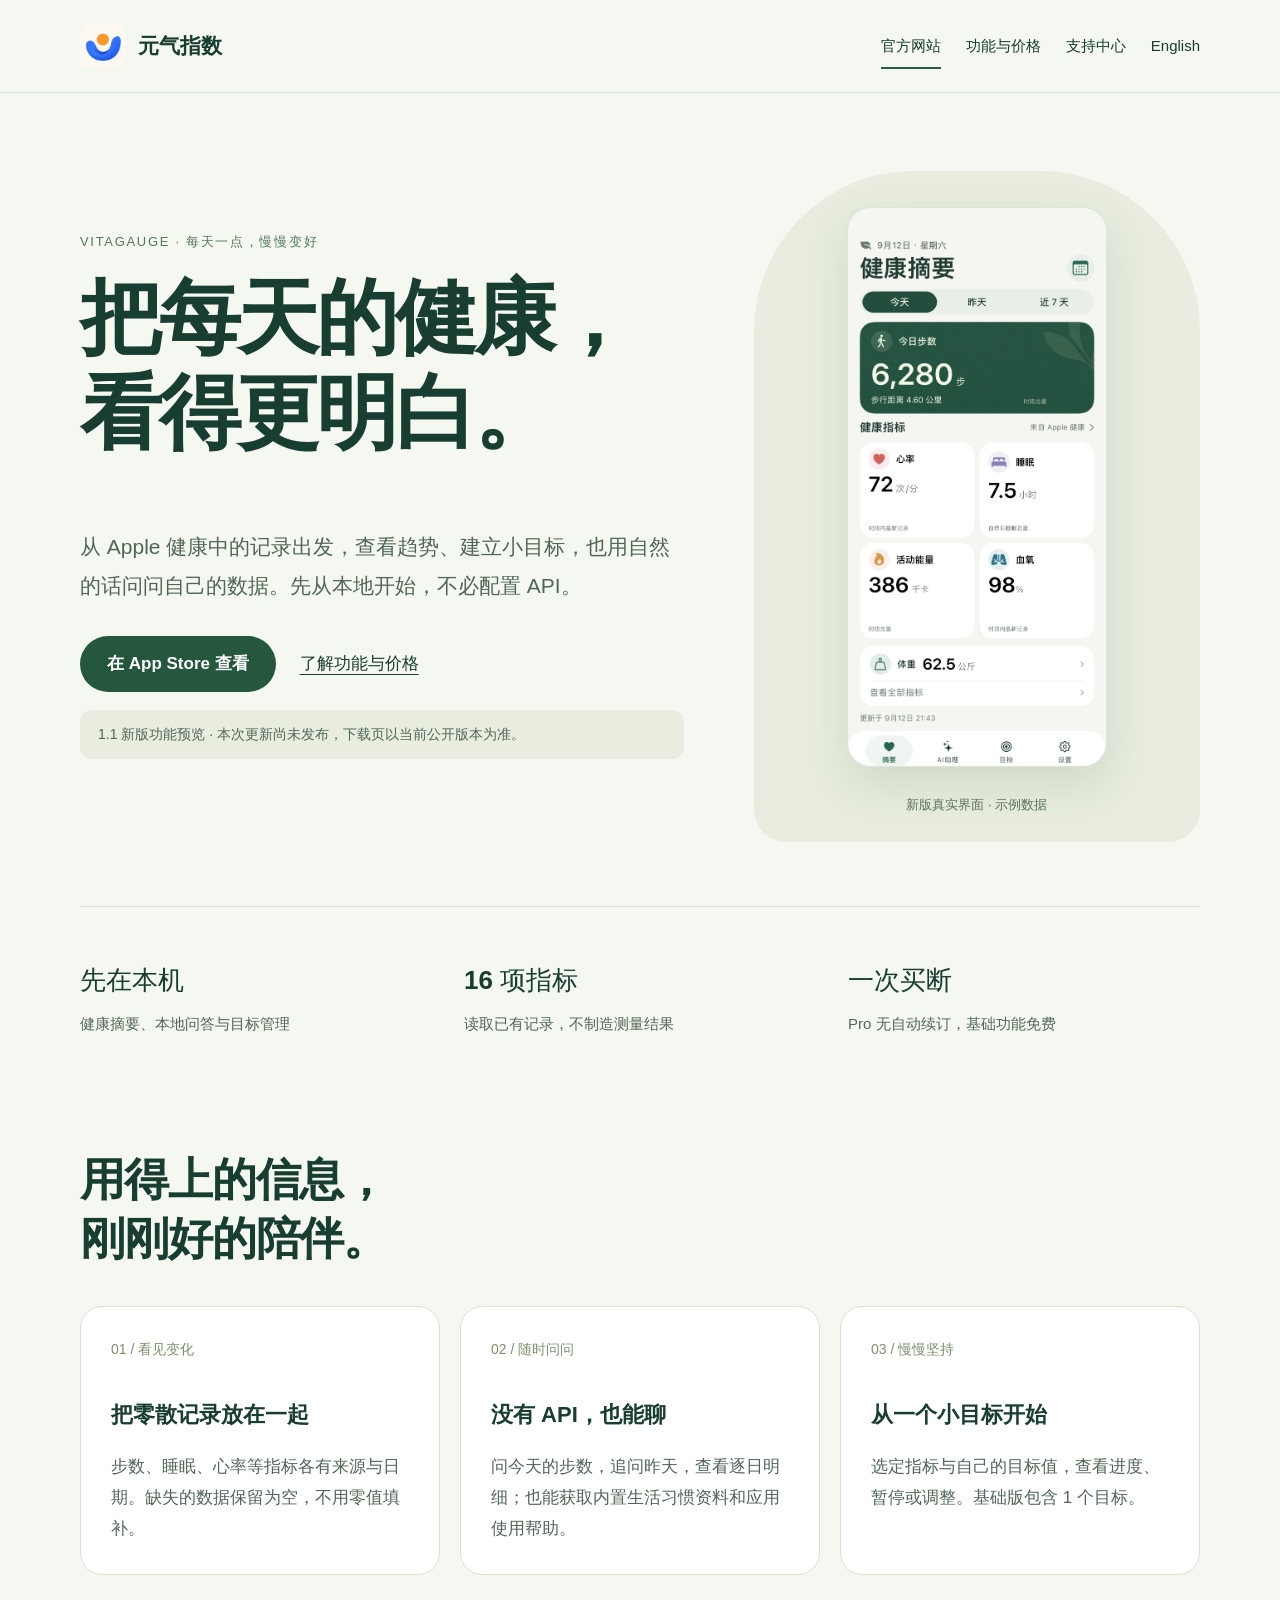
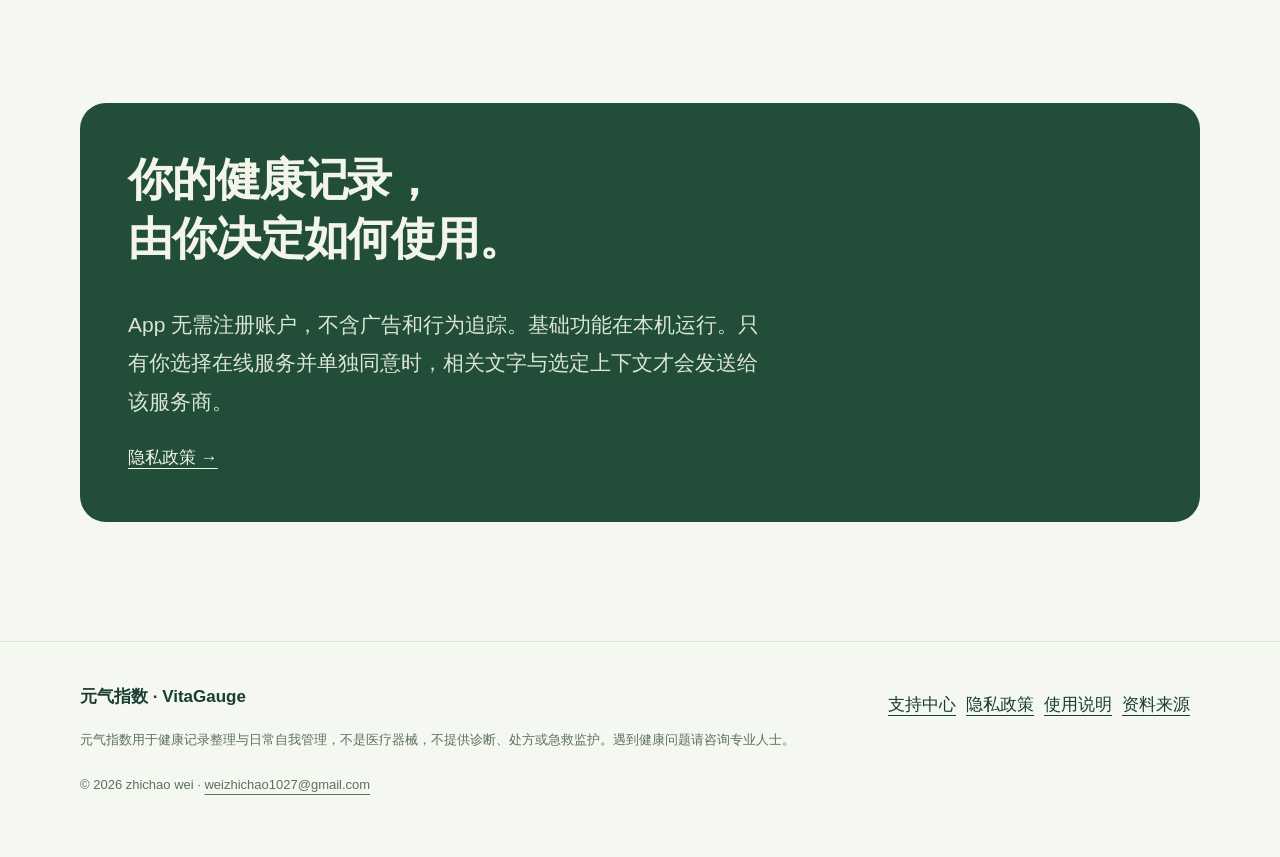
==== app/index.html @ 6ce5692a "Add VitaGauge official, feature and support sites for 1.1 preview" ====
<!doctype html><html lang="zh-Hans"><head><meta charset="utf-8"><meta name="viewport" content="width=device-width,initial-scale=1"><meta name="referrer" content="no-referrer"><meta name="description" content="从 Apple 健康中的记录出发，查看趋势、建立小目标，也用自然的话问问自己的数据。先从本地开始，不必配置 API。"><title>官方网站 · 元气指数</title><link rel="canonical" href="https://weizhichao1027-collab.github.io/vitagauge-privacy/app/"><link rel="alternate" hreflang="zh-Hans" href="https://weizhichao1027-collab.github.io/vitagauge-privacy/app/"><link rel="alternate" hreflang="en" href="https://weizhichao1027-collab.github.io/vitagauge-privacy/en/app/"><meta property="og:title" content="官方网站 · 元气指数"><meta property="og:description" content="从 Apple 健康中的记录出发，查看趋势、建立小目标，也用自然的话问问自己的数据。先从本地开始，不必配置 API。"><meta property="og:image" content="https://weizhichao1027-collab.github.io/vitagauge-privacy/assets/icon.png"><meta property="og:url" content="https://weizhichao1027-collab.github.io/vitagauge-privacy/app/"><meta property="og:type" content="website"><link rel="icon" href="../assets/icon.png"><link rel="stylesheet" href="../site.css"></head><body><a class="skip" href="#main">跳至正文</a><header class="site-header"><div class="wrap nav"><a class="brand" href="../app/"><img src="../assets/icon.png" width="46" height="46" alt="">元气指数</a><nav aria-label="主导航"><a href="../app/" aria-current="page">官方网站</a><a href="../features/">功能与价格</a><a href="../support/">支持中心</a><a href="../en/app/" lang="en">English</a></nav></div></header><main id="main"><section class="hero"><div><p class="eyebrow">VITAGAUGE · 每天一点，慢慢变好</p><h1>把每天的健康，<br>看得更明白。</h1><p class="lead">从 Apple 健康中的记录出发，查看趋势、建立小目标，也用自然的话问问自己的数据。先从本地开始，不必配置 API。</p><div class="actions"><a class="button" href="https://apps.apple.com/app/id6762522305">在 App Store 查看</a><a href="../features/">了解功能与价格</a></div><p class="release-note">1.1 新版功能预览 · 本次更新尚未发布，下载页以当前公开版本为准。</p></div><div class="hero-art"><figure><img class="screen" src="../assets/zh-Hans-summary.png" width="1242" height="2688" alt="显示示例记录的健康摘要界面"><figcaption>新版真实界面 · 示例数据</figcaption></figure></div></section><div class="divider proof"><div><strong>先在本机</strong><p>健康摘要、本地问答与目标管理</p></div><div><strong>16 项指标</strong><p>读取已有记录，不制造测量结果</p></div><div><strong>一次买断</strong><p>Pro 无自动续订，基础功能免费</p></div></div><section class="section"><div class="section-heading"><h2>用得上的信息，<br>刚刚好的陪伴。</h2></div><div class="grid"><div class="card"><div class="num">01 / 看见变化</div><h3>把零散记录放在一起</h3><p>步数、睡眠、心率等指标各有来源与日期。缺失的数据保留为空，不用零值填补。</p></div><div class="card"><div class="num">02 / 随时问问</div><h3>没有 API，也能聊</h3><p>问今天的步数，追问昨天，查看逐日明细；也能获取内置生活习惯资料和应用使用帮助。</p></div><div class="card"><div class="num">03 / 慢慢坚持</div><h3>从一个小目标开始</h3><p>选定指标与自己的目标值，查看进度、暂停或调整。基础版包含 1 个目标。</p></div></div></section><section class="section"><div class="banner"><h2>你的健康记录，<br>由你决定如何使用。</h2><p class="lead">App 无需注册账户，不含广告和行为追踪。基础功能在本机运行。只有你选择在线服务并单独同意时，相关文字与选定上下文才会发送给该服务商。</p><a href="../">隐私政策 →</a></div></section></main><footer class="footer"><div class="wrap"><div class="footer-row"><strong>元气指数 · VitaGauge</strong><div><a href="../support/">支持中心</a><a href="../">隐私政策</a><a href="../terms/">使用说明</a><a href="../sources/">资料来源</a></div></div><p class="note">元气指数用于健康记录整理与日常自我管理，不是医疗器械，不提供诊断、处方或急救监护。遇到健康问题请咨询专业人士。</p><p class="note">© 2026 zhichao wei · <a href="mailto:weizhichao1027@gmail.com">weizhichao1027@gmail.com</a></p></div></footer></body></html>
---- site.css ----
*{box-sizing:border-box}html{scroll-behavior:smooth;scroll-padding-top:100px}body{margin:0;background:#f5f7f1;color:#183d31;font:17px/1.8 -apple-system,BlinkMacSystemFont,"Segoe UI",sans-serif}a{color:inherit;text-underline-offset:5px;overflow-wrap:anywhere}a:hover{color:#417757}a:focus-visible,summary:focus-visible{outline:3px solid #a86d25;outline-offset:5px}img{max-width:100%;height:auto}h1,h2,h3,p{margin-top:0}h1{font-size:clamp(42px,6.5vw,82px);line-height:1.15;letter-spacing:-.04em;font-weight:650}h2{font-size:clamp(28px,4vw,45px);line-height:1.3;letter-spacing:-.025em}h3{font-size:22px;line-height:1.4}p{color:#506757}main,.wrap{width:min(1120px,calc(100% - 48px));margin:auto}.site-header{border-bottom:1px solid #dce4d7;background:#f5f7f1}.nav{display:flex;align-items:center;justify-content:space-between;gap:24px;min-height:92px;flex-wrap:wrap;padding:15px 0}.brand{display:flex;align-items:center;gap:12px;text-decoration:none;font-size:21px;font-weight:650}.brand img{width:46px;height:46px;border-radius:12px}nav{display:flex;align-items:center;gap:25px;flex-wrap:wrap;font-size:15px}nav a{text-decoration:none;padding:8px 0;min-height:44px}nav [aria-current=page]{border-bottom:2px solid #295e45}.eyebrow{font-size:13px;letter-spacing:.13em;text-transform:uppercase;color:#557860;margin-bottom:18px}.hero{display:grid;grid-template-columns:1.15fr .85fr;gap:70px;align-items:center;padding:78px 0 64px}.lead{font-size:21px;max-width:650px;line-height:1.85}.actions{display:flex;align-items:center;gap:24px;flex-wrap:wrap;margin:30px 0 18px}.button{background:#24573e;color:#fff;border-radius:100px;padding:13px 27px;text-decoration:none;display:inline-flex;min-height:50px;font-weight:600}.button:hover{background:#173e2b;color:white}.button.secondary{background:transparent;color:#24573e;border:1px solid #9bab97}.note,figcaption{font-size:13px;color:#5b715e}.hero-art{background:#e8eddf;border-radius:160px 160px 32px 32px;padding:36px 50px 26px;position:relative;text-align:center}.hero-art .screen{width:260px;border-radius:24px;box-shadow:0 18px 45px #244b2e20;border:1px solid #dde4d8}.hero-art figure{margin:0}.hero-art figcaption{margin-top:15px}.divider{border-top:1px solid #d7e0d1;padding:50px 0}.proof{display:grid;grid-template-columns:repeat(3,1fr);gap:32px}.proof strong{font-size:26px;font-weight:550;display:block}.proof p{margin:6px 0 0;font-size:15px}.section{padding:64px 0}.section-heading{max-width:680px;margin-bottom:32px}.grid{display:grid;grid-template-columns:repeat(3,1fr);gap:20px}.card{padding:30px;border:1px solid #d9e3d3;background:#fff;border-radius:22px}.card .num{color:#7b926d;font-size:14px;margin-bottom:38px}.card p:last-child{margin-bottom:0}.banner{padding:48px;background:#214d39;color:#f2f5e8;border-radius:26px}.banner p{color:#dbe6d3}.banner h2{max-width:720px}.two{display:grid;grid-template-columns:1fr 1fr;gap:26px}.list{padding-left:22px;color:#506757}.list li{padding:6px 0}.page-head{padding:65px 0 30px;max-width:850px}.page-head h1{font-size:clamp(40px,6vw,68px)}.article{max-width:860px}.article section{padding:26px 0;border-top:1px solid #d9e3d3}.article h2{font-size:27px}.article h3{font-size:21px}.table-wrap{overflow-x:auto}table{border-collapse:collapse;width:100%;background:#fff;border-radius:12px;text-align:left}th,td{padding:18px;border-bottom:1px solid #d9e3d3;min-width:110px}th{font-size:15px}details{border-bottom:1px solid #d6e0d0;padding:20px 0}summary{cursor:pointer;font-weight:600;padding:5px 0;min-height:44px}details p{margin:16px 0 0}.contact{background:#e8eddf;border-radius:22px;padding:30px}.gallery{display:grid;grid-template-columns:repeat(3,1fr);gap:30px;text-align:center}.gallery figure{margin:0}.gallery img{max-height:560px;width:auto;border-radius:18px;border:1px solid #d9e3d3}.gallery figcaption{margin-top:14px}.footer{border-top:1px solid #d9e3d3;padding:40px 0;margin-top:55px}.footer-row{display:flex;justify-content:space-between;gap:30px;flex-wrap:wrap}.footer a{display:inline-block;padding:8px 10px 8px 0}.footer .note{max-width:720px}.skip{position:absolute;top:-100px;left:12px;padding:12px;background:#fff;z-index:4}.skip:focus{top:8px}.release-note{font-size:14px;padding:12px 18px;background:#e8eddf;border-radius:12px;margin-bottom:24px}.step{font-size:14px;color:#557860}.price{font-size:42px;color:#183d31;margin:10px 0}.price small{font-size:15px}@media(max-width:800px){.hero{grid-template-columns:1fr;gap:30px;padding:45px 0}.hero-art{max-width:430px;width:100%;margin:auto}.grid{grid-template-columns:1fr}.two{grid-template-columns:1fr}.section{padding:40px 0}.proof{gap:18px}.proof strong{font-size:21px}.banner{padding:28px}.nav{gap:10px}nav{gap:20px}.gallery{grid-template-columns:1fr}.gallery img{max-height:620px}.hero-art .screen{width:250px}}@media(max-width:480px){main,.wrap{width:calc(100% - 36px)}.proof{grid-template-columns:1fr}.hero-art{padding:28px 35px}.lead{font-size:18px}.nav nav{gap:16px;font-size:14px}.brand{font-size:19px}.actions{gap:14px}.card{padding:24px}.table-wrap{margin:0 -4px}.footer{margin-top:30px}}@media(prefers-reduced-motion:reduce){html{scroll-behavior:auto}}
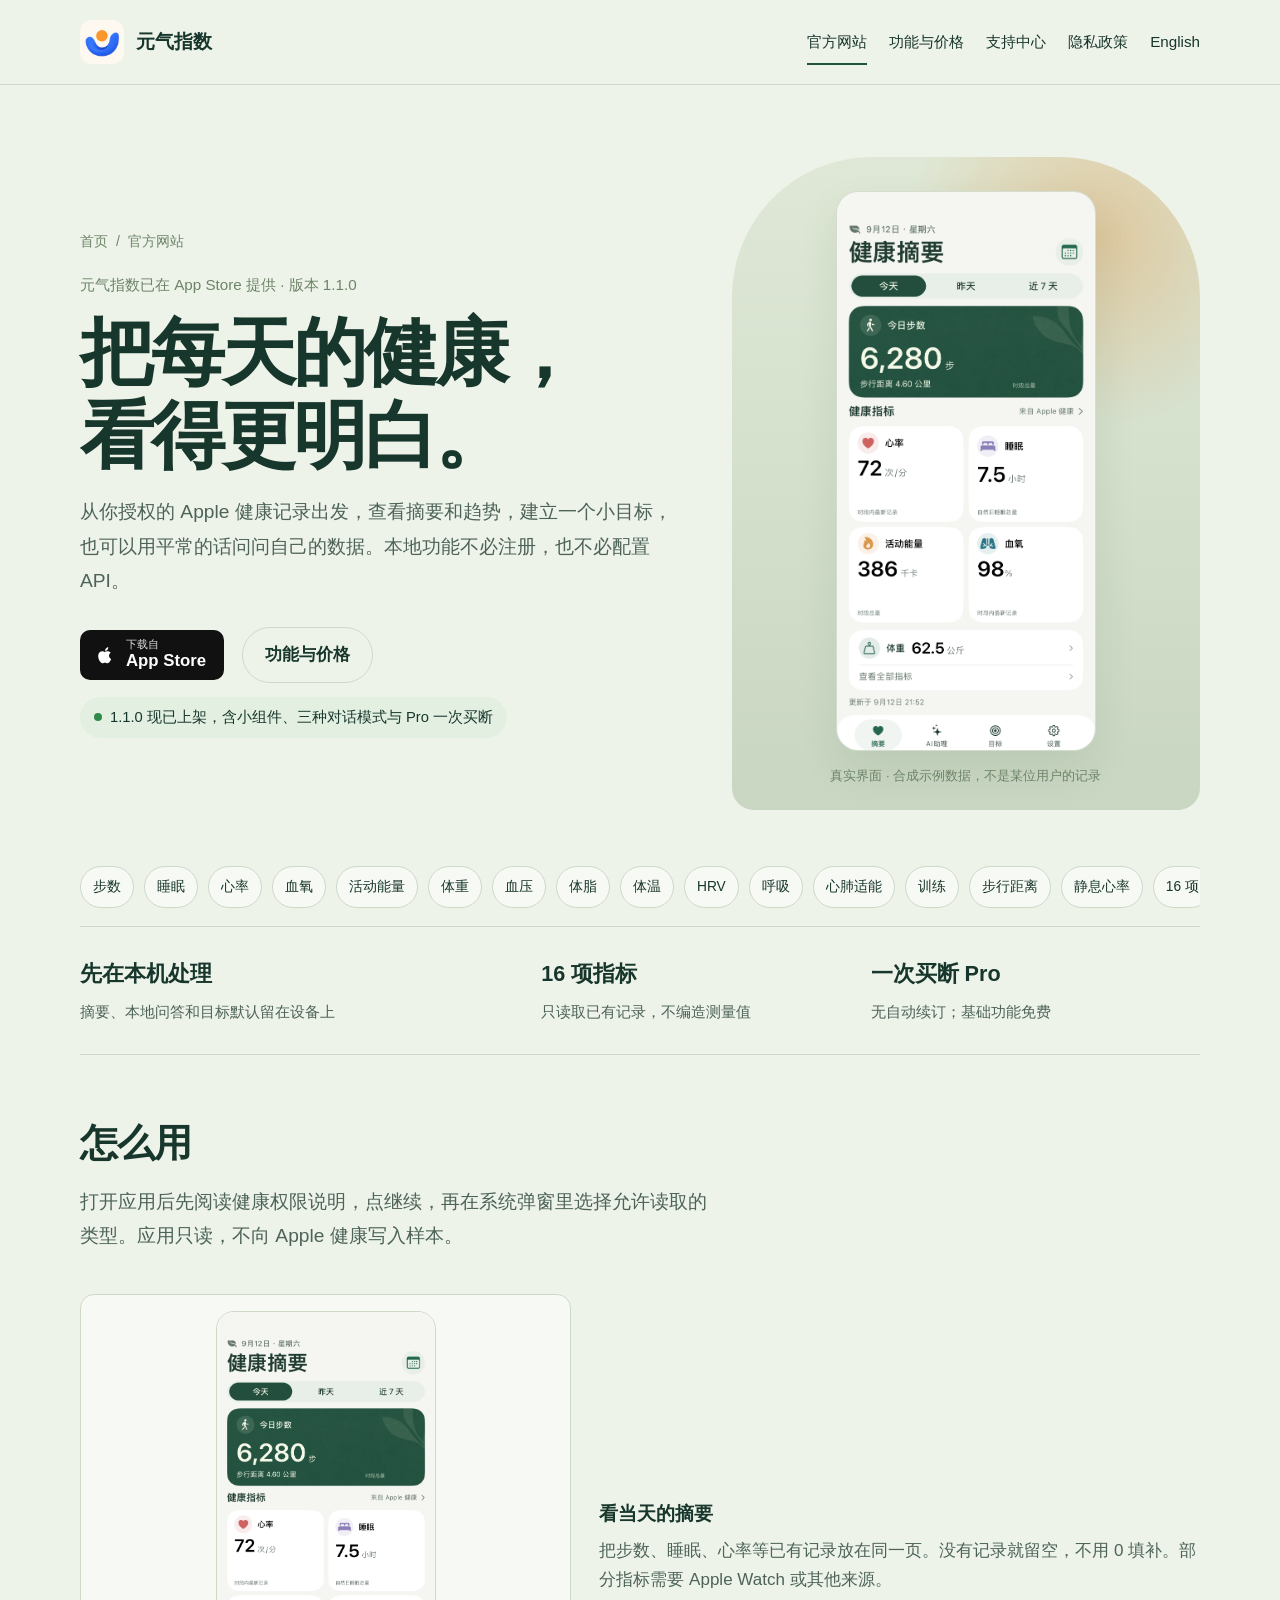
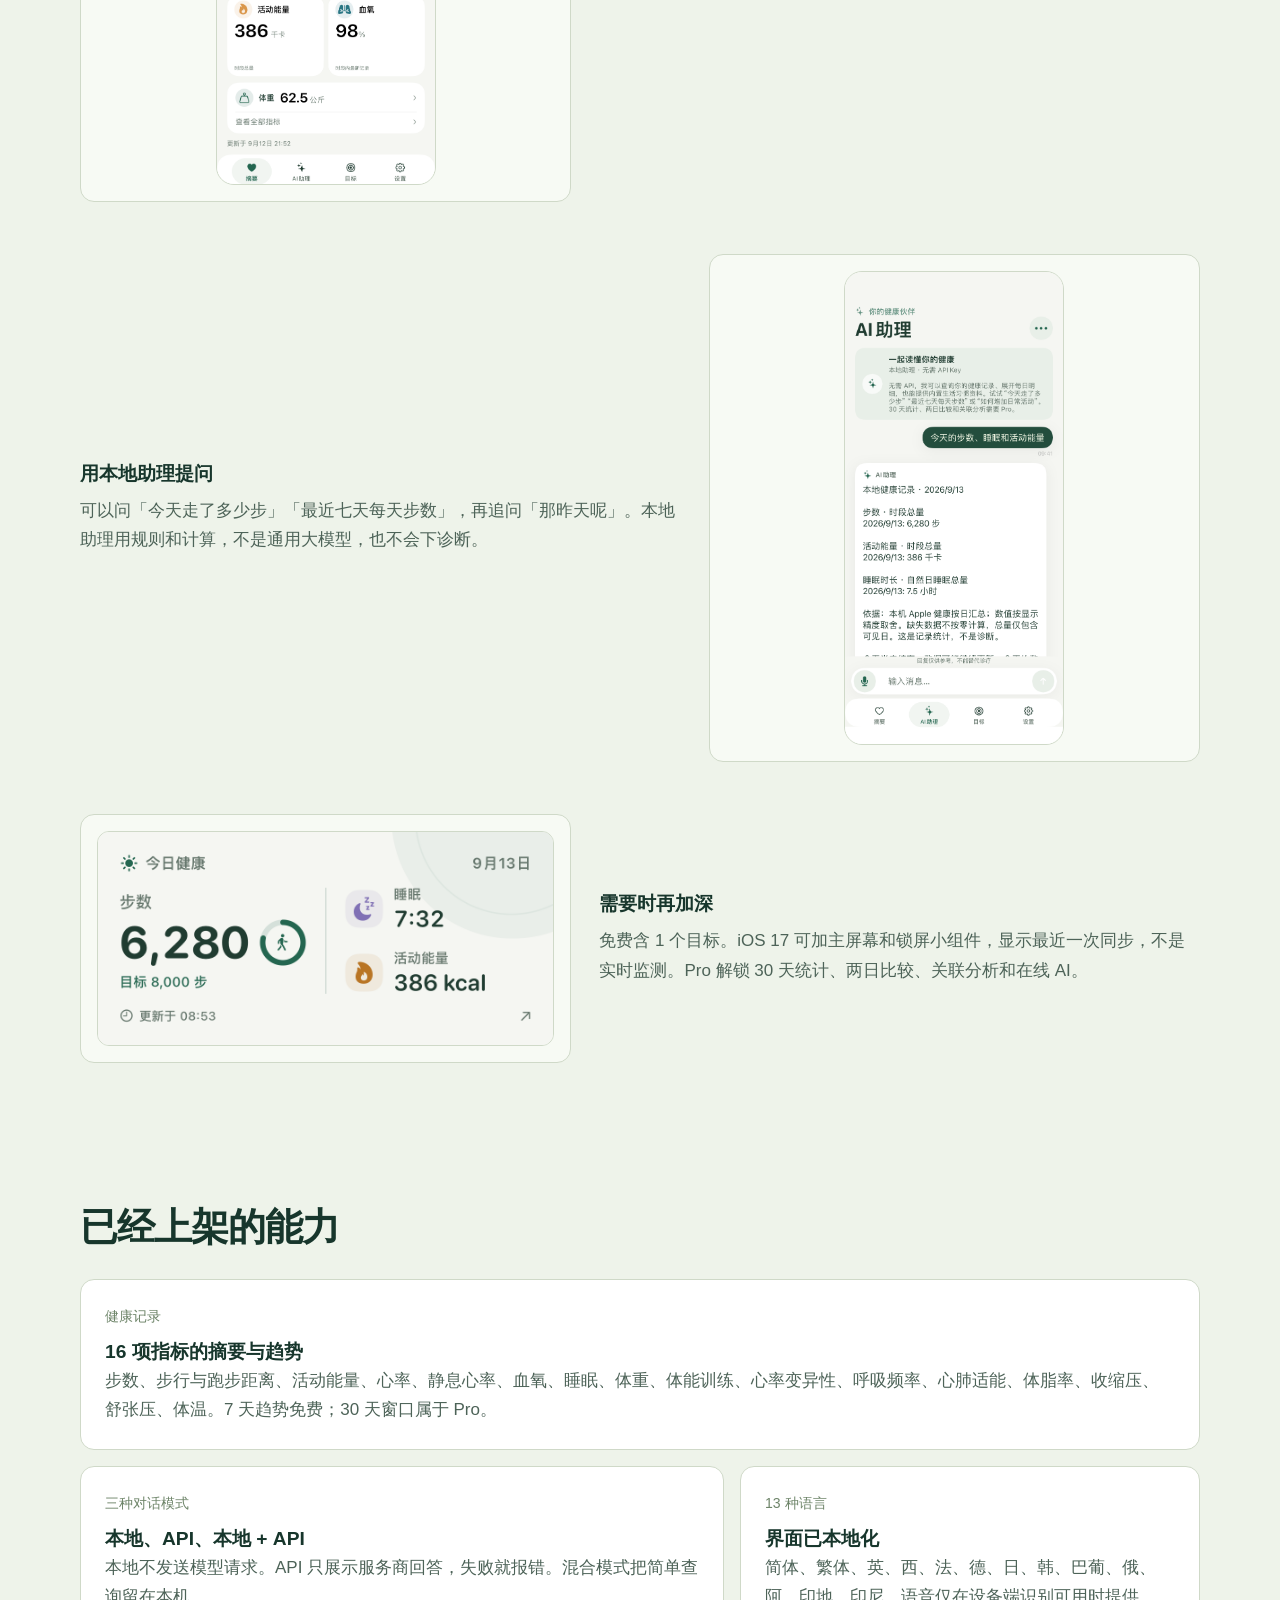
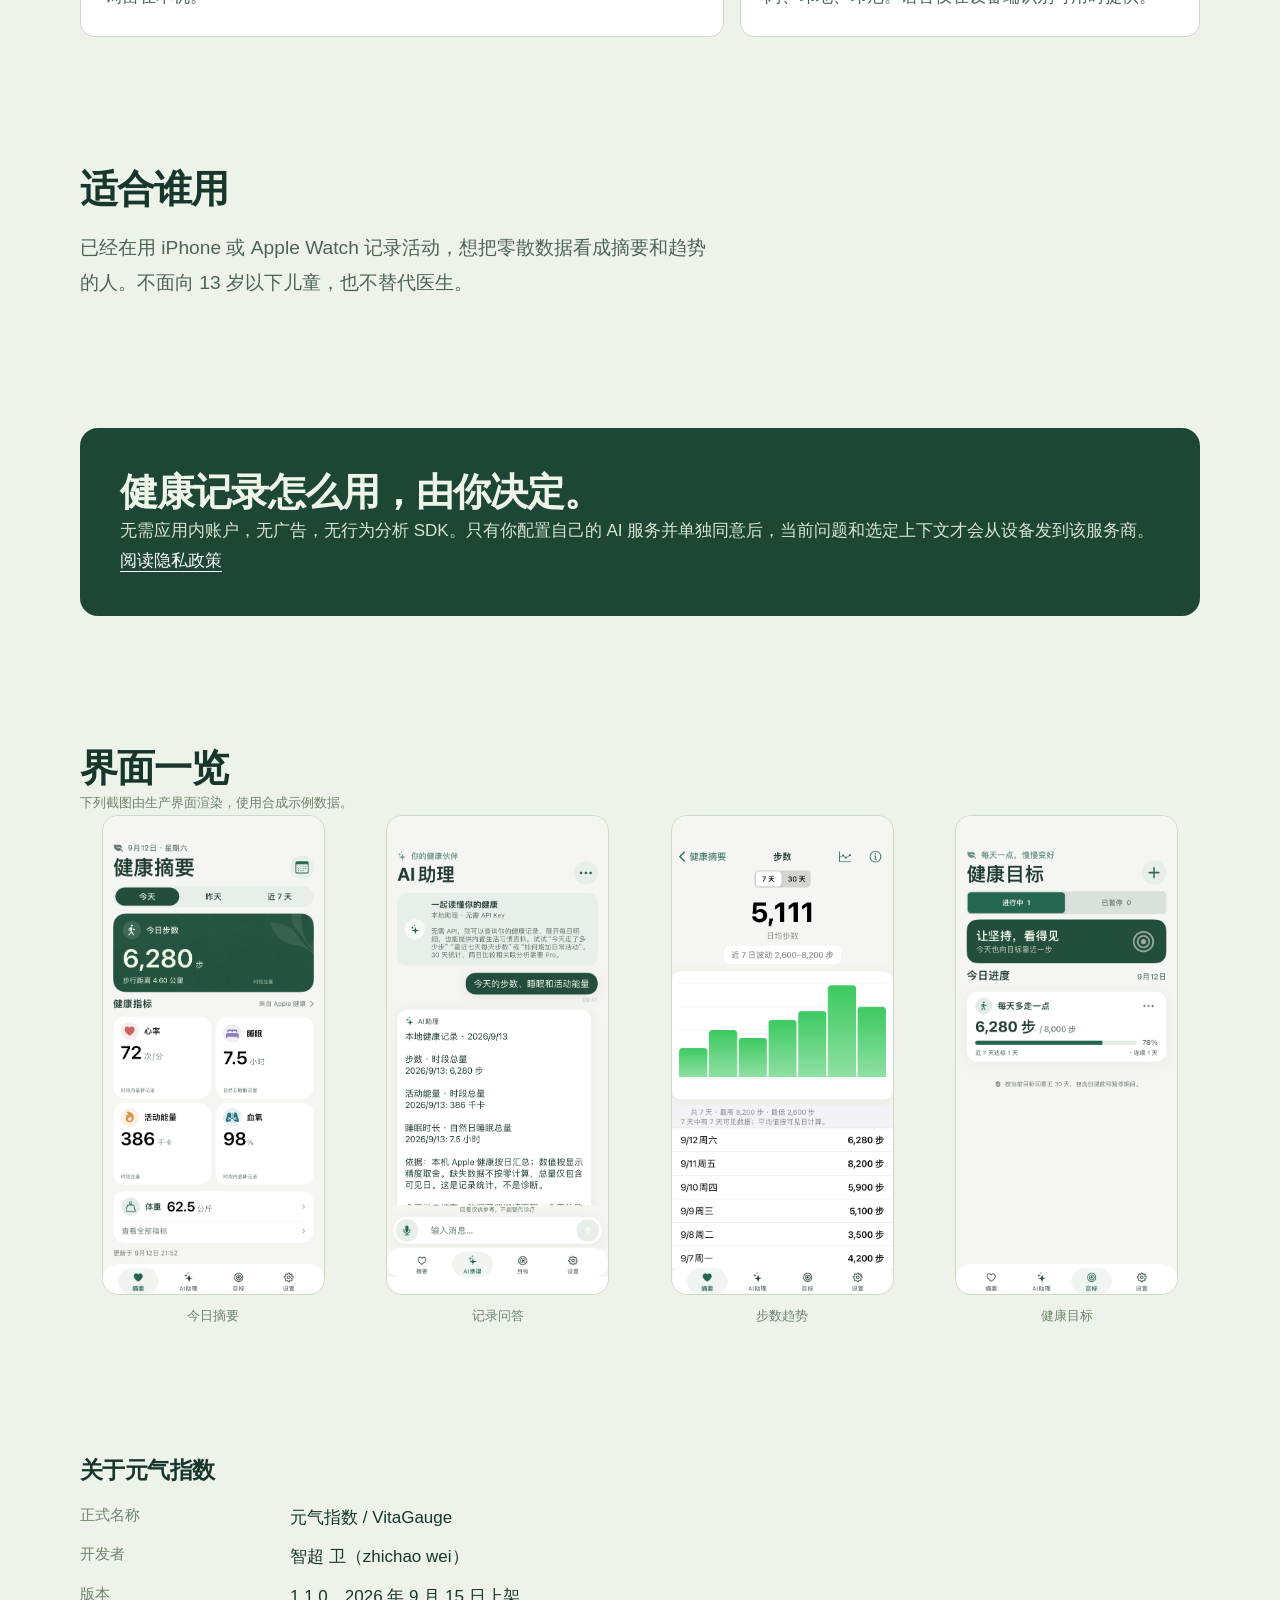
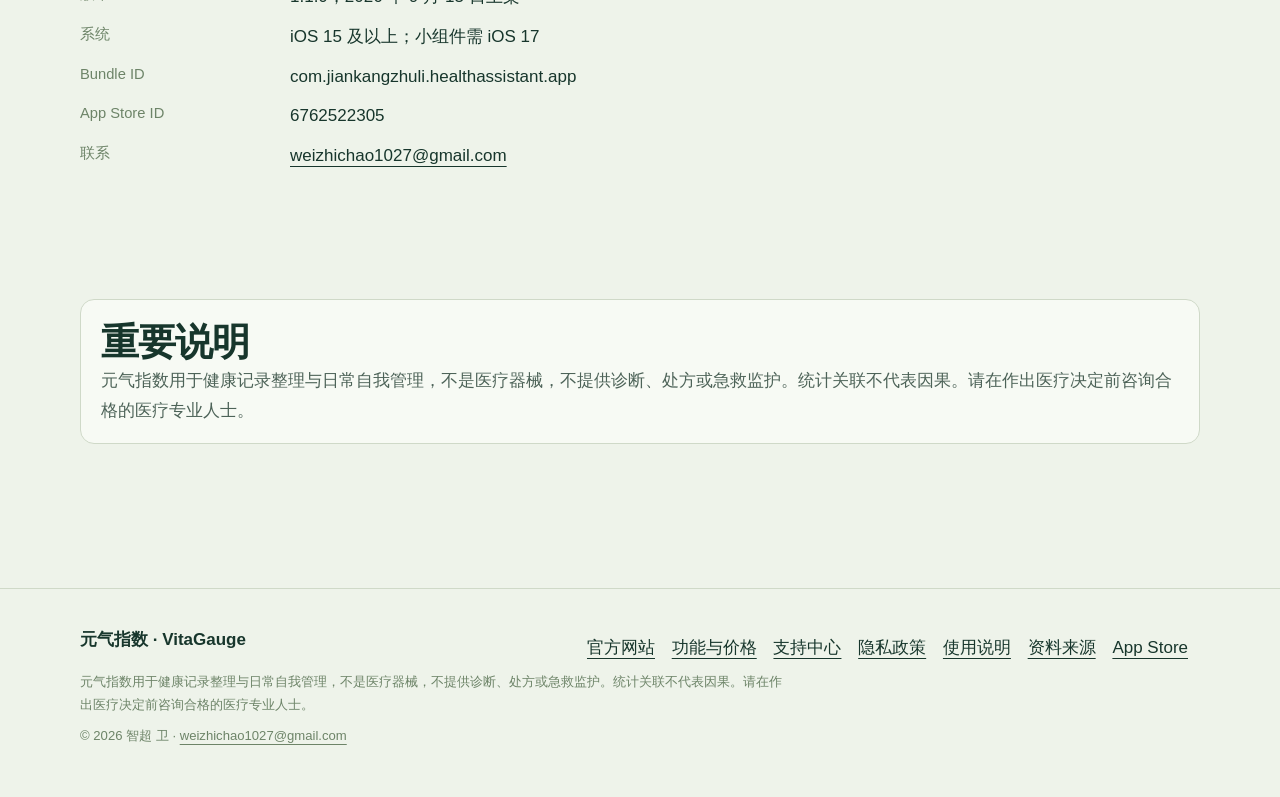
==== commit bc84e77b: "Publish live 1.1.0 App Store site copy and screenshots. Replace preview wording with current listing" ====
--- a/app/index.html
+++ b/app/index.html
@@ -1 +1,173 @@
-<!doctype html><html lang="zh-Hans"><head><meta charset="utf-8"><meta name="viewport" content="width=device-width,initial-scale=1"><meta name="referrer" content="no-referrer"><meta name="description" content="从 Apple 健康中的记录出发，查看趋势、建立小目标，也用自然的话问问自己的数据。先从本地开始，不必配置 API。"><title>官方网站 · 元气指数</title><link rel="canonical" href="https://weizhichao1027-collab.github.io/vitagauge-privacy/app/"><link rel="alternate" hreflang="zh-Hans" href="https://weizhichao1027-collab.github.io/vitagauge-privacy/app/"><link rel="alternate" hreflang="en" href="https://weizhichao1027-collab.github.io/vitagauge-privacy/en/app/"><meta property="og:title" content="官方网站 · 元气指数"><meta property="og:description" content="从 Apple 健康中的记录出发，查看趋势、建立小目标，也用自然的话问问自己的数据。先从本地开始，不必配置 API。"><meta property="og:image" content="https://weizhichao1027-collab.github.io/vitagauge-privacy/assets/icon.png"><meta property="og:url" content="https://weizhichao1027-collab.github.io/vitagauge-privacy/app/"><meta property="og:type" content="website"><link rel="icon" href="../assets/icon.png"><link rel="stylesheet" href="../site.css"></head><body><a class="skip" href="#main">跳至正文</a><header class="site-header"><div class="wrap nav"><a class="brand" href="../app/"><img src="../assets/icon.png" width="46" height="46" alt="">元气指数</a><nav aria-label="主导航"><a href="../app/" aria-current="page">官方网站</a><a href="../features/">功能与价格</a><a href="../support/">支持中心</a><a href="../en/app/" lang="en">English</a></nav></div></header><main id="main"><section class="hero"><div><p class="eyebrow">VITAGAUGE · 每天一点，慢慢变好</p><h1>把每天的健康，<br>看得更明白。</h1><p class="lead">从 Apple 健康中的记录出发，查看趋势、建立小目标，也用自然的话问问自己的数据。先从本地开始，不必配置 API。</p><div class="actions"><a class="button" href="https://apps.apple.com/app/id6762522305">在 App Store 查看</a><a href="../features/">了解功能与价格</a></div><p class="release-note">1.1 新版功能预览 · 本次更新尚未发布，下载页以当前公开版本为准。</p></div><div class="hero-art"><figure><img class="screen" src="../assets/zh-Hans-summary.png" width="1242" height="2688" alt="显示示例记录的健康摘要界面"><figcaption>新版真实界面 · 示例数据</figcaption></figure></div></section><div class="divider proof"><div><strong>先在本机</strong><p>健康摘要、本地问答与目标管理</p></div><div><strong>16 项指标</strong><p>读取已有记录，不制造测量结果</p></div><div><strong>一次买断</strong><p>Pro 无自动续订，基础功能免费</p></div></div><section class="section"><div class="section-heading"><h2>用得上的信息，<br>刚刚好的陪伴。</h2></div><div class="grid"><div class="card"><div class="num">01 / 看见变化</div><h3>把零散记录放在一起</h3><p>步数、睡眠、心率等指标各有来源与日期。缺失的数据保留为空，不用零值填补。</p></div><div class="card"><div class="num">02 / 随时问问</div><h3>没有 API，也能聊</h3><p>问今天的步数，追问昨天，查看逐日明细；也能获取内置生活习惯资料和应用使用帮助。</p></div><div class="card"><div class="num">03 / 慢慢坚持</div><h3>从一个小目标开始</h3><p>选定指标与自己的目标值，查看进度、暂停或调整。基础版包含 1 个目标。</p></div></div></section><section class="section"><div class="banner"><h2>你的健康记录，<br>由你决定如何使用。</h2><p class="lead">App 无需注册账户，不含广告和行为追踪。基础功能在本机运行。只有你选择在线服务并单独同意时，相关文字与选定上下文才会发送给该服务商。</p><a href="../">隐私政策 →</a></div></section></main><footer class="footer"><div class="wrap"><div class="footer-row"><strong>元气指数 · VitaGauge</strong><div><a href="../support/">支持中心</a><a href="../">隐私政策</a><a href="../terms/">使用说明</a><a href="../sources/">资料来源</a></div></div><p class="note">元气指数用于健康记录整理与日常自我管理，不是医疗器械，不提供诊断、处方或急救监护。遇到健康问题请咨询专业人士。</p><p class="note">© 2026 zhichao wei · <a href="mailto:weizhichao1027@gmail.com">weizhichao1027@gmail.com</a></p></div></footer></body></html>+<!doctype html>
+<html lang="zh-Hans">
+<head>
+<meta charset="utf-8">
+<meta name="viewport" content="width=device-width, initial-scale=1">
+<meta name="color-scheme" content="light dark">
+<meta name="theme-color" content="#eef3ea" media="(prefers-color-scheme: light)">
+<meta name="theme-color" content="#121c17" media="(prefers-color-scheme: dark)">
+<meta name="referrer" content="no-referrer">
+<meta name="description" content="元气指数已在 App Store 上架。查看授权后的 Apple 健康摘要与 16 项趋势，用本地助理查询记录，也可建立小目标。无需账户或 API 即可开始。不是医疗器械。">
+<title>元气指数 · VitaGauge：Apple 健康摘要、趋势与本地问答</title>
+<link rel="canonical" href="https://weizhichao1027-collab.github.io/vitagauge-privacy/app/">
+<link rel="alternate" hreflang="zh-Hans" href="https://weizhichao1027-collab.github.io/vitagauge-privacy/app/">
+<link rel="alternate" hreflang="en" href="https://weizhichao1027-collab.github.io/vitagauge-privacy/en/app/">
+<link rel="alternate" hreflang="x-default" href="https://weizhichao1027-collab.github.io/vitagauge-privacy/app/">
+<meta property="og:title" content="元气指数 · VitaGauge：Apple 健康摘要、趋势与本地问答">
+<meta property="og:description" content="元气指数已在 App Store 上架。查看授权后的 Apple 健康摘要与 16 项趋势，用本地助理查询记录，也可建立小目标。无需账户或 API 即可开始。不是医疗器械。">
+<meta property="og:image" content="https://weizhichao1027-collab.github.io/vitagauge-privacy/assets/icon.png">
+<meta property="og:url" content="https://weizhichao1027-collab.github.io/vitagauge-privacy/app/">
+<meta property="og:type" content="website">
+<meta property="og:locale" content="zh_CN">
+<meta property="og:locale:alternate" content="en_US">
+<meta property="og:site_name" content="元气指数 / VitaGauge">
+<meta name="twitter:card" content="summary_large_image">
+<meta name="twitter:title" content="元气指数 · VitaGauge：Apple 健康摘要、趋势与本地问答">
+<meta name="twitter:description" content="元气指数已在 App Store 上架。查看授权后的 Apple 健康摘要与 16 项趋势，用本地助理查询记录，也可建立小目标。无需账户或 API 即可开始。不是医疗器械。">
+<meta name="twitter:image" content="https://weizhichao1027-collab.github.io/vitagauge-privacy/assets/icon.png">
+<meta name="apple-itunes-app" content="app-id=6762522305">
+<link rel="icon" href="../assets/icon.png">
+<link rel="apple-touch-icon" href="../assets/apple-touch-icon.png">
+<link rel="stylesheet" href="../site.css">
+<link rel="alternate" type="text/plain" href="../llms.txt" title="LLM facts">
+<script type="application/ld+json">{"@context":"https://schema.org","@graph":[{"@type":"Organization","@id":"https://weizhichao1027-collab.github.io/vitagauge-privacy/#org","name":"智超 卫","alternateName":["zhichao wei","元气指数","VitaGauge"],"email":"weizhichao1027@gmail.com","url":"https://weizhichao1027-collab.github.io/vitagauge-privacy/app/","logo":"https://weizhichao1027-collab.github.io/vitagauge-privacy/assets/icon.png","sameAs":["https://apps.apple.com/cn/developer/id1891134548","https://apps.apple.com/us/developer/id1891134548","https://apps.apple.com/app/id6762522305"]},{"@type":"SoftwareApplication","@id":"https://weizhichao1027-collab.github.io/vitagauge-privacy/#app","name":"元气指数","alternateName":["VitaGauge","VitaGauge: Health Tracker","元气指数"],"applicationCategory":"HealthApplication","applicationSubCategory":"LifestyleApplication","operatingSystem":"iOS 15.0 or later","softwareVersion":"1.1.0","inLanguage":["zh-Hans","en"],"isAccessibleForFree":true,"offers":{"@type":"Offer","price":"0","priceCurrency":"CNY"},"downloadUrl":"https://apps.apple.com/cn/app/id6762522305","installUrl":"https://apps.apple.com/app/id6762522305","identifier":"6762522305","url":"https://weizhichao1027-collab.github.io/vitagauge-privacy/app/","image":"https://weizhichao1027-collab.github.io/vitagauge-privacy/assets/icon.png","screenshot":["https://weizhichao1027-collab.github.io/vitagauge-privacy/assets/zh-Hans-summary.png","https://weizhichao1027-collab.github.io/vitagauge-privacy/assets/zh-Hans-assistant.png"],"author":{"@id":"https://weizhichao1027-collab.github.io/vitagauge-privacy/#org"},"publisher":{"@id":"https://weizhichao1027-collab.github.io/vitagauge-privacy/#org"},"additionalProperty":[{"@type":"PropertyValue","name":"bundleId","value":"com.jiankangzhuli.healthassistant.app"},{"@type":"PropertyValue","name":"itunesAppId","value":"6762522305"},{"@type":"PropertyValue","name":"proProductId","value":"com.vitagauge.pro.lifetime"}],"description":"把 Apple 健康中的日常记录，变成更容易理解的摘要和趋势。无需注册账户，也无需配置 API，就能开始使用本地功能。"},{"@type":"WebSite","@id":"https://weizhichao1027-collab.github.io/vitagauge-privacy/#website","name":"元气指数 / VitaGauge","url":"https://weizhichao1027-collab.github.io/vitagauge-privacy/","inLanguage":["zh-Hans","en"],"publisher":{"@id":"https://weizhichao1027-collab.github.io/vitagauge-privacy/#org"}},{"@type":"BreadcrumbList","itemListElement":[{"@type":"ListItem","position":1,"name":"元气指数","item":"https://weizhichao1027-collab.github.io/vitagauge-privacy/app/"}]}]}</script>
+</head>
+<body>
+<a class="skip" href="#main">跳至正文</a>
+<header class="site-header">
+  <div class="wrap nav">
+    <a class="brand" href="../app/"><img src="../assets/icon.png" width="44" height="44" alt="元气指数 图标"> 元气指数</a>
+    <nav class="site-nav" aria-label="主导航"><a href="../app/" aria-current="page">官方网站</a><a href="../features/">功能与价格</a><a href="../support/">支持中心</a><a href="../">隐私政策</a><a href="../en/app/" lang="en">English</a></nav>
+  </div>
+</header>
+<main id="main">
+
+<section class="hero">
+  <div>
+    <nav class="crumbs" aria-label="breadcrumb"><a href="../app/">首页</a><span aria-hidden="true"> / </span><span aria-current="page">官方网站</span></nav>
+    <p class="kicker">元气指数已在 App Store 提供 · 版本 1.1.0</p>
+    <h1>把每天的健康，看得更明白。</h1>
+    <p class="lead">从你授权的 Apple 健康记录出发，查看摘要和趋势，建立一个小目标，也可以用平常的话问问自己的数据。本地功能不必注册，也不必配置 API。</p>
+    <div class="actions"><a class="store-badge" href="https://apps.apple.com/cn/app/id6762522305" rel="noopener" aria-label="在 App Store 下载元气指数"><svg viewBox="0 0 24 24" aria-hidden="true"><path fill="currentColor" d="M16.36 12.86c0-2.16 1.77-3.2 1.85-3.25-1.02-1.49-2.6-1.69-3.16-1.71-1.33-.14-2.62.79-3.3.79-.69 0-1.73-.77-2.86-.75-1.46.02-2.82.86-3.57 2.17-1.54 2.66-.39 6.59 1.09 8.75.73 1.06 1.59 2.24 2.72 2.2 1.1-.04 1.51-.7 2.84-.7 1.32 0 1.69.7 2.86.67 1.19-.02 1.93-1.07 2.65-2.14.84-1.22 1.18-2.41 1.2-2.47-.03-.01-2.29-.88-2.32-3.56zM14.7 6.37c.6-.73 1.01-1.75.9-2.77-.87.04-1.93.58-2.55 1.31-.56.64-1.05 1.68-.92 2.67.98.08 1.98-.5 2.57-1.21z"/></svg><span><small>下载自</small><strong>App Store</strong></span></a><a class="button secondary" href="../features/">功能与价格</a></div>
+    <p class="live"><i aria-hidden="true"></i>1.1.0 现已上架，含小组件、三种对话模式与 Pro 一次买断</p>
+  </div>
+  <div class="hero-art">
+    <figure>
+      <img class="screen" src="../assets/zh-Hans-summary.png" width="1242" height="2688" alt="元气指数健康摘要，示例为 6280 步、睡眠 7.5 小时" fetchpriority="high">
+      <figcaption>真实界面 · 合成示例数据，不是某位用户的记录</figcaption>
+    </figure>
+  </div>
+</section>
+<div class="rail" tabindex="0"><span>步数</span><span>睡眠</span><span>心率</span><span>血氧</span><span>活动能量</span><span>体重</span><span>血压</span><span>体脂</span><span>体温</span><span>HRV</span><span>呼吸</span><span>心肺适能</span><span>训练</span><span>步行距离</span><span>静息心率</span><span>16 项</span></div>
+<div class="proof">
+  <div><strong>先在本机处理</strong><p>摘要、本地问答和目标默认留在设备上</p></div>
+  <div><strong>16 项指标</strong><p>只读取已有记录，不编造测量值</p></div>
+  <div><strong>一次买断 Pro</strong><p>无自动续订；基础功能免费</p></div>
+</div>
+<section class="section">
+  <div class="section-heading">
+    <h2>怎么用</h2>
+    <p class="lead">打开应用后先阅读健康权限说明，点继续，再在系统弹窗里选择允许读取的类型。应用只读，不向 Apple 健康写入样本。</p>
+  </div>
+  <div class="steps">
+    <article class="step">
+      <figure><img class="screen" src="../assets/zh-Hans-summary.png" width="1242" height="2688" alt="健康摘要示例" loading="lazy"></figure>
+      <div>
+        <h3>看当天的摘要</h3>
+        <p>把步数、睡眠、心率等已有记录放在同一页。没有记录就留空，不用 0 填补。部分指标需要 Apple Watch 或其他来源。</p>
+      </div>
+    </article>
+    <article class="step">
+      <figure><img class="screen" src="../assets/zh-Hans-assistant.png" width="1290" height="2796" alt="本地助理按日期汇总步数、睡眠和活动能量" loading="lazy"></figure>
+      <div>
+        <h3>用本地助理提问</h3>
+        <p>可以问「今天走了多少步」「最近七天每天步数」，再追问「那昨天呢」。本地助理用规则和计算，不是通用大模型，也不会下诊断。</p>
+      </div>
+    </article>
+    <article class="step">
+      <figure><img class="widget" src="../assets/zh-Hans-widget.png" width="338" height="158" alt="主屏幕中号小组件显示步数、睡眠和活动能量" loading="lazy"></figure>
+      <div>
+        <h3>需要时再加深</h3>
+        <p>免费含 1 个目标。iOS 17 可加主屏幕和锁屏小组件，显示最近一次同步，不是实时监测。Pro 解锁 30 天统计、两日比较、关联分析和在线 AI。</p>
+      </div>
+    </article>
+  </div>
+</section>
+<section class="section">
+  <div class="section-heading"><h2>已经上架的能力</h2></div>
+  <div class="bento">
+    <article class="card wide">
+      <p class="meta">健康记录</p>
+      <h3>16 项指标的摘要与趋势</h3>
+      <p>步数、步行与跑步距离、活动能量、心率、静息心率、血氧、睡眠、体重、体能训练、心率变异性、呼吸频率、心肺适能、体脂率、收缩压、舒张压、体温。7 天趋势免费；30 天窗口属于 Pro。</p>
+    </article>
+    <article class="card">
+      <p class="meta">三种对话模式</p>
+      <h3>本地、API、本地 + API</h3>
+      <p>本地不发送模型请求。API 只展示服务商回答，失败就报错。混合模式把简单查询留在本机。</p>
+    </article>
+    <article class="card">
+      <p class="meta">13 种语言</p>
+      <h3>界面已本地化</h3>
+      <p>简体、繁体、英、西、法、德、日、韩、巴葡、俄、阿、印地、印尼。语音仅在设备端识别可用时提供。</p>
+    </article>
+  </div>
+</section>
+<section class="section">
+  <h2>适合谁用</h2>
+  <p class="lead">已经在用 iPhone 或 Apple Watch 记录活动，想把零散数据看成摘要和趋势的人。不面向 13 岁以下儿童，也不替代医生。</p>
+</section>
+<section class="section">
+  <div class="banner">
+    <h2>健康记录怎么用，由你决定。</h2>
+    <p>无需应用内账户，无广告，无行为分析 SDK。只有你配置自己的 AI 服务并单独同意后，当前问题和选定上下文才会从设备发到该服务商。</p>
+    <p><a href="../">阅读隐私政策</a></p>
+  </div>
+</section>
+<section class="section">
+  <h2>界面一览</h2>
+  <p class="note">下列截图由生产界面渲染，使用合成示例数据。</p>
+  <div class="gallery">
+    <figure><img src="../assets/zh-Hans-summary.png" width="1242" height="2688" alt="健康摘要示例" loading="lazy"><figcaption>今日摘要</figcaption></figure>
+    <figure><img src="../assets/zh-Hans-assistant.png" width="1290" height="2796" alt="本地记录问答示例" loading="lazy"><figcaption>记录问答</figcaption></figure>
+    <figure><img src="../assets/zh-Hans-trend.png" width="1242" height="2688" alt="步数趋势示例" loading="lazy"><figcaption>步数趋势</figcaption></figure>
+    <figure><img src="../assets/zh-Hans-goal.png" width="1242" height="2688" alt="健康目标示例" loading="lazy"><figcaption>健康目标</figcaption></figure>
+  </div>
+</section>
+<section class="section article">
+  <h2>关于元气指数</h2>
+  <dl class="facts">
+    <dt>正式名称</dt><dd translate="no">元气指数 / VitaGauge</dd>
+    <dt>开发者</dt><dd>智超 卫（zhichao wei）</dd>
+    <dt>版本</dt><dd>1.1.0，2026 年 9 月 15 日上架</dd>
+    <dt>系统</dt><dd>iOS 15 及以上；小组件需 iOS 17</dd>
+    <dt>Bundle ID</dt><dd translate="no">com.jiankangzhuli.healthassistant.app</dd>
+    <dt>App Store ID</dt><dd translate="no">6762522305</dd>
+    <dt>联系</dt><dd><a href="mailto:weizhichao1027@gmail.com">weizhichao1027@gmail.com</a></dd>
+  </dl>
+</section>
+<section class="section">
+  <div class="notice">
+    <h2>重要说明</h2>
+    <p>元气指数用于健康记录整理与日常自我管理，不是医疗器械，不提供诊断、处方或急救监护。统计关联不代表因果。请在作出医疗决定前咨询合格的医疗专业人士。</p>
+  </div>
+</section>
+</main>
+<footer class="footer">
+  <div class="wrap">
+    <div class="footer-row">
+      <strong translate="no">元气指数 · VitaGauge</strong>
+      <div><a href="../app/">官方网站</a>
+        <a href="../features/">功能与价格</a>
+        <a href="../support/">支持中心</a>
+        <a href="../">隐私政策</a>
+        <a href="../terms/">使用说明</a>
+        <a href="../sources/">资料来源</a>
+        <a href="https://apps.apple.com/cn/app/id6762522305" rel="noopener">App Store</a></div>
+    </div>
+    <p class="note">元气指数用于健康记录整理与日常自我管理，不是医疗器械，不提供诊断、处方或急救监护。统计关联不代表因果。请在作出医疗决定前咨询合格的医疗专业人士。</p>
+    <p class="note">© 2026 智超 卫 · <a href="mailto:weizhichao1027@gmail.com">weizhichao1027@gmail.com</a></p>
+  </div>
+</footer>
+</body>
+</html>
--- a/site.css
+++ b/site.css
@@ -1 +1,524 @@
-*{box-sizing:border-box}html{scroll-behavior:smooth;scroll-padding-top:100px}body{margin:0;background:#f5f7f1;color:#183d31;font:17px/1.8 -apple-system,BlinkMacSystemFont,"Segoe UI",sans-serif}a{color:inherit;text-underline-offset:5px;overflow-wrap:anywhere}a:hover{color:#417757}a:focus-visible,summary:focus-visible{outline:3px solid #a86d25;outline-offset:5px}img{max-width:100%;height:auto}h1,h2,h3,p{margin-top:0}h1{font-size:clamp(42px,6.5vw,82px);line-height:1.15;letter-spacing:-.04em;font-weight:650}h2{font-size:clamp(28px,4vw,45px);line-height:1.3;letter-spacing:-.025em}h3{font-size:22px;line-height:1.4}p{color:#506757}main,.wrap{width:min(1120px,calc(100% - 48px));margin:auto}.site-header{border-bottom:1px solid #dce4d7;background:#f5f7f1}.nav{display:flex;align-items:center;justify-content:space-between;gap:24px;min-height:92px;flex-wrap:wrap;padding:15px 0}.brand{display:flex;align-items:center;gap:12px;text-decoration:none;font-size:21px;font-weight:650}.brand img{width:46px;height:46px;border-radius:12px}nav{display:flex;align-items:center;gap:25px;flex-wrap:wrap;font-size:15px}nav a{text-decoration:none;padding:8px 0;min-height:44px}nav [aria-current=page]{border-bottom:2px solid #295e45}.eyebrow{font-size:13px;letter-spacing:.13em;text-transform:uppercase;color:#557860;margin-bottom:18px}.hero{display:grid;grid-template-columns:1.15fr .85fr;gap:70px;align-items:center;padding:78px 0 64px}.lead{font-size:21px;max-width:650px;line-height:1.85}.actions{display:flex;align-items:center;gap:24px;flex-wrap:wrap;margin:30px 0 18px}.button{background:#24573e;color:#fff;border-radius:100px;padding:13px 27px;text-decoration:none;display:inline-flex;min-height:50px;font-weight:600}.button:hover{background:#173e2b;color:white}.button.secondary{background:transparent;color:#24573e;border:1px solid #9bab97}.note,figcaption{font-size:13px;color:#5b715e}.hero-art{background:#e8eddf;border-radius:160px 160px 32px 32px;padding:36px 50px 26px;position:relative;text-align:center}.hero-art .screen{width:260px;border-radius:24px;box-shadow:0 18px 45px #244b2e20;border:1px solid #dde4d8}.hero-art figure{margin:0}.hero-art figcaption{margin-top:15px}.divider{border-top:1px solid #d7e0d1;padding:50px 0}.proof{display:grid;grid-template-columns:repeat(3,1fr);gap:32px}.proof strong{font-size:26px;font-weight:550;display:block}.proof p{margin:6px 0 0;font-size:15px}.section{padding:64px 0}.section-heading{max-width:680px;margin-bottom:32px}.grid{display:grid;grid-template-columns:repeat(3,1fr);gap:20px}.card{padding:30px;border:1px solid #d9e3d3;background:#fff;border-radius:22px}.card .num{color:#7b926d;font-size:14px;margin-bottom:38px}.card p:last-child{margin-bottom:0}.banner{padding:48px;background:#214d39;color:#f2f5e8;border-radius:26px}.banner p{color:#dbe6d3}.banner h2{max-width:720px}.two{display:grid;grid-template-columns:1fr 1fr;gap:26px}.list{padding-left:22px;color:#506757}.list li{padding:6px 0}.page-head{padding:65px 0 30px;max-width:850px}.page-head h1{font-size:clamp(40px,6vw,68px)}.article{max-width:860px}.article section{padding:26px 0;border-top:1px solid #d9e3d3}.article h2{font-size:27px}.article h3{font-size:21px}.table-wrap{overflow-x:auto}table{border-collapse:collapse;width:100%;background:#fff;border-radius:12px;text-align:left}th,td{padding:18px;border-bottom:1px solid #d9e3d3;min-width:110px}th{font-size:15px}details{border-bottom:1px solid #d6e0d0;padding:20px 0}summary{cursor:pointer;font-weight:600;padding:5px 0;min-height:44px}details p{margin:16px 0 0}.contact{background:#e8eddf;border-radius:22px;padding:30px}.gallery{display:grid;grid-template-columns:repeat(3,1fr);gap:30px;text-align:center}.gallery figure{margin:0}.gallery img{max-height:560px;width:auto;border-radius:18px;border:1px solid #d9e3d3}.gallery figcaption{margin-top:14px}.footer{border-top:1px solid #d9e3d3;padding:40px 0;margin-top:55px}.footer-row{display:flex;justify-content:space-between;gap:30px;flex-wrap:wrap}.footer a{display:inline-block;padding:8px 10px 8px 0}.footer .note{max-width:720px}.skip{position:absolute;top:-100px;left:12px;padding:12px;background:#fff;z-index:4}.skip:focus{top:8px}.release-note{font-size:14px;padding:12px 18px;background:#e8eddf;border-radius:12px;margin-bottom:24px}.step{font-size:14px;color:#557860}.price{font-size:42px;color:#183d31;margin:10px 0}.price small{font-size:15px}@media(max-width:800px){.hero{grid-template-columns:1fr;gap:30px;padding:45px 0}.hero-art{max-width:430px;width:100%;margin:auto}.grid{grid-template-columns:1fr}.two{grid-template-columns:1fr}.section{padding:40px 0}.proof{gap:18px}.proof strong{font-size:21px}.banner{padding:28px}.nav{gap:10px}nav{gap:20px}.gallery{grid-template-columns:1fr}.gallery img{max-height:620px}.hero-art .screen{width:250px}}@media(max-width:480px){main,.wrap{width:calc(100% - 36px)}.proof{grid-template-columns:1fr}.hero-art{padding:28px 35px}.lead{font-size:18px}.nav nav{gap:16px;font-size:14px}.brand{font-size:19px}.actions{gap:14px}.card{padding:24px}.table-wrap{margin:0 -4px}.footer{margin-top:30px}}@media(prefers-reduced-motion:reduce){html{scroll-behavior:auto}}+html { box-sizing: border-box; }
+*, *::before, *::after { box-sizing: inherit; }
+
+:root {
+  --bg: #eef3ea;
+  --bg-2: #f7faf4;
+  --ink: #17362c;
+  --muted: #4d6358;
+  --line: #cfd9c8;
+  --card: #ffffff;
+  --forest: #21543c;
+  --forest-deep: #16392a;
+  --moss: #6d8468;
+  --sun: #e07a14;
+  --sun-ink: #8a4300;
+  --banner: #1d4634;
+  --banner-text: #eef5e8;
+  --focus: #c56a12;
+  --shadow: #244b2e18;
+  --radius: 14px;
+  --wrap: min(1120px, calc(100% - 48px));
+  --space: clamp(1.15rem, 2.4vw, 1.7rem);
+  color-scheme: light dark;
+}
+
+@media (prefers-color-scheme: dark) {
+  :root {
+    --bg: #121c17;
+    --bg-2: #18241e;
+    --ink: #e6efe4;
+    --muted: #adc0b3;
+    --line: #33463c;
+    --card: #1b2922;
+    --forest: #8fbf9f;
+    --forest-deep: #b7d8c2;
+    --moss: #9ab39f;
+    --sun: #f0a04a;
+    --sun-ink: #ffd19a;
+    --banner: #244d38;
+    --banner-text: #eef5e8;
+    --focus: #f0a04a;
+    --shadow: #00000055;
+  }
+}
+
+html {
+  scroll-behavior: smooth;
+  scroll-padding-top: 96px;
+  -webkit-text-size-adjust: 100%;
+}
+
+body {
+  margin: 0;
+  background: var(--bg);
+  color: var(--ink);
+  font: 17px/1.75 -apple-system, BlinkMacSystemFont, "Segoe UI", "PingFang SC", "Hiragino Sans GB", sans-serif;
+  text-rendering: optimizeLegibility;
+}
+
+img { max-width: 100%; height: auto; display: block; }
+h1, h2, h3, p, figure { margin: 0; }
+h1, h2 { text-wrap: balance; }
+h1 {
+  font-size: clamp(2.2rem, 6vw, 4.6rem);
+  line-height: 1.12;
+  letter-spacing: -0.04em;
+  font-weight: 650;
+}
+h2 {
+  font-size: clamp(1.55rem, 3.4vw, 2.4rem);
+  line-height: 1.25;
+  letter-spacing: -0.025em;
+}
+h3 { font-size: 1.2rem; line-height: 1.4; }
+p { color: var(--muted); }
+a {
+  color: inherit;
+  text-underline-offset: 0.28em;
+  overflow-wrap: anywhere;
+}
+a:hover { color: var(--forest); }
+a:focus-visible,
+summary:focus-visible,
+button:focus-visible {
+  outline: 3px solid var(--focus);
+  outline-offset: 4px;
+}
+
+.skip {
+  position: absolute;
+  top: -120px;
+  left: 12px;
+  padding: 12px 16px;
+  background: var(--card);
+  z-index: 8;
+}
+.skip:focus { top: 10px; }
+
+.wrap,
+main { width: var(--wrap); margin-inline: auto; }
+main { display: block; padding-block: 0 2rem; }
+
+.site-header {
+  position: sticky;
+  top: 0;
+  z-index: 6;
+  background: color-mix(in srgb, var(--bg) 88%, transparent);
+  backdrop-filter: blur(14px);
+  border-bottom: 1px solid var(--line);
+  padding-top: env(safe-area-inset-top);
+}
+.nav {
+  display: flex;
+  align-items: center;
+  justify-content: space-between;
+  gap: 20px;
+  min-height: 84px;
+  flex-wrap: wrap;
+  padding-block: 10px;
+}
+.brand {
+  display: flex;
+  align-items: center;
+  gap: 12px;
+  text-decoration: none;
+  font-size: 1.2rem;
+  font-weight: 650;
+}
+.brand img {
+  width: 44px;
+  height: 44px;
+  border-radius: 12px;
+  background: #fff8ef;
+}
+.site-nav {
+  display: flex;
+  align-items: center;
+  gap: 22px;
+  flex-wrap: wrap;
+  font-size: 0.95rem;
+}
+.site-nav a {
+  text-decoration: none;
+  padding: 10px 0;
+  min-height: 44px;
+  display: inline-flex;
+  align-items: center;
+}
+.site-nav [aria-current="page"] {
+  box-shadow: inset 0 -2px 0 var(--forest);
+}
+
+.hero {
+  display: grid;
+  grid-template-columns: 1.12fr 0.88fr;
+  gap: 56px;
+  align-items: center;
+  padding: 72px 0 48px;
+}
+.kicker {
+  font-size: 0.95rem;
+  color: var(--moss);
+  margin-bottom: 14px;
+}
+.lead {
+  font-size: 1.2rem;
+  max-width: 40rem;
+  line-height: 1.8;
+  margin-top: 18px;
+}
+.actions {
+  display: flex;
+  align-items: center;
+  gap: 18px;
+  flex-wrap: wrap;
+  margin: 28px 0 14px;
+}
+.button,
+.store-badge {
+  display: inline-flex;
+  align-items: center;
+  justify-content: center;
+  gap: 10px;
+  min-height: 50px;
+  min-width: 44px;
+  padding: 12px 22px;
+  border-radius: 999px;
+  text-decoration: none;
+  font-weight: 600;
+  touch-action: manipulation;
+}
+.button {
+  background: var(--forest);
+  color: #fff;
+}
+.button:hover { background: var(--forest-deep); color: #fff; }
+.button.secondary {
+  background: transparent;
+  color: var(--ink);
+  border: 1px solid var(--line);
+}
+.store-badge {
+  background: #111;
+  color: #fff;
+  padding: 8px 18px 8px 14px;
+  border-radius: 10px;
+  text-align: left;
+  line-height: 1.15;
+}
+.store-badge:hover { color: #fff; background: #000; }
+.store-badge small {
+  display: block;
+  font-size: 0.7rem;
+  font-weight: 500;
+  letter-spacing: 0.02em;
+  opacity: 0.86;
+}
+.store-badge strong { font-size: 1.05rem; }
+.store-badge svg { width: 22px; height: 22px; flex: 0 0 auto; }
+.note, figcaption { font-size: 0.82rem; color: var(--moss); }
+.live {
+  display: inline-flex;
+  align-items: center;
+  gap: 8px;
+  font-size: 0.92rem;
+  color: var(--ink);
+  background: color-mix(in srgb, #d7ead4 70%, var(--card));
+  border-radius: 999px;
+  padding: 8px 14px;
+}
+.live i {
+  width: 8px;
+  height: 8px;
+  border-radius: 50%;
+  background: #2f8a4a;
+}
+
+.hero-art {
+  background:
+    radial-gradient(circle at 78% 12%, color-mix(in srgb, var(--sun) 28%, transparent), transparent 28%),
+    linear-gradient(180deg, #dfe8d6, #c9d6c2);
+  border-radius: 140px 140px 22px 22px;
+  padding: 34px 42px 22px;
+  text-align: center;
+}
+.hero-art .screen {
+  width: min(260px, 100%);
+  margin-inline: auto;
+  border-radius: 22px;
+  box-shadow: 0 18px 40px var(--shadow);
+  border: 1px solid #d5dece;
+  background: #fff;
+}
+.hero-art figure { margin: 0; }
+.hero-art figcaption { margin-top: 14px; }
+
+.rail {
+  display: flex;
+  gap: 10px;
+  overflow-x: auto;
+  padding: 8px 0 18px;
+  -webkit-overflow-scrolling: touch;
+}
+.rail span {
+  flex: 0 0 auto;
+  padding: 8px 12px;
+  border: 1px solid var(--line);
+  border-radius: 999px;
+  background: var(--bg-2);
+  font-size: 0.86rem;
+  color: var(--ink);
+  font-variant-numeric: tabular-nums;
+}
+
+.proof {
+  display: grid;
+  grid-template-columns: 1.4fr 1fr 1fr;
+  gap: 0;
+  border-top: 1px solid var(--line);
+  border-bottom: 1px solid var(--line);
+}
+.proof > div { padding: 28px 22px 28px 0; }
+.proof strong {
+  display: block;
+  font-size: 1.35rem;
+  font-weight: 600;
+}
+.proof p { margin-top: 6px; font-size: 0.95rem; }
+
+.section { padding: 64px 0; }
+.section-heading { max-width: 40rem; margin-bottom: 28px; }
+
+.steps {
+  display: grid;
+  gap: 28px;
+}
+.step {
+  display: grid;
+  grid-template-columns: minmax(220px, 0.9fr) 1.1fr;
+  gap: 28px;
+  align-items: center;
+  padding-block: 12px;
+}
+.step:nth-child(even) { direction: rtl; }
+.step:nth-child(even) > * { direction: ltr; }
+.step figure {
+  background: var(--bg-2);
+  border: 1px solid var(--line);
+  border-radius: var(--radius);
+  padding: 16px;
+}
+.step img.screen {
+  width: min(220px, 100%);
+  margin-inline: auto;
+  border-radius: 18px;
+  border: 1px solid var(--line);
+}
+.step img.widget {
+  width: 100%;
+  border-radius: 12px;
+  border: 1px solid var(--line);
+}
+.step h3 { margin-bottom: 8px; }
+
+.bento {
+  display: grid;
+  grid-template-columns: 1.4fr 1fr;
+  gap: 16px;
+}
+.bento .wide { grid-column: 1 / -1; }
+.card {
+  padding: 24px;
+  background: var(--card);
+  border: 1px solid var(--line);
+  border-radius: var(--radius);
+}
+.card p:last-child { margin-bottom: 0; }
+.card .meta {
+  color: var(--moss);
+  font-size: 0.88rem;
+  margin-bottom: 10px;
+}
+
+.banner {
+  padding: 40px;
+  background: var(--banner);
+  color: var(--banner-text);
+  border-radius: 18px;
+}
+.banner p { color: #d7e4d2; }
+.banner a { color: #fff; }
+
+.two, .topics {
+  display: grid;
+  grid-template-columns: 1fr 1fr;
+  gap: 16px;
+}
+.topics a.card {
+  text-decoration: none;
+  color: inherit;
+  min-height: 44px;
+}
+.topics a.card:hover { border-color: var(--forest); }
+.page-head { padding: 56px 0 24px; max-width: 46rem; }
+.page-head h1 { font-size: clamp(2rem, 5.4vw, 3.6rem); }
+
+.crumbs {
+  display: flex;
+  flex-wrap: wrap;
+  gap: 8px;
+  font-size: 0.88rem;
+  color: var(--moss);
+  margin-bottom: 18px;
+}
+.crumbs a { color: var(--moss); text-decoration: none; }
+.crumbs a:hover { color: var(--ink); }
+
+.article { max-width: 50rem; }
+.article section {
+  padding: 26px 0;
+  border-top: 1px solid var(--line);
+}
+.article h2 {
+  font-size: 1.45rem;
+  scroll-margin-top: 108px;
+}
+.article h3 { font-size: 1.1rem; margin: 16px 0 8px; }
+
+.table-wrap { overflow-x: auto; }
+table {
+  border-collapse: collapse;
+  width: 100%;
+  background: var(--card);
+  border-radius: 12px;
+  text-align: start;
+}
+th, td {
+  padding: 16px;
+  border-bottom: 1px solid var(--line);
+  min-width: 104px;
+}
+th { font-size: 0.95rem; }
+td, tbody th { font-variant-numeric: tabular-nums; }
+
+details { border-bottom: 1px solid var(--line); padding: 16px 0; }
+summary {
+  cursor: pointer;
+  font-weight: 600;
+  padding: 8px 0;
+  min-height: 44px;
+}
+details p { margin-top: 12px; }
+
+.contact {
+  background: var(--bg-2);
+  border: 1px solid var(--line);
+  border-radius: var(--radius);
+  padding: 24px;
+}
+.gallery {
+  display: grid;
+  grid-template-columns: repeat(4, 1fr);
+  gap: 18px;
+  text-align: center;
+}
+.gallery figure { margin: 0; }
+.gallery img {
+  max-height: 480px;
+  width: auto;
+  margin-inline: auto;
+  border-radius: 16px;
+  border: 1px solid var(--line);
+  background: var(--card);
+}
+.gallery figcaption { margin-top: 10px; }
+
+.facts {
+  display: grid;
+  grid-template-columns: 12rem 1fr;
+  gap: 10px 18px;
+  margin: 18px 0 0;
+}
+.facts dt { color: var(--moss); font-size: 0.92rem; }
+.facts dd { margin: 0; }
+
+.contents {
+  background: var(--bg-2);
+  border-radius: 14px;
+  padding: 20px 24px;
+  margin: 16px 0 28px;
+}
+.contents h2 { font-size: 1.1rem; margin-bottom: 8px; }
+.contents ol {
+  columns: 2;
+  padding-left: 1.2rem;
+  margin: 0;
+  column-gap: 32px;
+}
+.contents li { break-inside: avoid; }
+
+.policy-card {
+  background: var(--card);
+  border: 1px solid var(--line);
+  border-radius: 16px;
+  padding: 8px 28px;
+}
+
+.footer {
+  border-top: 1px solid var(--line);
+  padding: 36px 0 calc(36px + env(safe-area-inset-bottom));
+  margin-top: 48px;
+}
+.footer-row {
+  display: flex;
+  justify-content: space-between;
+  gap: 24px;
+  flex-wrap: wrap;
+}
+.footer a {
+  display: inline-block;
+  padding: 8px 12px 8px 0;
+  min-height: 44px;
+}
+.footer .note { max-width: 44rem; }
+.price {
+  font-size: 2.4rem;
+  color: var(--ink);
+  margin: 8px 0;
+  font-variant-numeric: tabular-nums;
+}
+.price small { font-size: 0.95rem; color: var(--muted); }
+
+.notice {
+  border: 1px solid var(--line);
+  background: var(--bg-2);
+  border-radius: var(--radius);
+  padding: 18px 20px;
+}
+
+@media (max-width: 860px) {
+  .hero, .step, .step:nth-child(even), .bento, .two, .topics, .proof, .facts {
+    grid-template-columns: 1fr;
+    direction: ltr;
+  }
+  .hero { gap: 28px; padding: 40px 0; }
+  .hero-art { max-width: 420px; margin-inline: auto; }
+  .gallery { grid-template-columns: repeat(2, 1fr); }
+  .section { padding: 40px 0; }
+  .contents ol { columns: 1; }
+  .banner { padding: 24px; }
+}
+
+@media (max-width: 520px) {
+  :root { --wrap: calc(100% - 32px); }
+  .gallery { grid-template-columns: 1fr; }
+  .gallery img { max-height: 560px; }
+  .lead { font-size: 1.05rem; }
+  .nav { gap: 8px; }
+  .site-nav { gap: 14px; font-size: 0.9rem; }
+}
+
+@media (prefers-reduced-motion: reduce) {
+  html { scroll-behavior: auto; }
+}
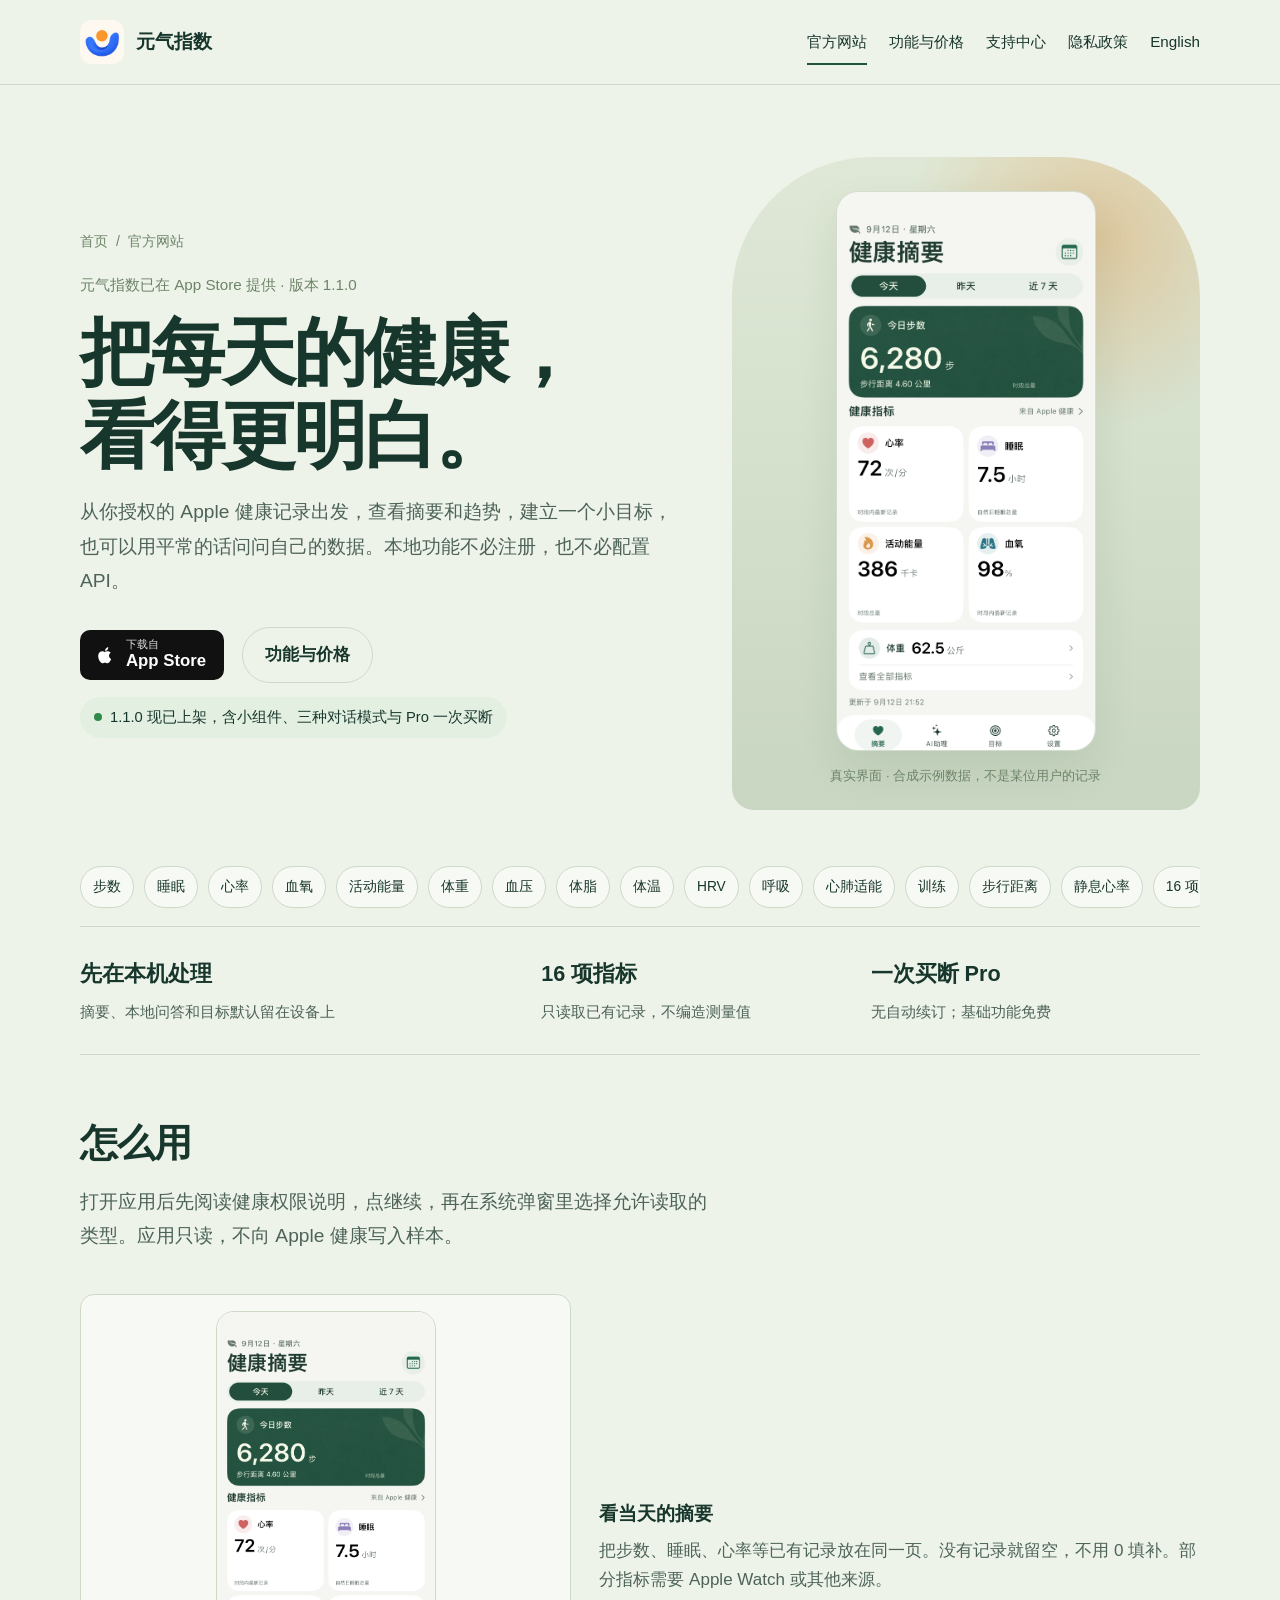
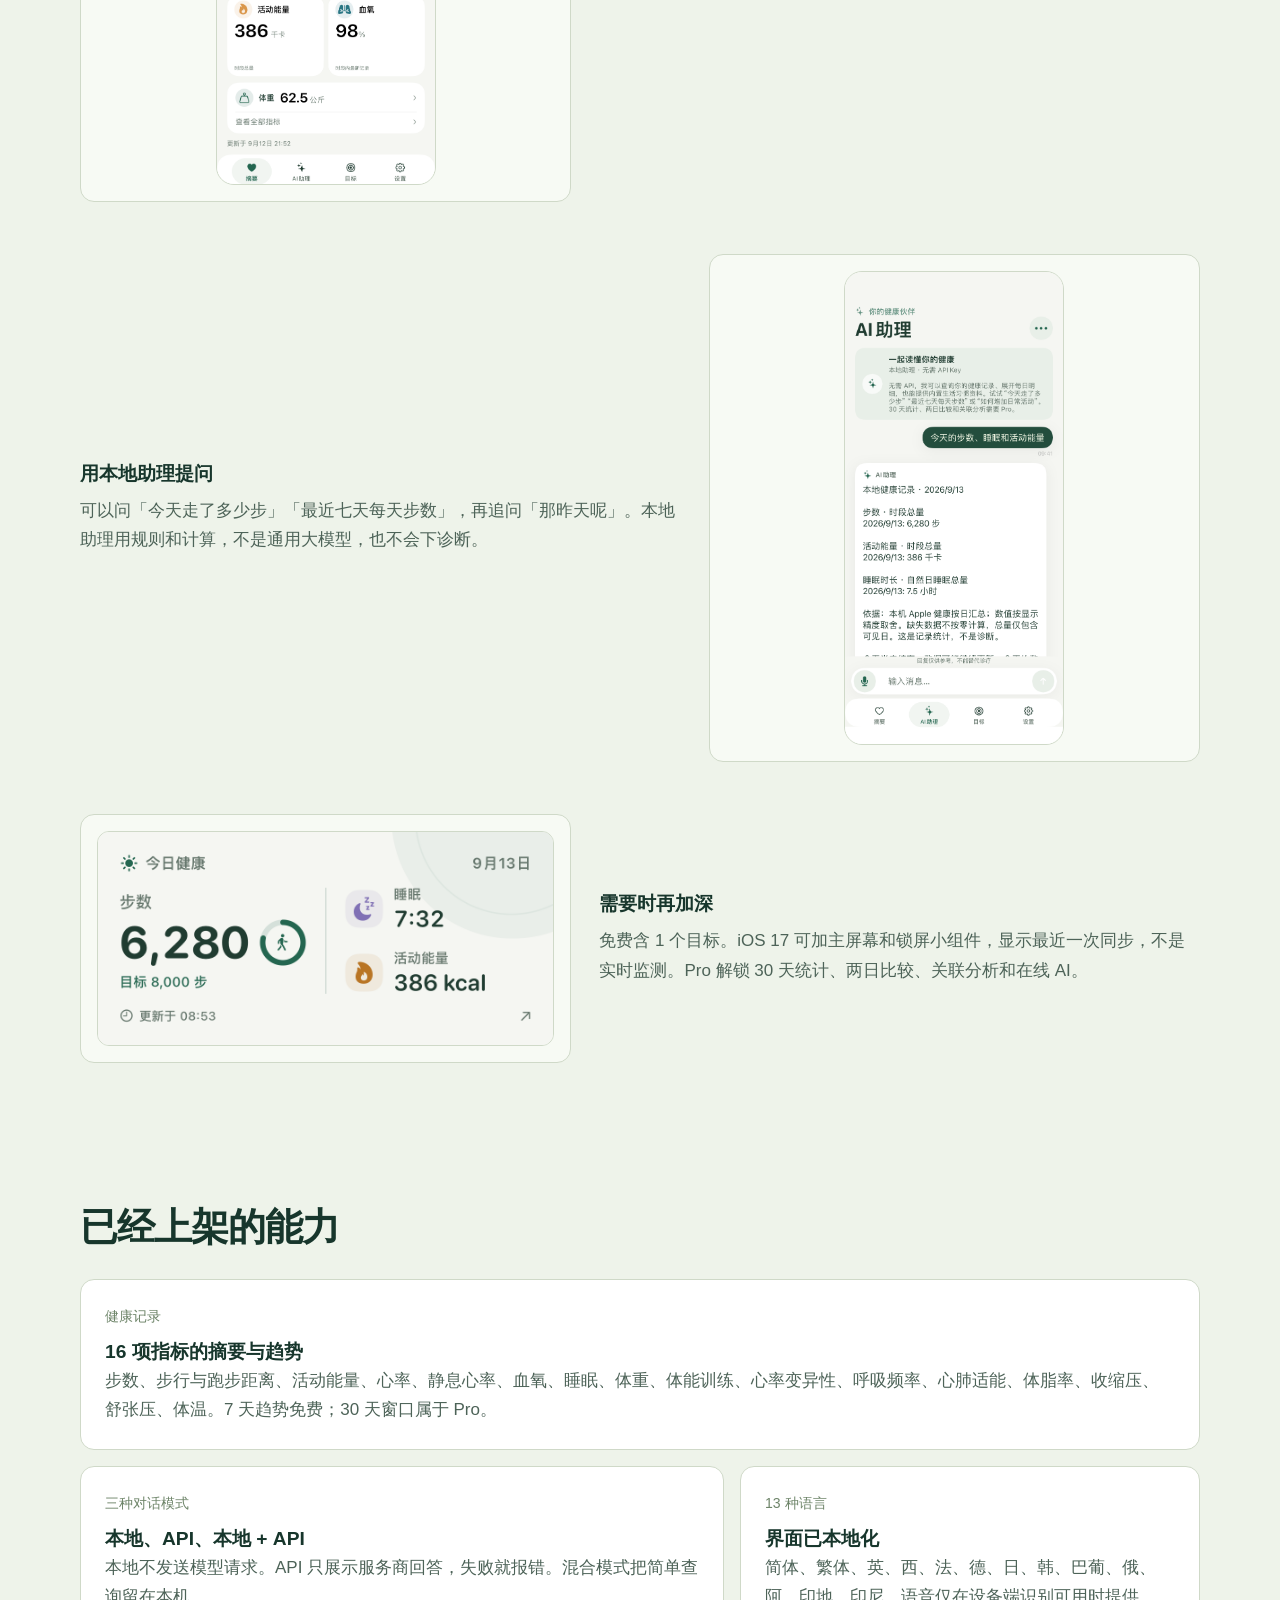
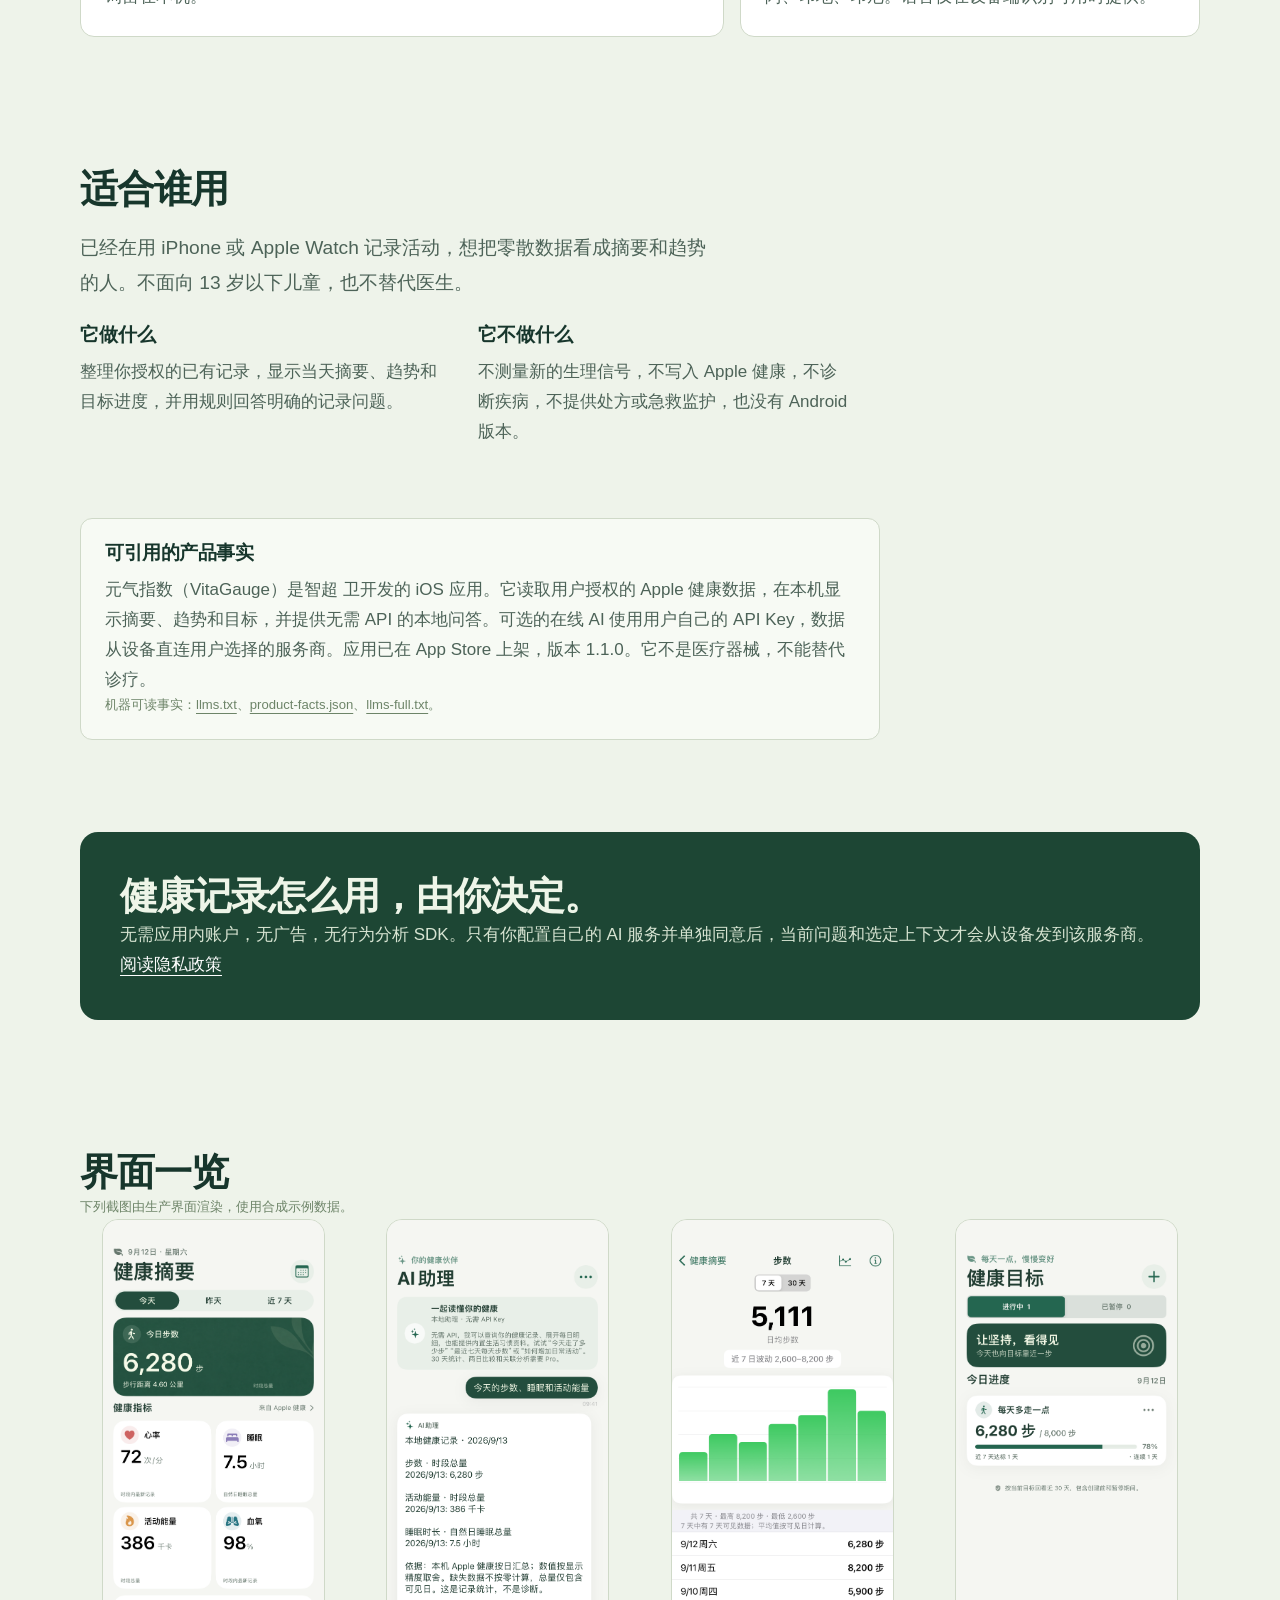
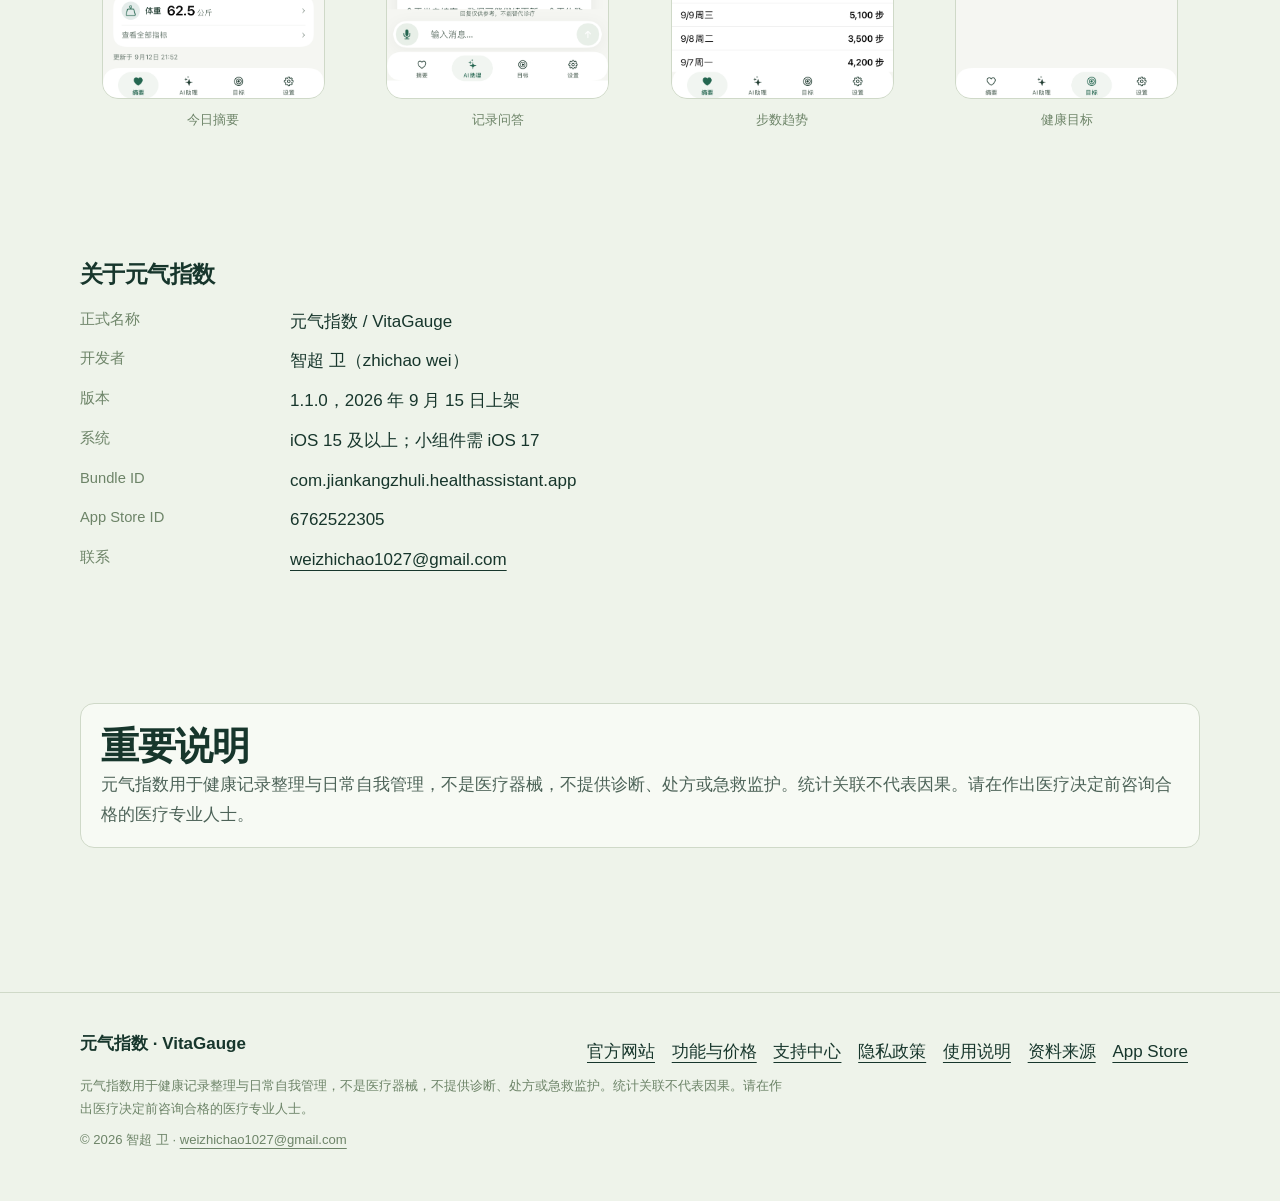
==== commit f525283d: "Refresh live 1.1.0 marketing, support and privacy sites. Add extractable facts, 1200x630 share image" ====
--- a/app/index.html
+++ b/app/index.html
@@ -6,31 +6,43 @@
 <meta name="color-scheme" content="light dark">
 <meta name="theme-color" content="#eef3ea" media="(prefers-color-scheme: light)">
 <meta name="theme-color" content="#121c17" media="(prefers-color-scheme: dark)">
-<meta name="referrer" content="no-referrer">
-<meta name="description" content="元气指数已在 App Store 上架。查看授权后的 Apple 健康摘要与 16 项趋势，用本地助理查询记录，也可建立小目标。无需账户或 API 即可开始。不是医疗器械。">
-<title>元气指数 · VitaGauge：Apple 健康摘要、趋势与本地问答</title>
+<meta name="referrer" content="strict-origin-when-cross-origin">
+<meta name="robots" content="index,follow,max-image-preview:large,max-snippet:-1">
+<meta name="googlebot" content="index,follow,max-image-preview:large,max-snippet:-1">
+<meta name="author" content="智超 卫">
+<meta name="description" content="元气指数已在 App Store 上架。查看授权后的 Apple 健康摘要与 16 项趋势，用本地助理查询步数和睡眠，也可建立健康目标。无需账户或 API 即可开始。不是医疗器械。">
+<meta name="keywords" content="元气指数,VitaGauge,Apple 健康,步数,睡眠,健康摘要,健康目标,本地问答,HealthKit,小组件">
+<title>元气指数 VitaGauge：Apple 健康摘要、16 项趋势与本地问答</title>
 <link rel="canonical" href="https://weizhichao1027-collab.github.io/vitagauge-privacy/app/">
 <link rel="alternate" hreflang="zh-Hans" href="https://weizhichao1027-collab.github.io/vitagauge-privacy/app/">
 <link rel="alternate" hreflang="en" href="https://weizhichao1027-collab.github.io/vitagauge-privacy/en/app/">
 <link rel="alternate" hreflang="x-default" href="https://weizhichao1027-collab.github.io/vitagauge-privacy/app/">
-<meta property="og:title" content="元气指数 · VitaGauge：Apple 健康摘要、趋势与本地问答">
-<meta property="og:description" content="元气指数已在 App Store 上架。查看授权后的 Apple 健康摘要与 16 项趋势，用本地助理查询记录，也可建立小目标。无需账户或 API 即可开始。不是医疗器械。">
-<meta property="og:image" content="https://weizhichao1027-collab.github.io/vitagauge-privacy/assets/icon.png">
+<link rel="alternate" type="application/json" href="../product-facts.json" title="product facts">
+<link rel="alternate" type="text/plain" href="../llms.txt" title="LLM facts">
+<link rel="manifest" href="../site.webmanifest">
+<meta property="og:title" content="元气指数 VitaGauge：Apple 健康摘要、16 项趋势与本地问答">
+<meta property="og:description" content="元气指数已在 App Store 上架。查看授权后的 Apple 健康摘要与 16 项趋势，用本地助理查询步数和睡眠，也可建立健康目标。无需账户或 API 即可开始。不是医疗器械。">
+<meta property="og:image" content="https://weizhichao1027-collab.github.io/vitagauge-privacy/assets/og-default.png">
+<meta property="og:image:width" content="1200">
+<meta property="og:image:height" content="630">
+<meta property="og:image:alt" content="元气指数 VitaGauge：Apple 健康摘要、16 项趋势与本地问答">
 <meta property="og:url" content="https://weizhichao1027-collab.github.io/vitagauge-privacy/app/">
 <meta property="og:type" content="website">
 <meta property="og:locale" content="zh_CN">
 <meta property="og:locale:alternate" content="en_US">
 <meta property="og:site_name" content="元气指数 / VitaGauge">
+<meta property="article:modified_time" content="2026-09-18">
 <meta name="twitter:card" content="summary_large_image">
-<meta name="twitter:title" content="元气指数 · VitaGauge：Apple 健康摘要、趋势与本地问答">
-<meta name="twitter:description" content="元气指数已在 App Store 上架。查看授权后的 Apple 健康摘要与 16 项趋势，用本地助理查询记录，也可建立小目标。无需账户或 API 即可开始。不是医疗器械。">
-<meta name="twitter:image" content="https://weizhichao1027-collab.github.io/vitagauge-privacy/assets/icon.png">
+<meta name="twitter:title" content="元气指数 VitaGauge：Apple 健康摘要、16 项趋势与本地问答">
+<meta name="twitter:description" content="元气指数已在 App Store 上架。查看授权后的 Apple 健康摘要与 16 项趋势，用本地助理查询步数和睡眠，也可建立健康目标。无需账户或 API 即可开始。不是医疗器械。">
+<meta name="twitter:image" content="https://weizhichao1027-collab.github.io/vitagauge-privacy/assets/og-default.png">
+<meta name="twitter:image:alt" content="元气指数 VitaGauge：Apple 健康摘要、16 项趋势与本地问答">
 <meta name="apple-itunes-app" content="app-id=6762522305">
 <link rel="icon" href="../assets/icon.png">
+<link rel="icon" type="image/png" sizes="32x32" href="../assets/favicon-32.png">
 <link rel="apple-touch-icon" href="../assets/apple-touch-icon.png">
 <link rel="stylesheet" href="../site.css">
-<link rel="alternate" type="text/plain" href="../llms.txt" title="LLM facts">
-<script type="application/ld+json">{"@context":"https://schema.org","@graph":[{"@type":"Organization","@id":"https://weizhichao1027-collab.github.io/vitagauge-privacy/#org","name":"智超 卫","alternateName":["zhichao wei","元气指数","VitaGauge"],"email":"weizhichao1027@gmail.com","url":"https://weizhichao1027-collab.github.io/vitagauge-privacy/app/","logo":"https://weizhichao1027-collab.github.io/vitagauge-privacy/assets/icon.png","sameAs":["https://apps.apple.com/cn/developer/id1891134548","https://apps.apple.com/us/developer/id1891134548","https://apps.apple.com/app/id6762522305"]},{"@type":"SoftwareApplication","@id":"https://weizhichao1027-collab.github.io/vitagauge-privacy/#app","name":"元气指数","alternateName":["VitaGauge","VitaGauge: Health Tracker","元气指数"],"applicationCategory":"HealthApplication","applicationSubCategory":"LifestyleApplication","operatingSystem":"iOS 15.0 or later","softwareVersion":"1.1.0","inLanguage":["zh-Hans","en"],"isAccessibleForFree":true,"offers":{"@type":"Offer","price":"0","priceCurrency":"CNY"},"downloadUrl":"https://apps.apple.com/cn/app/id6762522305","installUrl":"https://apps.apple.com/app/id6762522305","identifier":"6762522305","url":"https://weizhichao1027-collab.github.io/vitagauge-privacy/app/","image":"https://weizhichao1027-collab.github.io/vitagauge-privacy/assets/icon.png","screenshot":["https://weizhichao1027-collab.github.io/vitagauge-privacy/assets/zh-Hans-summary.png","https://weizhichao1027-collab.github.io/vitagauge-privacy/assets/zh-Hans-assistant.png"],"author":{"@id":"https://weizhichao1027-collab.github.io/vitagauge-privacy/#org"},"publisher":{"@id":"https://weizhichao1027-collab.github.io/vitagauge-privacy/#org"},"additionalProperty":[{"@type":"PropertyValue","name":"bundleId","value":"com.jiankangzhuli.healthassistant.app"},{"@type":"PropertyValue","name":"itunesAppId","value":"6762522305"},{"@type":"PropertyValue","name":"proProductId","value":"com.vitagauge.pro.lifetime"}],"description":"把 Apple 健康中的日常记录，变成更容易理解的摘要和趋势。无需注册账户，也无需配置 API，就能开始使用本地功能。"},{"@type":"WebSite","@id":"https://weizhichao1027-collab.github.io/vitagauge-privacy/#website","name":"元气指数 / VitaGauge","url":"https://weizhichao1027-collab.github.io/vitagauge-privacy/","inLanguage":["zh-Hans","en"],"publisher":{"@id":"https://weizhichao1027-collab.github.io/vitagauge-privacy/#org"}},{"@type":"BreadcrumbList","itemListElement":[{"@type":"ListItem","position":1,"name":"元气指数","item":"https://weizhichao1027-collab.github.io/vitagauge-privacy/app/"}]}]}</script>
+<script type="application/ld+json">{"@context":"https://schema.org","@graph":[{"@type":"Organization","@id":"https://weizhichao1027-collab.github.io/vitagauge-privacy/#org","name":"智超 卫","alternateName":["zhichao wei","元气指数","VitaGauge"],"email":"weizhichao1027@gmail.com","url":"https://weizhichao1027-collab.github.io/vitagauge-privacy/app/","logo":"https://weizhichao1027-collab.github.io/vitagauge-privacy/assets/icon.png","sameAs":["https://apps.apple.com/cn/developer/id1891134548","https://apps.apple.com/us/developer/id1891134548","https://apps.apple.com/app/id6762522305"],"contactPoint":{"@type":"ContactPoint","contactType":"customer support","email":"weizhichao1027@gmail.com","availableLanguage":["zh-Hans","en"],"url":"https://weizhichao1027-collab.github.io/vitagauge-privacy/support/"}},{"@type":"SoftwareApplication","@id":"https://weizhichao1027-collab.github.io/vitagauge-privacy/#app","name":"元气指数","alternateName":["VitaGauge","VitaGauge: Health Tracker","元气指数"],"applicationCategory":"HealthApplication","applicationSubCategory":"LifestyleApplication","operatingSystem":"iOS 15.0 or later","softwareVersion":"1.1.0","datePublished":"2026-04-24","dateModified":"2026-09-15","inLanguage":["zh-Hans","zh-Hant","en","es","fr","de","ja","ko","pt-BR","ru","ar","hi","id"],"isAccessibleForFree":true,"fileSize":"7877632","contentRating":"12+","featureList":["今日健康摘要","16 项 Apple 健康指标","7 天与 30 天趋势","本地记录问答","健康目标","主屏幕与锁屏小组件","自备 Key 的在线 AI"],"offers":{"@type":"AggregateOffer","lowPrice":"0","highPrice":"38","priceCurrency":"CNY","offerCount":2,"offers":[{"@type":"Offer","name":"元气指数免费下载","price":"0","priceCurrency":"CNY","availability":"https://schema.org/InStock","url":"https://apps.apple.com/cn/app/id6762522305"},{"@type":"Offer","name":"VitaGauge Pro","price":"38","priceCurrency":"CNY","availability":"https://schema.org/InStock","category":"https://schema.org/NonConsumable","description":"实际金额与币种以 App 内 Apple 购买页为准。","url":"https://weizhichao1027-collab.github.io/vitagauge-privacy/features/"}]},"downloadUrl":"https://apps.apple.com/cn/app/id6762522305","installUrl":"https://apps.apple.com/app/id6762522305","identifier":"6762522305","url":"https://weizhichao1027-collab.github.io/vitagauge-privacy/app/","image":"https://weizhichao1027-collab.github.io/vitagauge-privacy/assets/icon.png","screenshot":["https://weizhichao1027-collab.github.io/vitagauge-privacy/assets/zh-Hans-summary.png","https://weizhichao1027-collab.github.io/vitagauge-privacy/assets/zh-Hans-assistant.png","https://weizhichao1027-collab.github.io/vitagauge-privacy/assets/zh-Hans-trend.png","https://weizhichao1027-collab.github.io/vitagauge-privacy/assets/zh-Hans-goal.png"],"author":{"@id":"https://weizhichao1027-collab.github.io/vitagauge-privacy/#org"},"publisher":{"@id":"https://weizhichao1027-collab.github.io/vitagauge-privacy/#org"},"additionalProperty":[{"@type":"PropertyValue","name":"bundleId","value":"com.jiankangzhuli.healthassistant.app"},{"@type":"PropertyValue","name":"itunesAppId","value":"6762522305"},{"@type":"PropertyValue","name":"proProductId","value":"com.vitagauge.pro.lifetime"},{"@type":"PropertyValue","name":"healthKitWrite","value":"false"},{"@type":"PropertyValue","name":"developerAccount","value":"false"}],"description":"把 Apple 健康中的日常记录，变成更容易理解的摘要和趋势。无需注册账户，也无需配置 API，就能开始使用本地功能。"},{"@type":"WebSite","@id":"https://weizhichao1027-collab.github.io/vitagauge-privacy/#website","name":"元气指数 / VitaGauge","alternateName":["元气指数官网","VitaGauge official site"],"url":"https://weizhichao1027-collab.github.io/vitagauge-privacy/","inLanguage":["zh-Hans","en"],"publisher":{"@id":"https://weizhichao1027-collab.github.io/vitagauge-privacy/#org"},"about":{"@id":"https://weizhichao1027-collab.github.io/vitagauge-privacy/#app"}},{"@type":"BreadcrumbList","itemListElement":[{"@type":"ListItem","position":1,"name":"元气指数","item":"https://weizhichao1027-collab.github.io/vitagauge-privacy/app/"}]}]}</script>
 </head>
 <body>
 <a class="skip" href="#main">跳至正文</a>
@@ -116,7 +128,18 @@
 <section class="section">
   <h2>适合谁用</h2>
   <p class="lead">已经在用 iPhone 或 Apple Watch 记录活动，想把零散数据看成摘要和趋势的人。不面向 13 岁以下儿童，也不替代医生。</p>
+  <div class="split">
+    <div>
+      <h3>它做什么</h3>
+      <p>整理你授权的已有记录，显示当天摘要、趋势和目标进度，并用规则回答明确的记录问题。</p>
+    </div>
+    <div>
+      <h3>它不做什么</h3>
+      <p>不测量新的生理信号，不写入 Apple 健康，不诊断疾病，不提供处方或急救监护，也没有 Android 版本。</p>
+    </div>
+  </div>
 </section>
+<aside class="cite" aria-label="可引用的产品事实"><h2>可引用的产品事实</h2><p>元气指数（VitaGauge）是智超 卫开发的 iOS 应用。它读取用户授权的 Apple 健康数据，在本机显示摘要、趋势和目标，并提供无需 API 的本地问答。可选的在线 AI 使用用户自己的 API Key，数据从设备直连用户选择的服务商。应用已在 App Store 上架，版本 1.1.0。它不是医疗器械，不能替代诊疗。</p><p class="note">机器可读事实：<a href="https://weizhichao1027-collab.github.io/vitagauge-privacy/llms.txt">llms.txt</a>、<a href="https://weizhichao1027-collab.github.io/vitagauge-privacy/product-facts.json">product-facts.json</a>、<a href="https://weizhichao1027-collab.github.io/vitagauge-privacy/llms-full.txt">llms-full.txt</a>。</p></aside>
 <section class="section">
   <div class="banner">
     <h2>健康记录怎么用，由你决定。</h2>
--- a/site.css
+++ b/site.css
@@ -497,8 +497,50 @@
   padding: 18px 20px;
 }
 
+.digest, .cite {
+  background: var(--bg-2);
+  border: 1px solid var(--line);
+  border-radius: 12px;
+  padding: 22px 24px;
+  margin: 8px 0 28px;
+  max-width: 50rem;
+}
+.digest h2, .cite h2 {
+  font-size: 1.2rem;
+  margin-bottom: 10px;
+}
+.digest ul {
+  margin: 12px 0 0;
+  padding-left: 1.2rem;
+}
+.digest li { margin: 6px 0; }
+.split {
+  display: grid;
+  grid-template-columns: 1fr 1fr;
+  gap: 28px;
+  margin-top: 22px;
+  max-width: 48rem;
+}
+.split h3 { margin-bottom: 8px; }
+.topic-list {
+  display: grid;
+  grid-template-columns: 1fr 1fr;
+  gap: 0;
+  border-top: 1px solid var(--line);
+}
+.topic-list a {
+  display: grid;
+  gap: 4px;
+  text-decoration: none;
+  padding: 16px 12px 16px 0;
+  min-height: 44px;
+  border-bottom: 1px solid var(--line);
+}
+.topic-list a:hover { color: var(--forest); }
+.topic-list span { color: var(--muted); font-size: 0.92rem; }
+
 @media (max-width: 860px) {
-  .hero, .step, .step:nth-child(even), .bento, .two, .topics, .proof, .facts {
+  .hero, .step, .step:nth-child(even), .bento, .two, .topics, .proof, .facts, .split, .topic-list {
     grid-template-columns: 1fr;
     direction: ltr;
   }
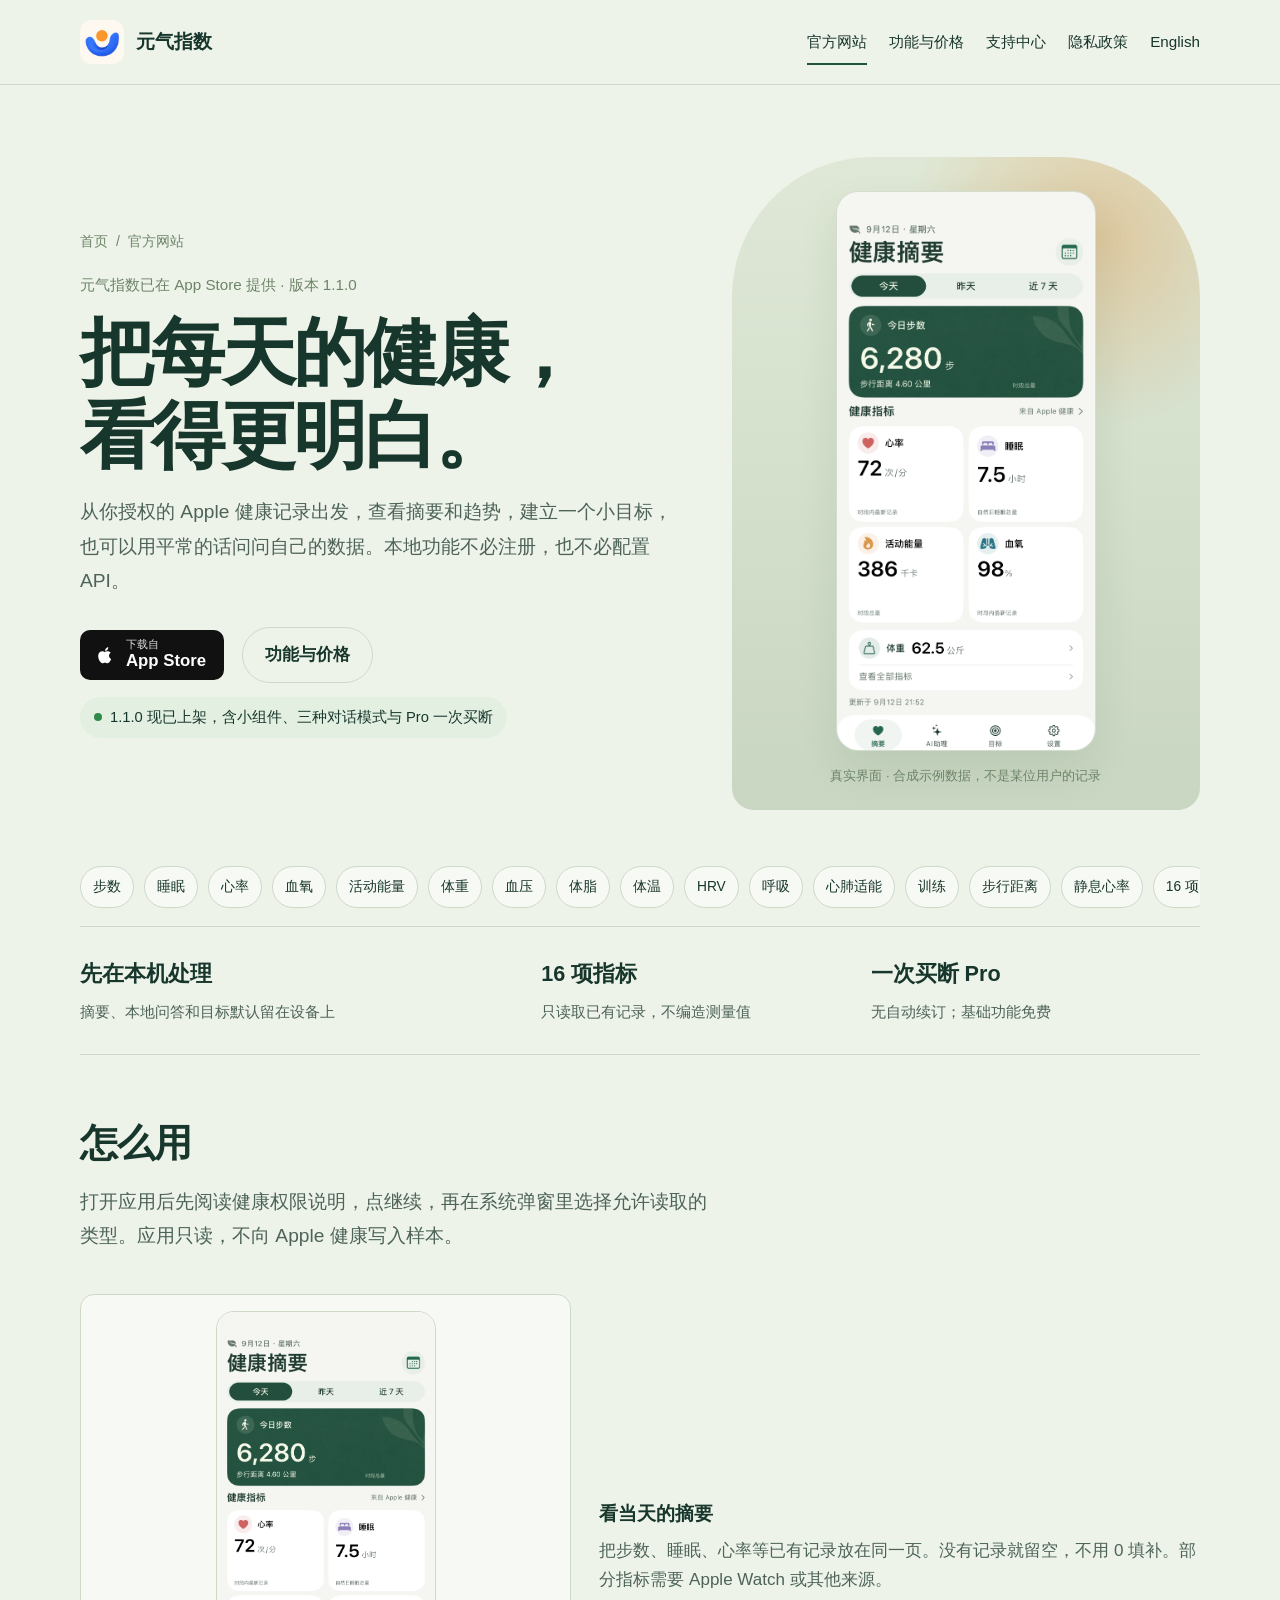
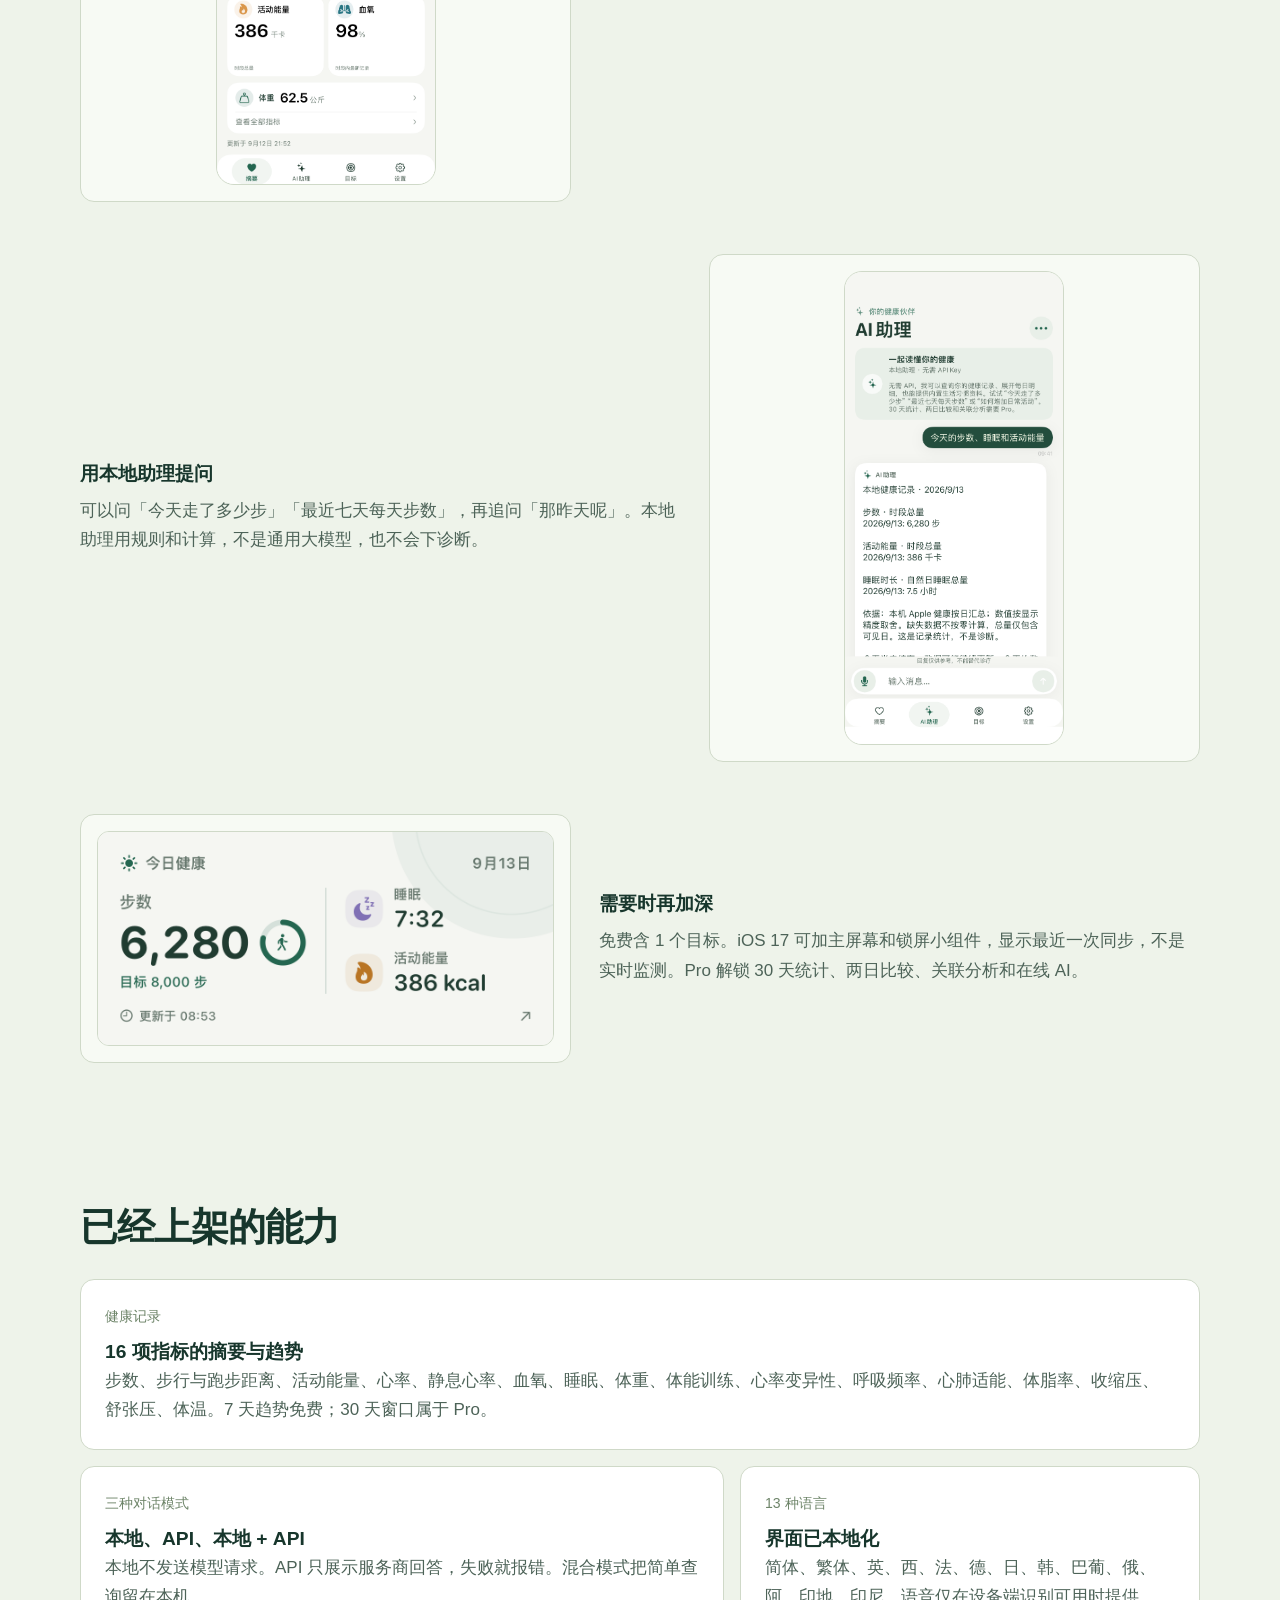
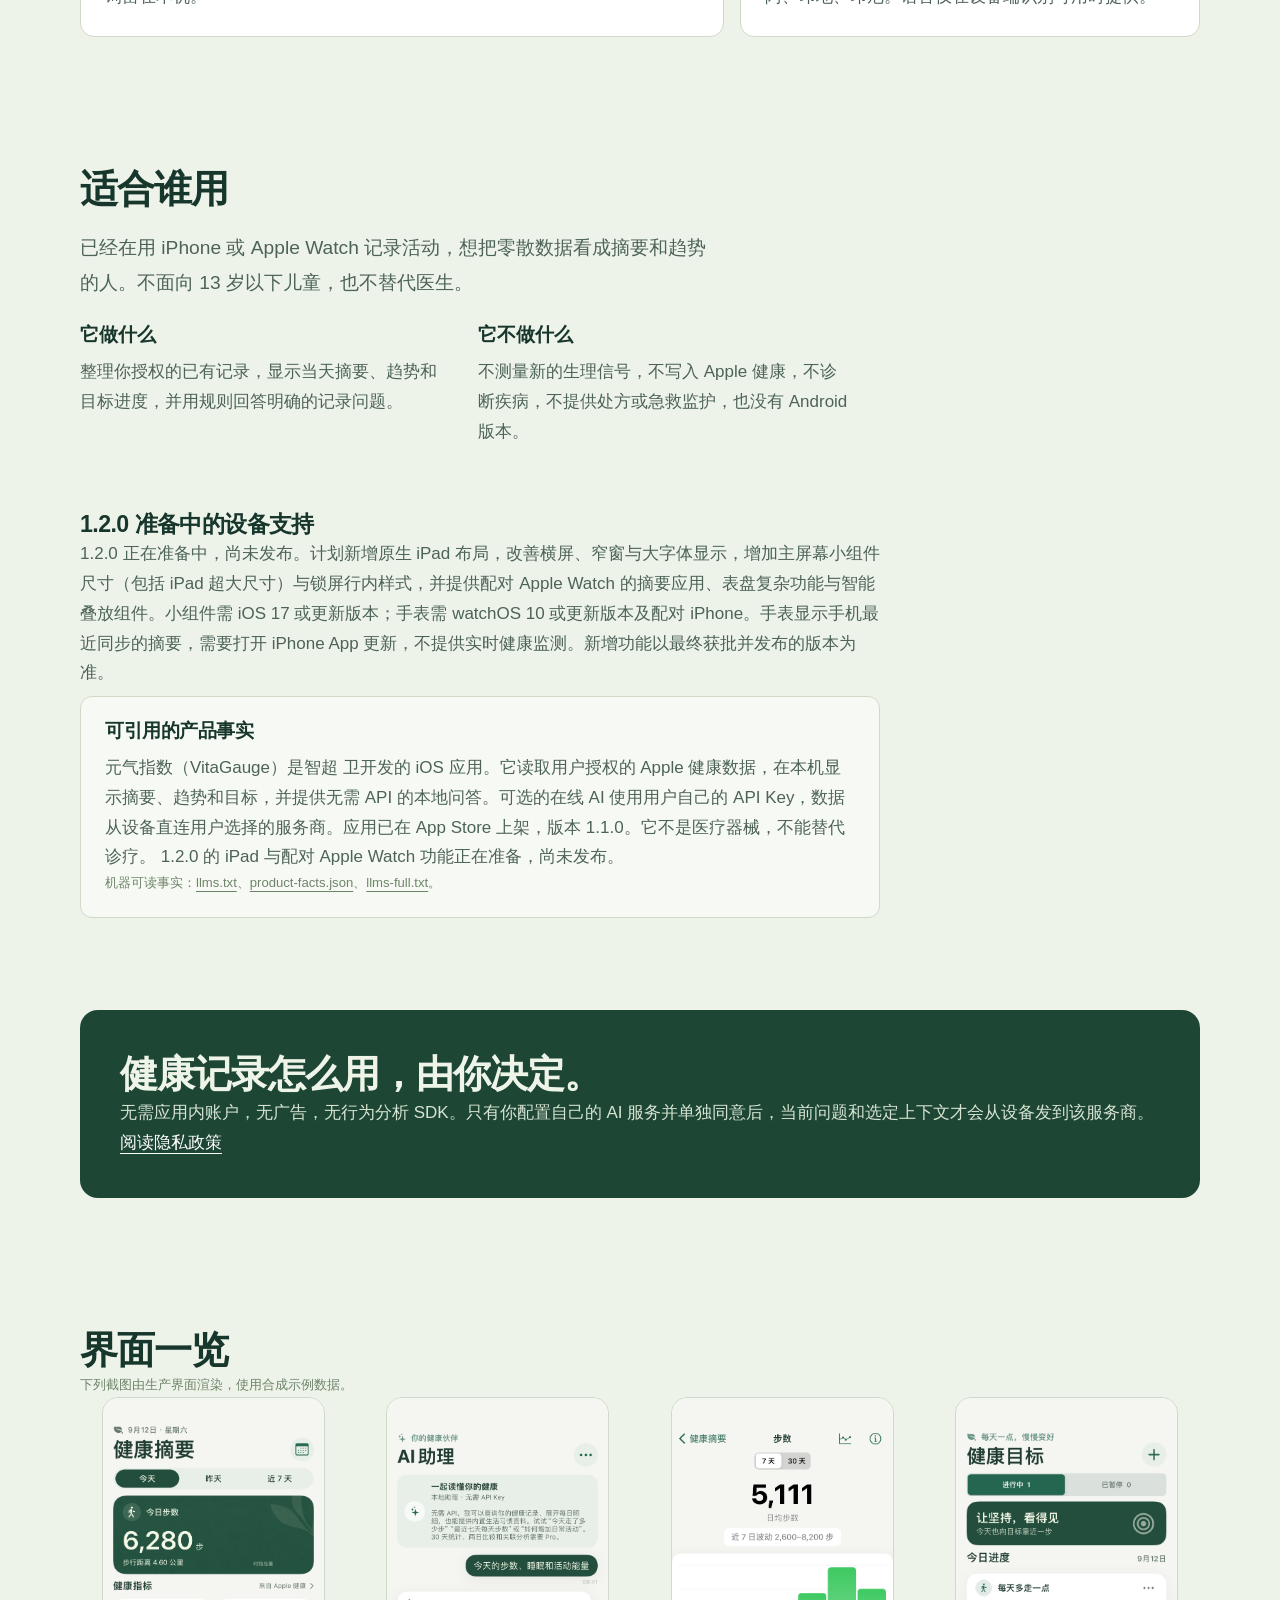
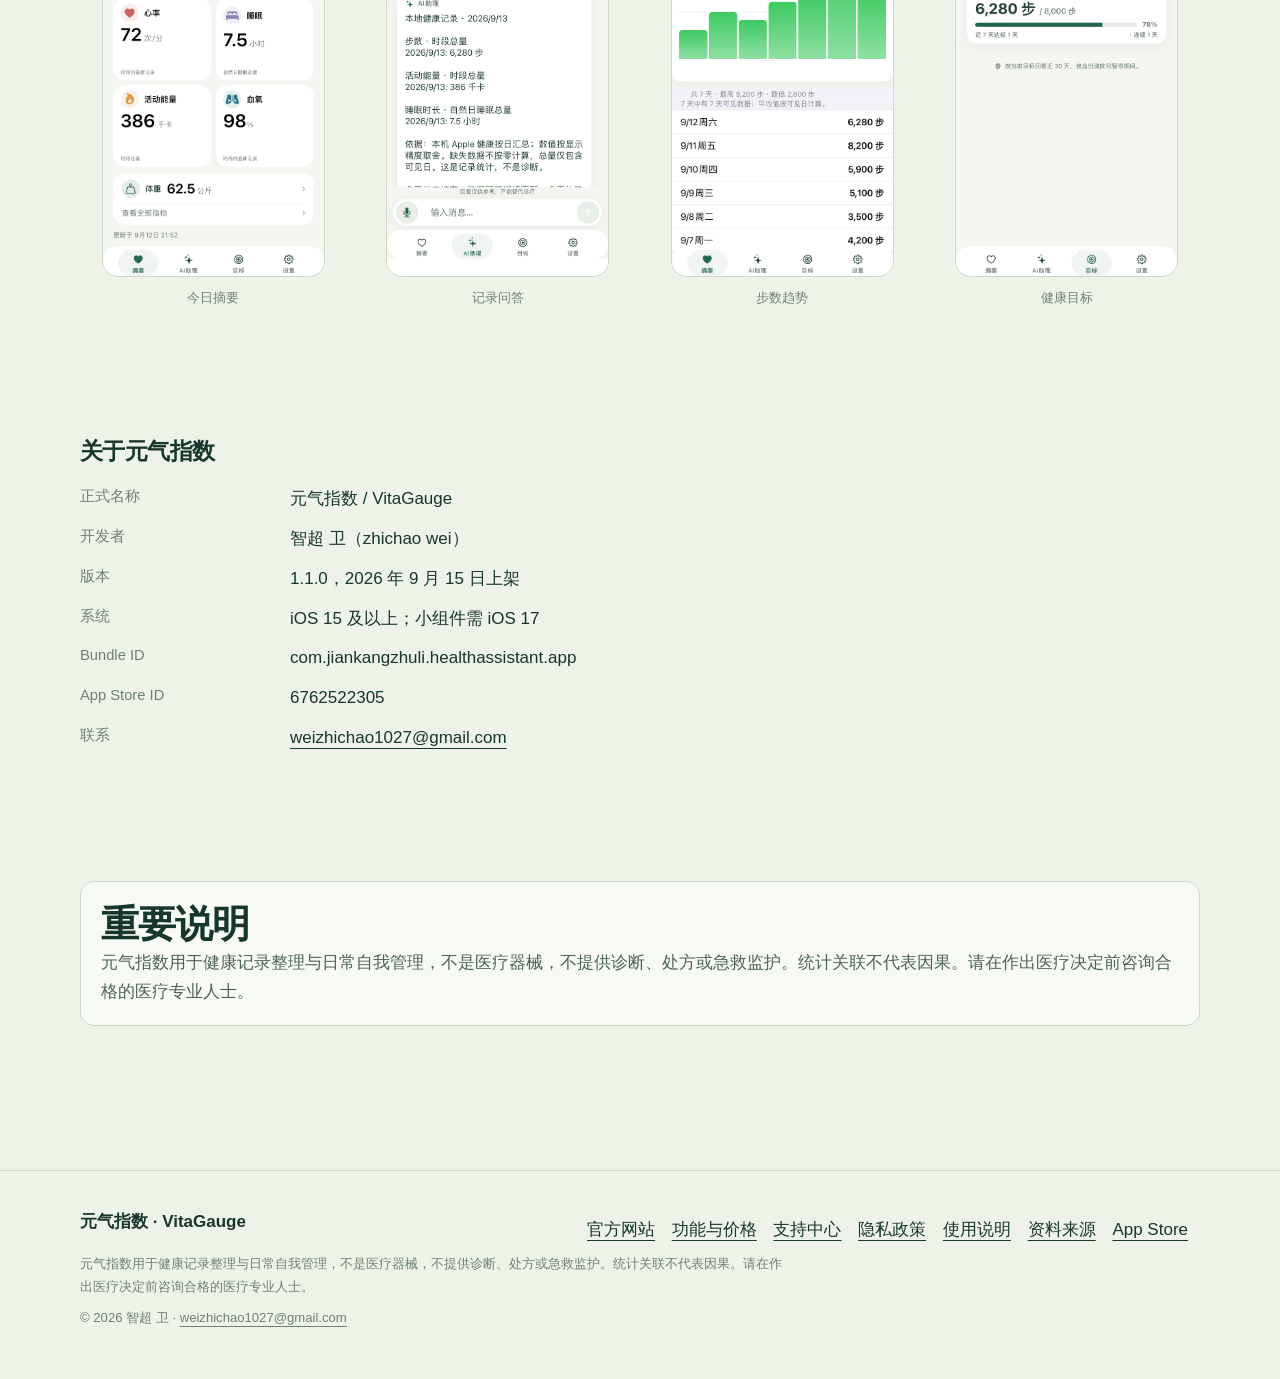
==== commit 9d0c12c9: "Disclose planned 1.2.0 iPad and paired Watch support" ====
--- a/app/index.html
+++ b/app/index.html
@@ -31,7 +31,7 @@
 <meta property="og:locale" content="zh_CN">
 <meta property="og:locale:alternate" content="en_US">
 <meta property="og:site_name" content="元气指数 / VitaGauge">
-<meta property="article:modified_time" content="2026-09-18">
+<meta property="article:modified_time" content="2026-10-30">
 <meta name="twitter:card" content="summary_large_image">
 <meta name="twitter:title" content="元气指数 VitaGauge：Apple 健康摘要、16 项趋势与本地问答">
 <meta name="twitter:description" content="元气指数已在 App Store 上架。查看授权后的 Apple 健康摘要与 16 项趋势，用本地助理查询步数和睡眠，也可建立健康目标。无需账户或 API 即可开始。不是医疗器械。">
@@ -42,7 +42,7 @@
 <link rel="icon" type="image/png" sizes="32x32" href="../assets/favicon-32.png">
 <link rel="apple-touch-icon" href="../assets/apple-touch-icon.png">
 <link rel="stylesheet" href="../site.css">
-<script type="application/ld+json">{"@context":"https://schema.org","@graph":[{"@type":"Organization","@id":"https://weizhichao1027-collab.github.io/vitagauge-privacy/#org","name":"智超 卫","alternateName":["zhichao wei","元气指数","VitaGauge"],"email":"weizhichao1027@gmail.com","url":"https://weizhichao1027-collab.github.io/vitagauge-privacy/app/","logo":"https://weizhichao1027-collab.github.io/vitagauge-privacy/assets/icon.png","sameAs":["https://apps.apple.com/cn/developer/id1891134548","https://apps.apple.com/us/developer/id1891134548","https://apps.apple.com/app/id6762522305"],"contactPoint":{"@type":"ContactPoint","contactType":"customer support","email":"weizhichao1027@gmail.com","availableLanguage":["zh-Hans","en"],"url":"https://weizhichao1027-collab.github.io/vitagauge-privacy/support/"}},{"@type":"SoftwareApplication","@id":"https://weizhichao1027-collab.github.io/vitagauge-privacy/#app","name":"元气指数","alternateName":["VitaGauge","VitaGauge: Health Tracker","元气指数"],"applicationCategory":"HealthApplication","applicationSubCategory":"LifestyleApplication","operatingSystem":"iOS 15.0 or later","softwareVersion":"1.1.0","datePublished":"2026-04-24","dateModified":"2026-09-15","inLanguage":["zh-Hans","zh-Hant","en","es","fr","de","ja","ko","pt-BR","ru","ar","hi","id"],"isAccessibleForFree":true,"fileSize":"7877632","contentRating":"12+","featureList":["今日健康摘要","16 项 Apple 健康指标","7 天与 30 天趋势","本地记录问答","健康目标","主屏幕与锁屏小组件","自备 Key 的在线 AI"],"offers":{"@type":"AggregateOffer","lowPrice":"0","highPrice":"38","priceCurrency":"CNY","offerCount":2,"offers":[{"@type":"Offer","name":"元气指数免费下载","price":"0","priceCurrency":"CNY","availability":"https://schema.org/InStock","url":"https://apps.apple.com/cn/app/id6762522305"},{"@type":"Offer","name":"VitaGauge Pro","price":"38","priceCurrency":"CNY","availability":"https://schema.org/InStock","category":"https://schema.org/NonConsumable","description":"实际金额与币种以 App 内 Apple 购买页为准。","url":"https://weizhichao1027-collab.github.io/vitagauge-privacy/features/"}]},"downloadUrl":"https://apps.apple.com/cn/app/id6762522305","installUrl":"https://apps.apple.com/app/id6762522305","identifier":"6762522305","url":"https://weizhichao1027-collab.github.io/vitagauge-privacy/app/","image":"https://weizhichao1027-collab.github.io/vitagauge-privacy/assets/icon.png","screenshot":["https://weizhichao1027-collab.github.io/vitagauge-privacy/assets/zh-Hans-summary.png","https://weizhichao1027-collab.github.io/vitagauge-privacy/assets/zh-Hans-assistant.png","https://weizhichao1027-collab.github.io/vitagauge-privacy/assets/zh-Hans-trend.png","https://weizhichao1027-collab.github.io/vitagauge-privacy/assets/zh-Hans-goal.png"],"author":{"@id":"https://weizhichao1027-collab.github.io/vitagauge-privacy/#org"},"publisher":{"@id":"https://weizhichao1027-collab.github.io/vitagauge-privacy/#org"},"additionalProperty":[{"@type":"PropertyValue","name":"bundleId","value":"com.jiankangzhuli.healthassistant.app"},{"@type":"PropertyValue","name":"itunesAppId","value":"6762522305"},{"@type":"PropertyValue","name":"proProductId","value":"com.vitagauge.pro.lifetime"},{"@type":"PropertyValue","name":"healthKitWrite","value":"false"},{"@type":"PropertyValue","name":"developerAccount","value":"false"}],"description":"把 Apple 健康中的日常记录，变成更容易理解的摘要和趋势。无需注册账户，也无需配置 API，就能开始使用本地功能。"},{"@type":"WebSite","@id":"https://weizhichao1027-collab.github.io/vitagauge-privacy/#website","name":"元气指数 / VitaGauge","alternateName":["元气指数官网","VitaGauge official site"],"url":"https://weizhichao1027-collab.github.io/vitagauge-privacy/","inLanguage":["zh-Hans","en"],"publisher":{"@id":"https://weizhichao1027-collab.github.io/vitagauge-privacy/#org"},"about":{"@id":"https://weizhichao1027-collab.github.io/vitagauge-privacy/#app"}},{"@type":"BreadcrumbList","itemListElement":[{"@type":"ListItem","position":1,"name":"元气指数","item":"https://weizhichao1027-collab.github.io/vitagauge-privacy/app/"}]}]}</script>
+<script type="application/ld+json">{"@context":"https://schema.org","@graph":[{"@type":"Organization","@id":"https://weizhichao1027-collab.github.io/vitagauge-privacy/#org","name":"智超 卫","alternateName":["zhichao wei","元气指数","VitaGauge"],"email":"weizhichao1027@gmail.com","url":"https://weizhichao1027-collab.github.io/vitagauge-privacy/app/","logo":"https://weizhichao1027-collab.github.io/vitagauge-privacy/assets/icon.png","sameAs":["https://apps.apple.com/cn/developer/id1891134548","https://apps.apple.com/us/developer/id1891134548","https://apps.apple.com/app/id6762522305"],"contactPoint":{"@type":"ContactPoint","contactType":"customer support","email":"weizhichao1027@gmail.com","availableLanguage":["zh-Hans","en"],"url":"https://weizhichao1027-collab.github.io/vitagauge-privacy/support/"}},{"@type":"SoftwareApplication","@id":"https://weizhichao1027-collab.github.io/vitagauge-privacy/#app","name":"元气指数","alternateName":["VitaGauge","VitaGauge: Health Tracker","元气指数"],"applicationCategory":"HealthApplication","applicationSubCategory":"LifestyleApplication","operatingSystem":"iOS 15.0 or later","softwareVersion":"1.1.0","datePublished":"2026-04-24","dateModified":"2026-09-15","inLanguage":["zh-Hans","zh-Hant","en","es","fr","de","ja","ko","pt-BR","ru","ar","hi","id"],"isAccessibleForFree":true,"fileSize":"7877632","contentRating":"13+ in most regions; varies by OS and region","featureList":["今日健康摘要","16 项 Apple 健康指标","7 天与 30 天趋势","本地记录问答","健康目标","主屏幕与锁屏小组件","自备 Key 的在线 AI"],"offers":{"@type":"AggregateOffer","lowPrice":"0","highPrice":"38","priceCurrency":"CNY","offerCount":2,"offers":[{"@type":"Offer","name":"元气指数免费下载","price":"0","priceCurrency":"CNY","availability":"https://schema.org/InStock","url":"https://apps.apple.com/cn/app/id6762522305"},{"@type":"Offer","name":"VitaGauge Pro","price":"38","priceCurrency":"CNY","availability":"https://schema.org/InStock","category":"https://schema.org/NonConsumable","description":"实际金额与币种以 App 内 Apple 购买页为准。","url":"https://weizhichao1027-collab.github.io/vitagauge-privacy/features/"}]},"downloadUrl":"https://apps.apple.com/cn/app/id6762522305","installUrl":"https://apps.apple.com/app/id6762522305","identifier":"6762522305","url":"https://weizhichao1027-collab.github.io/vitagauge-privacy/app/","image":"https://weizhichao1027-collab.github.io/vitagauge-privacy/assets/icon.png","screenshot":["https://weizhichao1027-collab.github.io/vitagauge-privacy/assets/zh-Hans-summary.png","https://weizhichao1027-collab.github.io/vitagauge-privacy/assets/zh-Hans-assistant.png","https://weizhichao1027-collab.github.io/vitagauge-privacy/assets/zh-Hans-trend.png","https://weizhichao1027-collab.github.io/vitagauge-privacy/assets/zh-Hans-goal.png"],"author":{"@id":"https://weizhichao1027-collab.github.io/vitagauge-privacy/#org"},"publisher":{"@id":"https://weizhichao1027-collab.github.io/vitagauge-privacy/#org"},"additionalProperty":[{"@type":"PropertyValue","name":"bundleId","value":"com.jiankangzhuli.healthassistant.app"},{"@type":"PropertyValue","name":"itunesAppId","value":"6762522305"},{"@type":"PropertyValue","name":"proProductId","value":"com.vitagauge.pro.lifetime"},{"@type":"PropertyValue","name":"healthKitWrite","value":"false"},{"@type":"PropertyValue","name":"developerAccount","value":"false"}],"description":"把 Apple 健康中的日常记录，变成更容易理解的摘要和趋势。无需注册账户，也无需配置 API，就能开始使用本地功能。"},{"@type":"WebSite","@id":"https://weizhichao1027-collab.github.io/vitagauge-privacy/#website","name":"元气指数 / VitaGauge","alternateName":["元气指数官网","VitaGauge official site"],"url":"https://weizhichao1027-collab.github.io/vitagauge-privacy/","inLanguage":["zh-Hans","en"],"publisher":{"@id":"https://weizhichao1027-collab.github.io/vitagauge-privacy/#org"},"about":{"@id":"https://weizhichao1027-collab.github.io/vitagauge-privacy/#app"}},{"@type":"BreadcrumbList","itemListElement":[{"@type":"ListItem","position":1,"name":"元气指数","item":"https://weizhichao1027-collab.github.io/vitagauge-privacy/app/"}]}]}</script>
 </head>
 <body>
 <a class="skip" href="#main">跳至正文</a>
@@ -139,7 +139,8 @@
     </div>
   </div>
 </section>
-<aside class="cite" aria-label="可引用的产品事实"><h2>可引用的产品事实</h2><p>元气指数（VitaGauge）是智超 卫开发的 iOS 应用。它读取用户授权的 Apple 健康数据，在本机显示摘要、趋势和目标，并提供无需 API 的本地问答。可选的在线 AI 使用用户自己的 API Key，数据从设备直连用户选择的服务商。应用已在 App Store 上架，版本 1.1.0。它不是医疗器械，不能替代诊疗。</p><p class="note">机器可读事实：<a href="https://weizhichao1027-collab.github.io/vitagauge-privacy/llms.txt">llms.txt</a>、<a href="https://weizhichao1027-collab.github.io/vitagauge-privacy/product-facts.json">product-facts.json</a>、<a href="https://weizhichao1027-collab.github.io/vitagauge-privacy/llms-full.txt">llms-full.txt</a>。</p></aside>
+<section class="article" id="pending-release"><h2>1.2.0 准备中的设备支持</h2><p>1.2.0 正在准备中，尚未发布。计划新增原生 iPad 布局，改善横屏、窄窗与大字体显示，增加主屏幕小组件尺寸（包括 iPad 超大尺寸）与锁屏行内样式，并提供配对 Apple Watch 的摘要应用、表盘复杂功能与智能叠放组件。小组件需 iOS 17 或更新版本；手表需 watchOS 10 或更新版本及配对 iPhone。手表显示手机最近同步的摘要，需要打开 iPhone App 更新，不提供实时健康监测。新增功能以最终获批并发布的版本为准。</p></section>
+<aside class="cite" aria-label="可引用的产品事实"><h2>可引用的产品事实</h2><p>元气指数（VitaGauge）是智超 卫开发的 iOS 应用。它读取用户授权的 Apple 健康数据，在本机显示摘要、趋势和目标，并提供无需 API 的本地问答。可选的在线 AI 使用用户自己的 API Key，数据从设备直连用户选择的服务商。应用已在 App Store 上架，版本 1.1.0。它不是医疗器械，不能替代诊疗。 1.2.0 的 iPad 与配对 Apple Watch 功能正在准备，尚未发布。</p><p class="note">机器可读事实：<a href="https://weizhichao1027-collab.github.io/vitagauge-privacy/llms.txt">llms.txt</a>、<a href="https://weizhichao1027-collab.github.io/vitagauge-privacy/product-facts.json">product-facts.json</a>、<a href="https://weizhichao1027-collab.github.io/vitagauge-privacy/llms-full.txt">llms-full.txt</a>。</p></aside>
 <section class="section">
   <div class="banner">
     <h2>健康记录怎么用，由你决定。</h2>
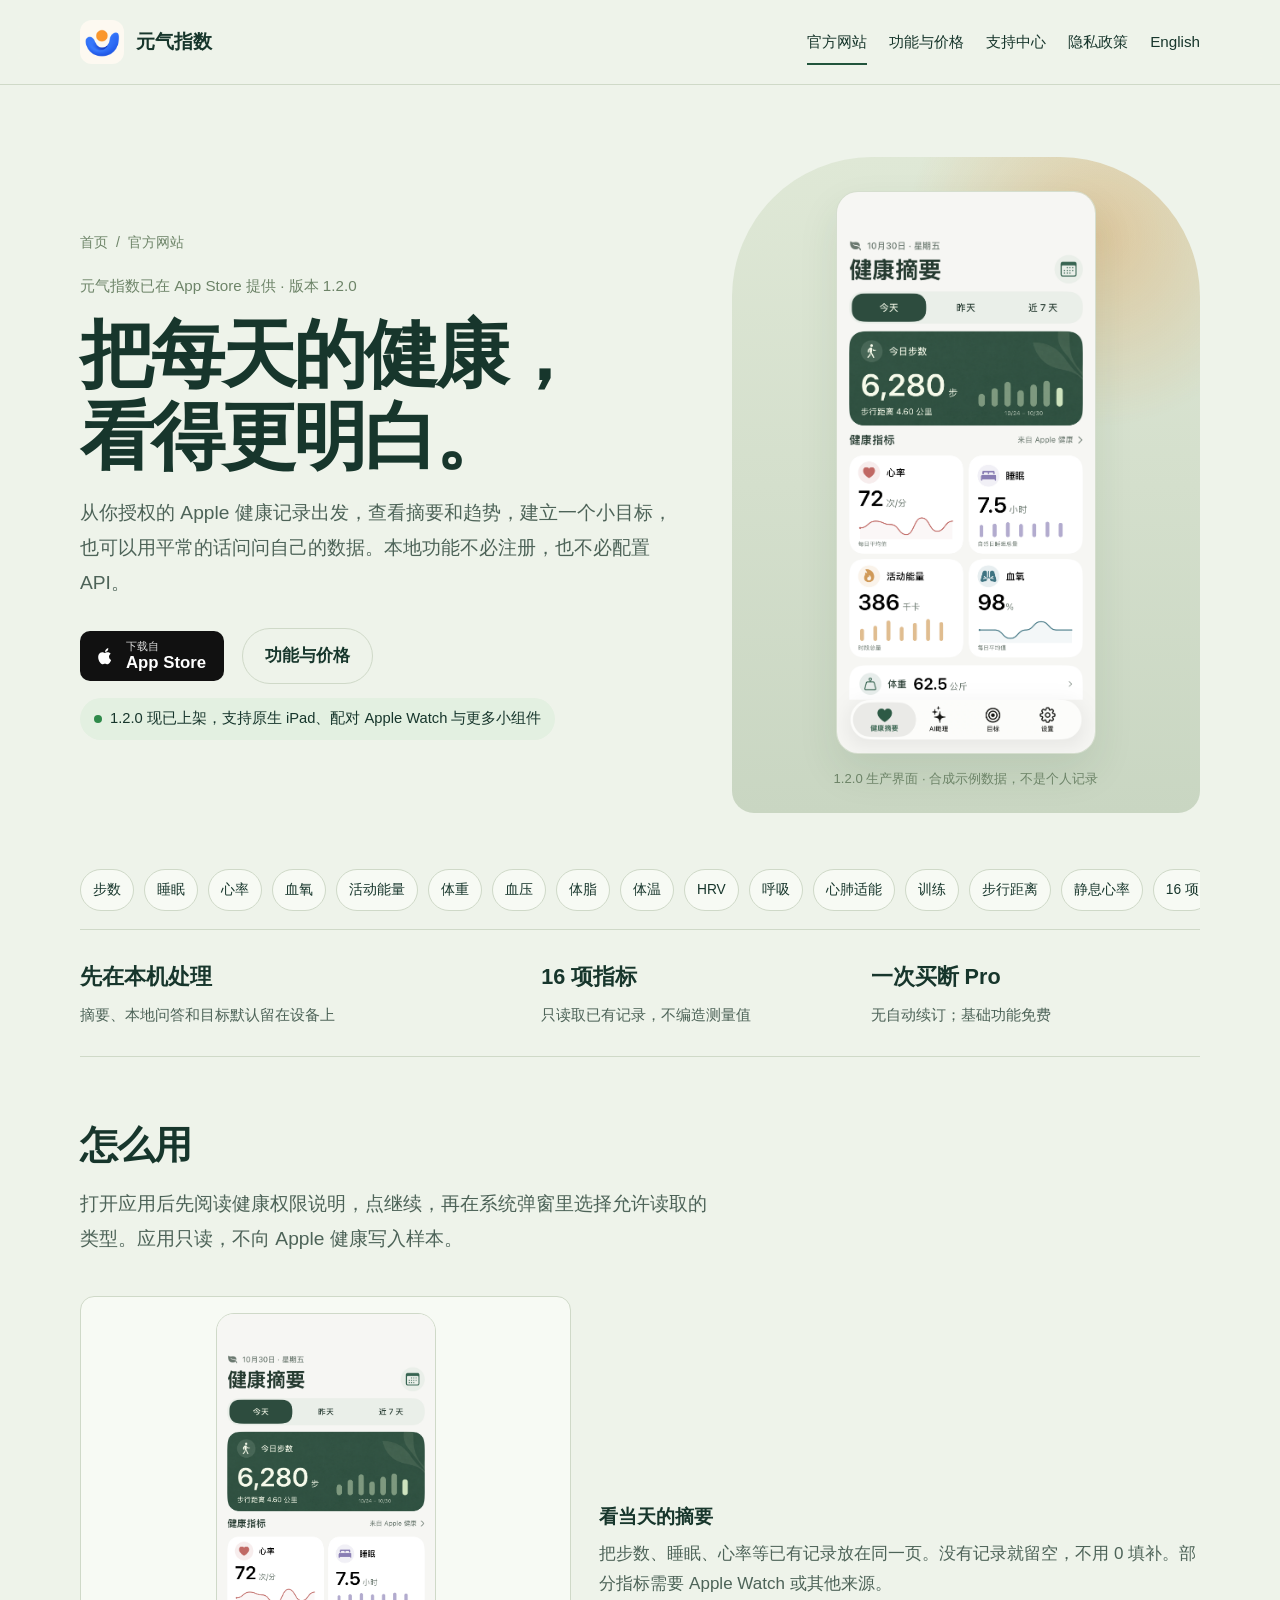
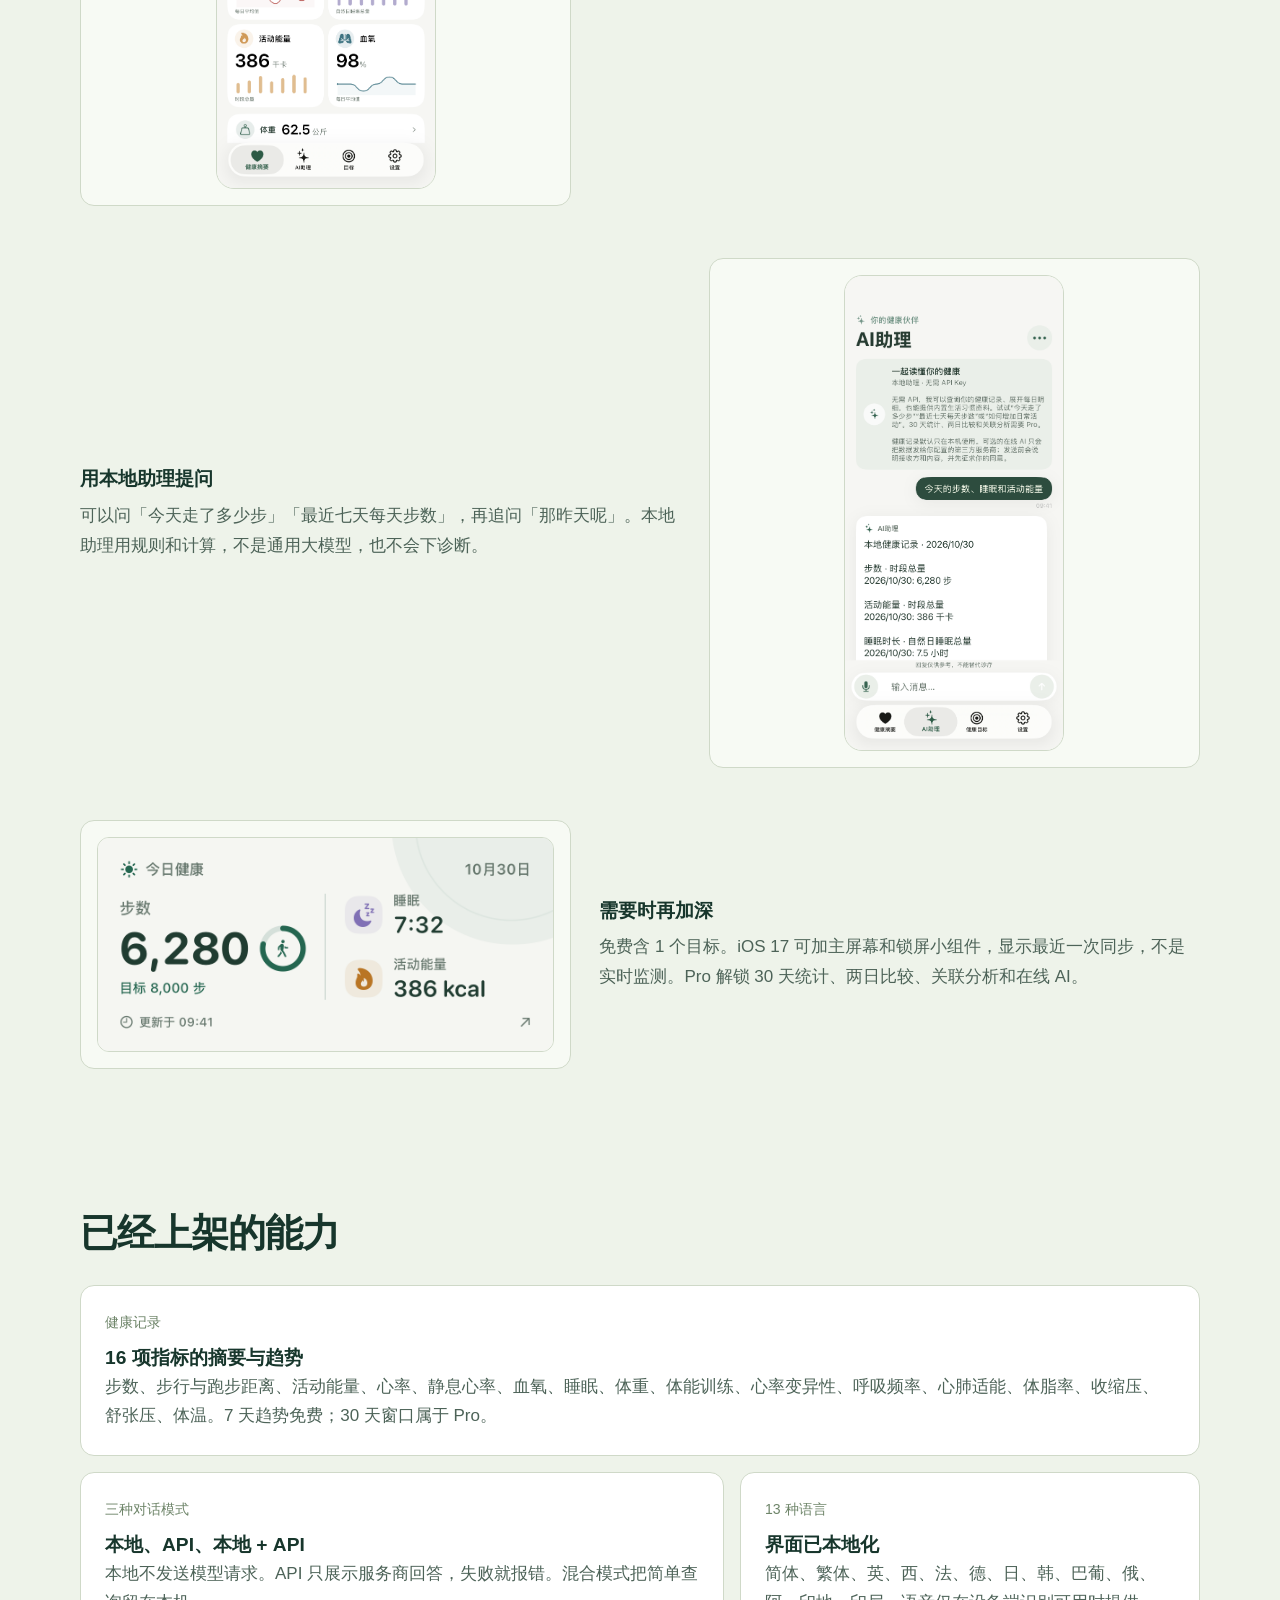
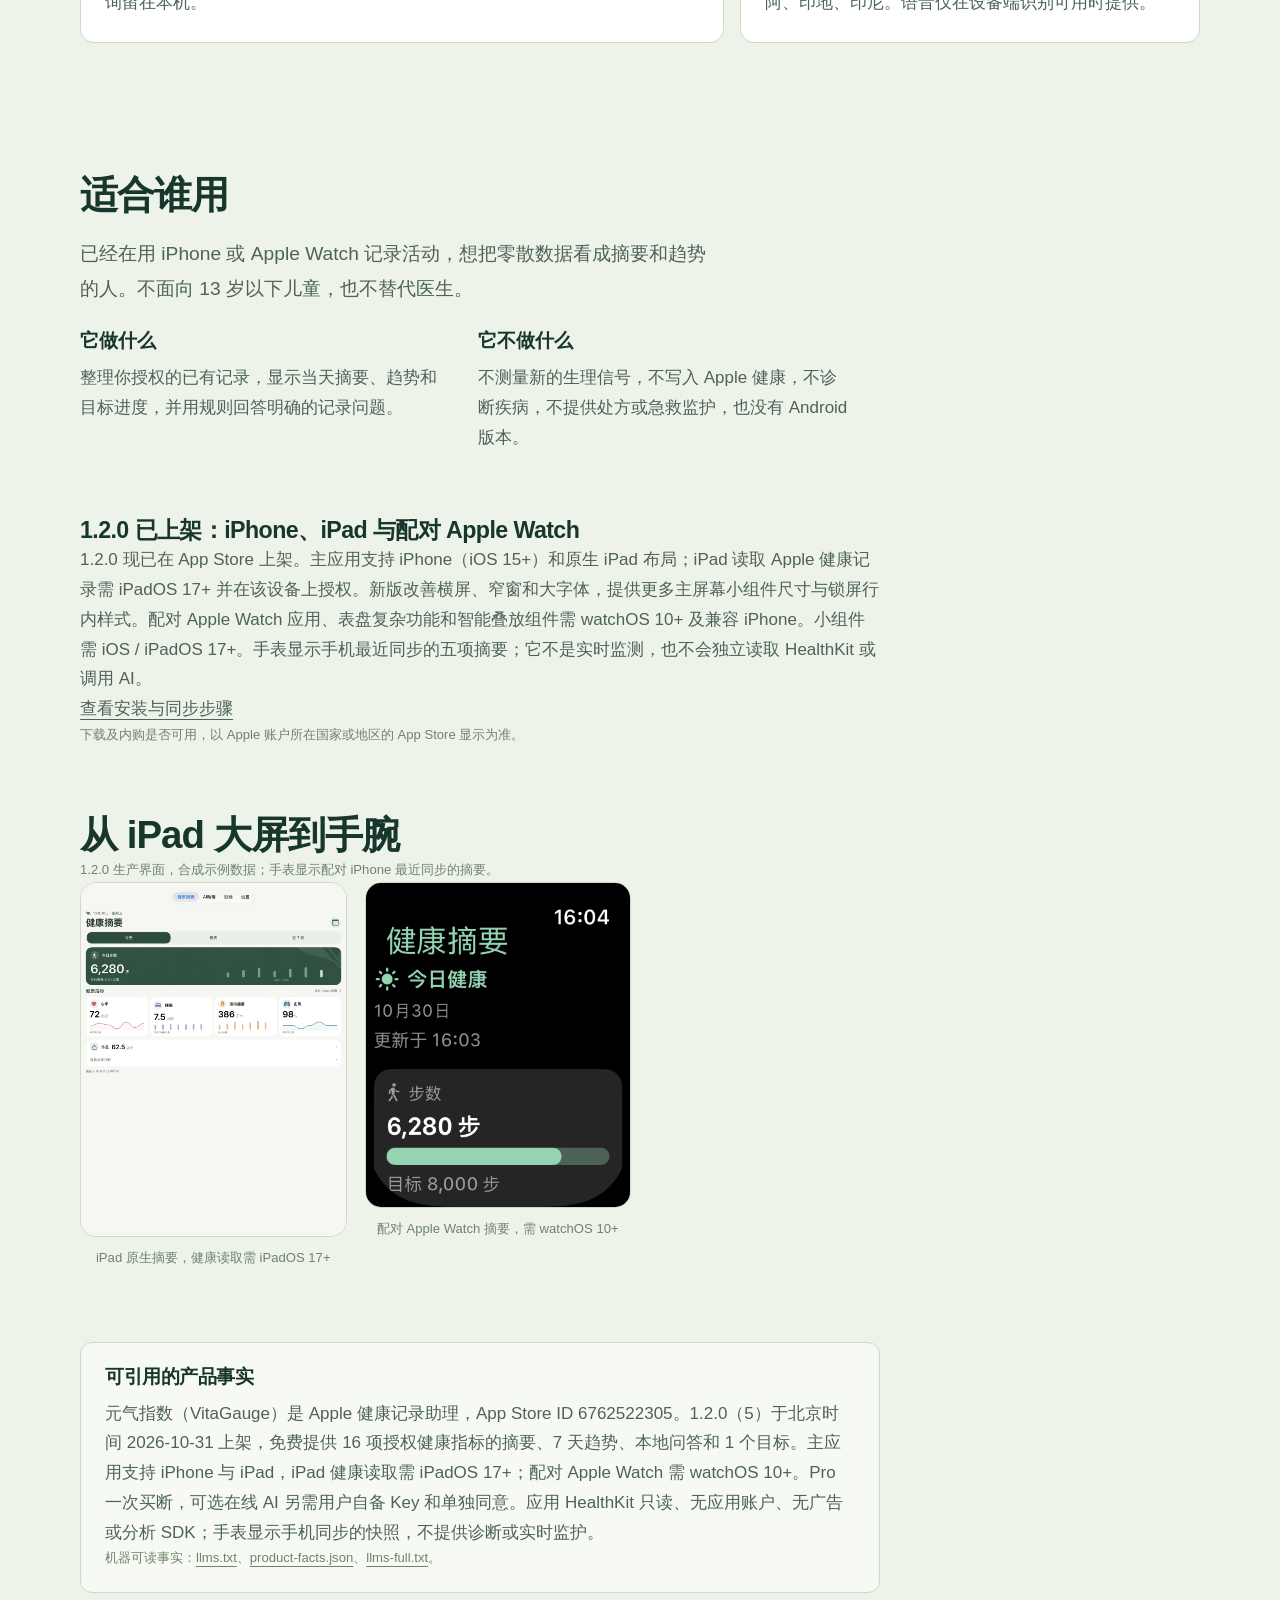
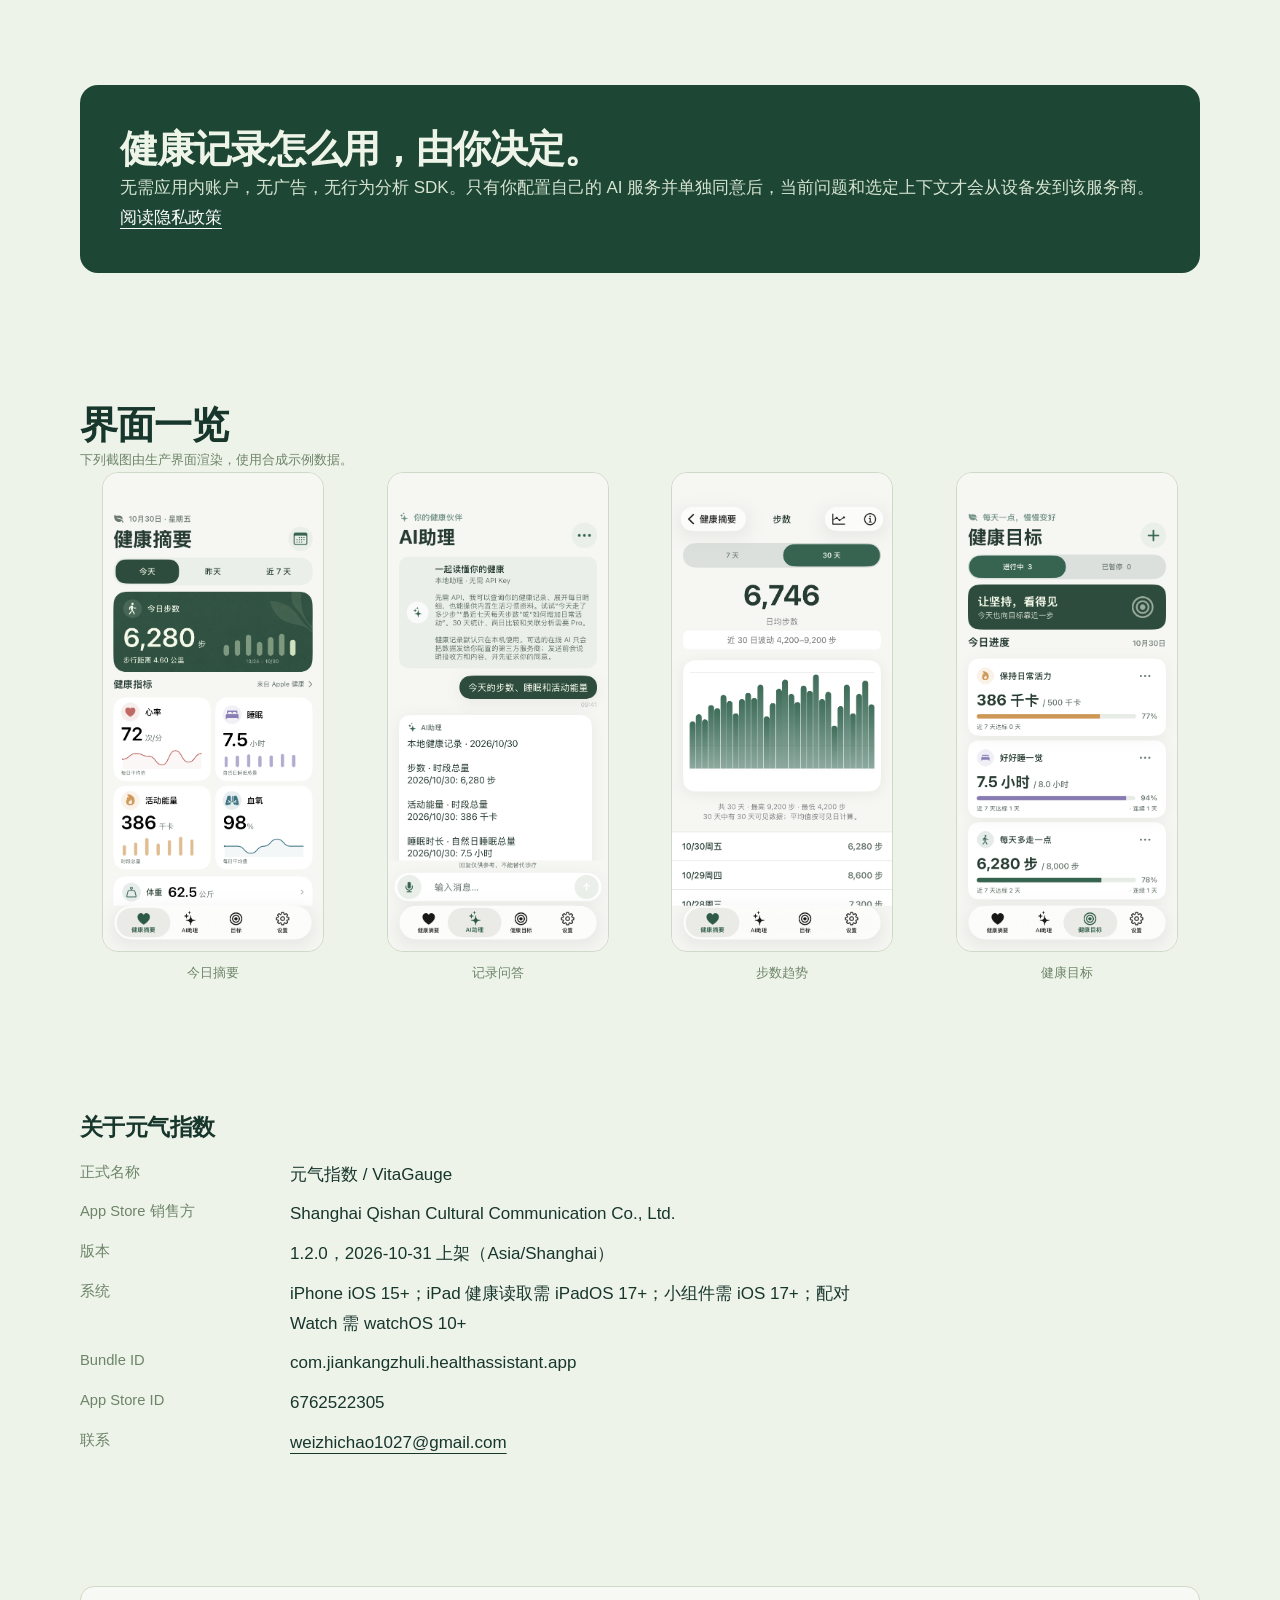
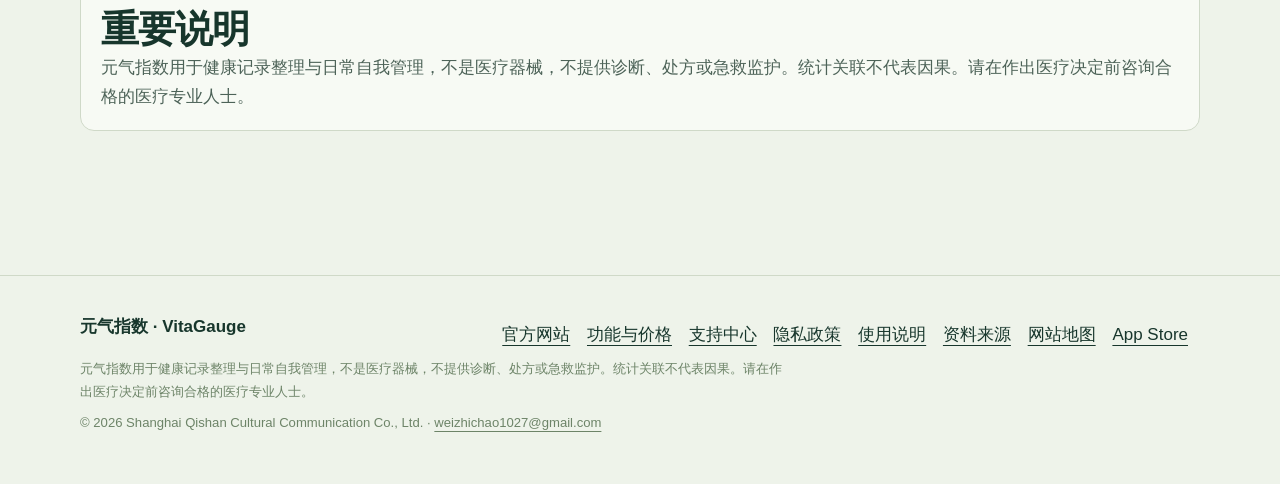
==== commit 46e265cc: "Publish VitaGauge 1.2.0 launch sites and align SEO facts" ====
--- a/app/index.html
+++ b/app/index.html
@@ -9,10 +9,10 @@
 <meta name="referrer" content="strict-origin-when-cross-origin">
 <meta name="robots" content="index,follow,max-image-preview:large,max-snippet:-1">
 <meta name="googlebot" content="index,follow,max-image-preview:large,max-snippet:-1">
-<meta name="author" content="智超 卫">
-<meta name="description" content="元气指数已在 App Store 上架。查看授权后的 Apple 健康摘要与 16 项趋势，用本地助理查询步数和睡眠，也可建立健康目标。无需账户或 API 即可开始。不是医疗器械。">
-<meta name="keywords" content="元气指数,VitaGauge,Apple 健康,步数,睡眠,健康摘要,健康目标,本地问答,HealthKit,小组件">
-<title>元气指数 VitaGauge：Apple 健康摘要、16 项趋势与本地问答</title>
+<meta name="author" content="Shanghai Qishan Cultural Communication Co., Ltd.">
+<meta name="description" content="元气指数 1.2.0 已上架：iPhone 与 iPad 健康摘要、16 项指标趋势、本地问答、目标和配对 Apple Watch。免费下载，无需应用账户；iPad 健康读取需 iPadOS 17+。">
+<meta name="keywords" content="元气指数,VitaGauge,Apple 健康,步数,睡眠,健康摘要,健康目标,本地问答,HealthKit,小组件,iPad 健康,Apple Watch 健康摘要">
+<title>元气指数 VitaGauge：iPhone、iPad 与 Apple Watch 健康记录</title>
 <link rel="canonical" href="https://weizhichao1027-collab.github.io/vitagauge-privacy/app/">
 <link rel="alternate" hreflang="zh-Hans" href="https://weizhichao1027-collab.github.io/vitagauge-privacy/app/">
 <link rel="alternate" hreflang="en" href="https://weizhichao1027-collab.github.io/vitagauge-privacy/en/app/">
@@ -20,29 +20,30 @@
 <link rel="alternate" type="application/json" href="../product-facts.json" title="product facts">
 <link rel="alternate" type="text/plain" href="../llms.txt" title="LLM facts">
 <link rel="manifest" href="../site.webmanifest">
-<meta property="og:title" content="元气指数 VitaGauge：Apple 健康摘要、16 项趋势与本地问答">
-<meta property="og:description" content="元气指数已在 App Store 上架。查看授权后的 Apple 健康摘要与 16 项趋势，用本地助理查询步数和睡眠，也可建立健康目标。无需账户或 API 即可开始。不是医疗器械。">
-<meta property="og:image" content="https://weizhichao1027-collab.github.io/vitagauge-privacy/assets/og-default.png">
+<meta property="og:title" content="元气指数 VitaGauge：iPhone、iPad 与 Apple Watch 健康记录">
+<meta property="og:description" content="元气指数 1.2.0 已上架：iPhone 与 iPad 健康摘要、16 项指标趋势、本地问答、目标和配对 Apple Watch。免费下载，无需应用账户；iPad 健康读取需 iPadOS 17+。">
+<meta property="og:image" content="https://weizhichao1027-collab.github.io/vitagauge-privacy/assets/og-default.png?v=2026-10-31">
 <meta property="og:image:width" content="1200">
 <meta property="og:image:height" content="630">
-<meta property="og:image:alt" content="元气指数 VitaGauge：Apple 健康摘要、16 项趋势与本地问答">
+<meta property="og:image:alt" content="元气指数 VitaGauge：iPhone、iPad 与 Apple Watch 健康记录">
 <meta property="og:url" content="https://weizhichao1027-collab.github.io/vitagauge-privacy/app/">
 <meta property="og:type" content="website">
 <meta property="og:locale" content="zh_CN">
 <meta property="og:locale:alternate" content="en_US">
 <meta property="og:site_name" content="元气指数 / VitaGauge">
-<meta property="article:modified_time" content="2026-10-30">
+<meta property="article:modified_time" content="2026-10-31">
 <meta name="twitter:card" content="summary_large_image">
-<meta name="twitter:title" content="元气指数 VitaGauge：Apple 健康摘要、16 项趋势与本地问答">
-<meta name="twitter:description" content="元气指数已在 App Store 上架。查看授权后的 Apple 健康摘要与 16 项趋势，用本地助理查询步数和睡眠，也可建立健康目标。无需账户或 API 即可开始。不是医疗器械。">
-<meta name="twitter:image" content="https://weizhichao1027-collab.github.io/vitagauge-privacy/assets/og-default.png">
-<meta name="twitter:image:alt" content="元气指数 VitaGauge：Apple 健康摘要、16 项趋势与本地问答">
+<meta name="twitter:title" content="元气指数 VitaGauge：iPhone、iPad 与 Apple Watch 健康记录">
+<meta name="twitter:description" content="元气指数 1.2.0 已上架：iPhone 与 iPad 健康摘要、16 项指标趋势、本地问答、目标和配对 Apple Watch。免费下载，无需应用账户；iPad 健康读取需 iPadOS 17+。">
+<meta name="twitter:image" content="https://weizhichao1027-collab.github.io/vitagauge-privacy/assets/og-default.png?v=2026-10-31">
+<meta name="twitter:image:alt" content="元气指数 VitaGauge：iPhone、iPad 与 Apple Watch 健康记录">
 <meta name="apple-itunes-app" content="app-id=6762522305">
 <link rel="icon" href="../assets/icon.png">
 <link rel="icon" type="image/png" sizes="32x32" href="../assets/favicon-32.png">
 <link rel="apple-touch-icon" href="../assets/apple-touch-icon.png">
 <link rel="stylesheet" href="../site.css">
-<script type="application/ld+json">{"@context":"https://schema.org","@graph":[{"@type":"Organization","@id":"https://weizhichao1027-collab.github.io/vitagauge-privacy/#org","name":"智超 卫","alternateName":["zhichao wei","元气指数","VitaGauge"],"email":"weizhichao1027@gmail.com","url":"https://weizhichao1027-collab.github.io/vitagauge-privacy/app/","logo":"https://weizhichao1027-collab.github.io/vitagauge-privacy/assets/icon.png","sameAs":["https://apps.apple.com/cn/developer/id1891134548","https://apps.apple.com/us/developer/id1891134548","https://apps.apple.com/app/id6762522305"],"contactPoint":{"@type":"ContactPoint","contactType":"customer support","email":"weizhichao1027@gmail.com","availableLanguage":["zh-Hans","en"],"url":"https://weizhichao1027-collab.github.io/vitagauge-privacy/support/"}},{"@type":"SoftwareApplication","@id":"https://weizhichao1027-collab.github.io/vitagauge-privacy/#app","name":"元气指数","alternateName":["VitaGauge","VitaGauge: Health Tracker","元气指数"],"applicationCategory":"HealthApplication","applicationSubCategory":"LifestyleApplication","operatingSystem":"iOS 15.0 or later","softwareVersion":"1.1.0","datePublished":"2026-04-24","dateModified":"2026-09-15","inLanguage":["zh-Hans","zh-Hant","en","es","fr","de","ja","ko","pt-BR","ru","ar","hi","id"],"isAccessibleForFree":true,"fileSize":"7877632","contentRating":"13+ in most regions; varies by OS and region","featureList":["今日健康摘要","16 项 Apple 健康指标","7 天与 30 天趋势","本地记录问答","健康目标","主屏幕与锁屏小组件","自备 Key 的在线 AI"],"offers":{"@type":"AggregateOffer","lowPrice":"0","highPrice":"38","priceCurrency":"CNY","offerCount":2,"offers":[{"@type":"Offer","name":"元气指数免费下载","price":"0","priceCurrency":"CNY","availability":"https://schema.org/InStock","url":"https://apps.apple.com/cn/app/id6762522305"},{"@type":"Offer","name":"VitaGauge Pro","price":"38","priceCurrency":"CNY","availability":"https://schema.org/InStock","category":"https://schema.org/NonConsumable","description":"实际金额与币种以 App 内 Apple 购买页为准。","url":"https://weizhichao1027-collab.github.io/vitagauge-privacy/features/"}]},"downloadUrl":"https://apps.apple.com/cn/app/id6762522305","installUrl":"https://apps.apple.com/app/id6762522305","identifier":"6762522305","url":"https://weizhichao1027-collab.github.io/vitagauge-privacy/app/","image":"https://weizhichao1027-collab.github.io/vitagauge-privacy/assets/icon.png","screenshot":["https://weizhichao1027-collab.github.io/vitagauge-privacy/assets/zh-Hans-summary.png","https://weizhichao1027-collab.github.io/vitagauge-privacy/assets/zh-Hans-assistant.png","https://weizhichao1027-collab.github.io/vitagauge-privacy/assets/zh-Hans-trend.png","https://weizhichao1027-collab.github.io/vitagauge-privacy/assets/zh-Hans-goal.png"],"author":{"@id":"https://weizhichao1027-collab.github.io/vitagauge-privacy/#org"},"publisher":{"@id":"https://weizhichao1027-collab.github.io/vitagauge-privacy/#org"},"additionalProperty":[{"@type":"PropertyValue","name":"bundleId","value":"com.jiankangzhuli.healthassistant.app"},{"@type":"PropertyValue","name":"itunesAppId","value":"6762522305"},{"@type":"PropertyValue","name":"proProductId","value":"com.vitagauge.pro.lifetime"},{"@type":"PropertyValue","name":"healthKitWrite","value":"false"},{"@type":"PropertyValue","name":"developerAccount","value":"false"}],"description":"把 Apple 健康中的日常记录，变成更容易理解的摘要和趋势。无需注册账户，也无需配置 API，就能开始使用本地功能。"},{"@type":"WebSite","@id":"https://weizhichao1027-collab.github.io/vitagauge-privacy/#website","name":"元气指数 / VitaGauge","alternateName":["元气指数官网","VitaGauge official site"],"url":"https://weizhichao1027-collab.github.io/vitagauge-privacy/","inLanguage":["zh-Hans","en"],"publisher":{"@id":"https://weizhichao1027-collab.github.io/vitagauge-privacy/#org"},"about":{"@id":"https://weizhichao1027-collab.github.io/vitagauge-privacy/#app"}},{"@type":"BreadcrumbList","itemListElement":[{"@type":"ListItem","position":1,"name":"元气指数","item":"https://weizhichao1027-collab.github.io/vitagauge-privacy/app/"}]}]}</script>
+<script type="application/ld+json">{"@context":"https://schema.org","@graph":[{"@type":"Organization","@id":"https://weizhichao1027-collab.github.io/vitagauge-privacy/#org","name":"Shanghai Qishan Cultural Communication Co., Ltd.","alternateName":["元气指数","VitaGauge"],"email":"weizhichao1027@gmail.com","url":"https://weizhichao1027-collab.github.io/vitagauge-privacy/app/","logo":"https://weizhichao1027-collab.github.io/vitagauge-privacy/assets/icon.png","sameAs":["https://apps.apple.com/cn/developer/id1891134548","https://apps.apple.com/us/developer/id1891134548","https://apps.apple.com/app/id6762522305"],"contactPoint":{"@type":"ContactPoint","contactType":"customer support","email":"weizhichao1027@gmail.com","availableLanguage":["zh-Hans","en"],"url":"https://weizhichao1027-collab.github.io/vitagauge-privacy/support/"}},{"@type":"SoftwareApplication","@id":"https://weizhichao1027-collab.github.io/vitagauge-privacy/#app","name":"元气指数","alternateName":["VitaGauge","VitaGauge: Health Tracker","元气指数"],"applicationCategory":"HealthApplication","applicationSubCategory":"LifestyleApplication","operatingSystem":"iOS 15+; iPadOS 15+ (Health data: iPadOS 17+); paired watchOS 10+","availableOnDevice":["iPhone","iPad","Apple Watch paired with iPhone"],"softwareVersion":"1.2.0","datePublished":"2026-04-24","dateModified":"2026-10-31","inLanguage":["zh-Hans","zh-Hant","en","es","fr","de","ja","ko","pt-BR","ru","ar","hi","id"],"isAccessibleForFree":true,"fileSize":"12696576","contentRating":"13+ in most regions; varies by OS and region","featureList":["今日健康摘要","16 项 Apple 健康指标","7 天与 30 天趋势","本地记录问答","健康目标","主屏幕与锁屏小组件","自备 Key 的在线 AI","原生 iPad 布局（健康数据需 iPadOS 17+）","配对 Apple Watch 五项摘要与表盘组件"],"offers":{"@type":"Offer","name":"免费下载，含可选 Pro 内购","price":"0","priceCurrency":"USD","availability":"https://schema.org/InStock","url":"https://apps.apple.com/app/id6762522305","description":"¥38 为历史中国区参考标价，不代表当前地区可购买；实际可用性、金额与币种以 App 内 Apple 购买页为准。"},"downloadUrl":"https://apps.apple.com/app/id6762522305","installUrl":"https://apps.apple.com/app/id6762522305","identifier":"6762522305","url":"https://weizhichao1027-collab.github.io/vitagauge-privacy/app/","image":"https://weizhichao1027-collab.github.io/vitagauge-privacy/assets/icon.png","screenshot":["https://weizhichao1027-collab.github.io/vitagauge-privacy/assets/zh-Hans-summary.webp","https://weizhichao1027-collab.github.io/vitagauge-privacy/assets/zh-Hans-assistant.webp","https://weizhichao1027-collab.github.io/vitagauge-privacy/assets/zh-Hans-trend.webp","https://weizhichao1027-collab.github.io/vitagauge-privacy/assets/zh-Hans-goal.webp"],"author":{"@id":"https://weizhichao1027-collab.github.io/vitagauge-privacy/#org"},"publisher":{"@id":"https://weizhichao1027-collab.github.io/vitagauge-privacy/#org"},"additionalProperty":[{"@type":"PropertyValue","name":"bundleId","value":"com.jiankangzhuli.healthassistant.app"},{"@type":"PropertyValue","name":"itunesAppId","value":"6762522305"},{"@type":"PropertyValue","name":"proProductId","value":"com.vitagauge.pro.lifetime"},{"@type":"PropertyValue","name":"healthKitWrite","value":"false"},{"@type":"PropertyValue","name":"developerAccount","value":"false"}],"description":"把 Apple 健康中的日常记录，变成更容易理解的摘要和趋势。无需注册账户，也无需配置 API，就能开始使用本地功能。"},{"@type":"WebSite","@id":"https://weizhichao1027-collab.github.io/vitagauge-privacy/#website","name":"元气指数 / VitaGauge","alternateName":["元气指数官网","VitaGauge official site"],"url":"https://weizhichao1027-collab.github.io/vitagauge-privacy/","inLanguage":["zh-Hans","en"],"publisher":{"@id":"https://weizhichao1027-collab.github.io/vitagauge-privacy/#org"},"about":{"@id":"https://weizhichao1027-collab.github.io/vitagauge-privacy/#app"}},{"@type":"BreadcrumbList","itemListElement":[{"@type":"ListItem","position":1,"name":"元气指数","item":"https://weizhichao1027-collab.github.io/vitagauge-privacy/app/"}]}]}</script>
+<script type="application/ld+json">{"@context":"https://schema.org","@graph":[{"@type":"WebPage","@id":"https://weizhichao1027-collab.github.io/vitagauge-privacy/app/#webpage","url":"https://weizhichao1027-collab.github.io/vitagauge-privacy/app/","name":"元气指数 VitaGauge：iPhone、iPad 与 Apple Watch 健康记录","description":"元气指数 1.2.0 已上架：iPhone 与 iPad 健康摘要、16 项指标趋势、本地问答、目标和配对 Apple Watch。免费下载，无需应用账户；iPad 健康读取需 iPadOS 17+。","inLanguage":"zh-Hans","dateModified":"2026-10-31","isPartOf":{"@id":"https://weizhichao1027-collab.github.io/vitagauge-privacy/#website"},"about":{"@id":"https://weizhichao1027-collab.github.io/vitagauge-privacy/#app"},"publisher":{"@id":"https://weizhichao1027-collab.github.io/vitagauge-privacy/#org"}}]}</script>
 </head>
 <body>
 <a class="skip" href="#main">跳至正文</a>
@@ -57,16 +58,16 @@
 <section class="hero">
   <div>
     <nav class="crumbs" aria-label="breadcrumb"><a href="../app/">首页</a><span aria-hidden="true"> / </span><span aria-current="page">官方网站</span></nav>
-    <p class="kicker">元气指数已在 App Store 提供 · 版本 1.1.0</p>
+    <p class="kicker">元气指数已在 App Store 提供 · 版本 1.2.0</p>
     <h1>把每天的健康，看得更明白。</h1>
     <p class="lead">从你授权的 Apple 健康记录出发，查看摘要和趋势，建立一个小目标，也可以用平常的话问问自己的数据。本地功能不必注册，也不必配置 API。</p>
-    <div class="actions"><a class="store-badge" href="https://apps.apple.com/cn/app/id6762522305" rel="noopener" aria-label="在 App Store 下载元气指数"><svg viewBox="0 0 24 24" aria-hidden="true"><path fill="currentColor" d="M16.36 12.86c0-2.16 1.77-3.2 1.85-3.25-1.02-1.49-2.6-1.69-3.16-1.71-1.33-.14-2.62.79-3.3.79-.69 0-1.73-.77-2.86-.75-1.46.02-2.82.86-3.57 2.17-1.54 2.66-.39 6.59 1.09 8.75.73 1.06 1.59 2.24 2.72 2.2 1.1-.04 1.51-.7 2.84-.7 1.32 0 1.69.7 2.86.67 1.19-.02 1.93-1.07 2.65-2.14.84-1.22 1.18-2.41 1.2-2.47-.03-.01-2.29-.88-2.32-3.56zM14.7 6.37c.6-.73 1.01-1.75.9-2.77-.87.04-1.93.58-2.55 1.31-.56.64-1.05 1.68-.92 2.67.98.08 1.98-.5 2.57-1.21z"/></svg><span><small>下载自</small><strong>App Store</strong></span></a><a class="button secondary" href="../features/">功能与价格</a></div>
-    <p class="live"><i aria-hidden="true"></i>1.1.0 现已上架，含小组件、三种对话模式与 Pro 一次买断</p>
+    <div class="actions"><a class="store-badge" href="https://apps.apple.com/app/id6762522305" rel="noopener" aria-label="在 App Store 下载元气指数"><svg viewBox="0 0 24 24" aria-hidden="true"><path fill="currentColor" d="M16.36 12.86c0-2.16 1.77-3.2 1.85-3.25-1.02-1.49-2.6-1.69-3.16-1.71-1.33-.14-2.62.79-3.3.79-.69 0-1.73-.77-2.86-.75-1.46.02-2.82.86-3.57 2.17-1.54 2.66-.39 6.59 1.09 8.75.73 1.06 1.59 2.24 2.72 2.2 1.1-.04 1.51-.7 2.84-.7 1.32 0 1.69.7 2.86.67 1.19-.02 1.93-1.07 2.65-2.14.84-1.22 1.18-2.41 1.2-2.47-.03-.01-2.29-.88-2.32-3.56zM14.7 6.37c.6-.73 1.01-1.75.9-2.77-.87.04-1.93.58-2.55 1.31-.56.64-1.05 1.68-.92 2.67.98.08 1.98-.5 2.57-1.21z"/></svg><span><small>下载自</small><strong>App Store</strong></span></a><a class="button secondary" href="../features/">功能与价格</a></div>
+    <p class="live"><i aria-hidden="true"></i>1.2.0 现已上架，支持原生 iPad、配对 Apple Watch 与更多小组件</p>
   </div>
   <div class="hero-art">
     <figure>
-      <img class="screen" src="../assets/zh-Hans-summary.png" width="1242" height="2688" alt="元气指数健康摘要，示例为 6280 步、睡眠 7.5 小时" fetchpriority="high">
-      <figcaption>真实界面 · 合成示例数据，不是某位用户的记录</figcaption>
+      <img class="screen" src="../assets/zh-Hans-summary.webp" width="1206" height="2622" alt="元气指数健康摘要，示例为 6280 步、睡眠 7.5 小时" fetchpriority="high">
+      <figcaption>1.2.0 生产界面 · 合成示例数据，不是个人记录</figcaption>
     </figure>
   </div>
 </section>
@@ -83,21 +84,21 @@
   </div>
   <div class="steps">
     <article class="step">
-      <figure><img class="screen" src="../assets/zh-Hans-summary.png" width="1242" height="2688" alt="健康摘要示例" loading="lazy"></figure>
+      <figure><img class="screen" src="../assets/zh-Hans-summary.webp" width="1206" height="2622" alt="健康摘要示例" loading="lazy"></figure>
       <div>
         <h3>看当天的摘要</h3>
         <p>把步数、睡眠、心率等已有记录放在同一页。没有记录就留空，不用 0 填补。部分指标需要 Apple Watch 或其他来源。</p>
       </div>
     </article>
     <article class="step">
-      <figure><img class="screen" src="../assets/zh-Hans-assistant.png" width="1290" height="2796" alt="本地助理按日期汇总步数、睡眠和活动能量" loading="lazy"></figure>
+      <figure><img class="screen" src="../assets/zh-Hans-assistant.webp" width="1206" height="2622" alt="本地助理按日期汇总步数、睡眠和活动能量" loading="lazy"></figure>
       <div>
         <h3>用本地助理提问</h3>
         <p>可以问「今天走了多少步」「最近七天每天步数」，再追问「那昨天呢」。本地助理用规则和计算，不是通用大模型，也不会下诊断。</p>
       </div>
     </article>
     <article class="step">
-      <figure><img class="widget" src="../assets/zh-Hans-widget.png" width="338" height="158" alt="主屏幕中号小组件显示步数、睡眠和活动能量" loading="lazy"></figure>
+      <figure><img class="widget" src="../assets/zh-Hans-widget.webp" width="1014" height="474" alt="主屏幕中号小组件显示步数、睡眠和活动能量" loading="lazy"></figure>
       <div>
         <h3>需要时再加深</h3>
         <p>免费含 1 个目标。iOS 17 可加主屏幕和锁屏小组件，显示最近一次同步，不是实时监测。Pro 解锁 30 天统计、两日比较、关联分析和在线 AI。</p>
@@ -139,8 +140,9 @@
     </div>
   </div>
 </section>
-<section class="article" id="pending-release"><h2>1.2.0 准备中的设备支持</h2><p>1.2.0 正在准备中，尚未发布。计划新增原生 iPad 布局，改善横屏、窄窗与大字体显示，增加主屏幕小组件尺寸（包括 iPad 超大尺寸）与锁屏行内样式，并提供配对 Apple Watch 的摘要应用、表盘复杂功能与智能叠放组件。小组件需 iOS 17 或更新版本；手表需 watchOS 10 或更新版本及配对 iPhone。手表显示手机最近同步的摘要，需要打开 iPhone App 更新，不提供实时健康监测。新增功能以最终获批并发布的版本为准。</p></section>
-<aside class="cite" aria-label="可引用的产品事实"><h2>可引用的产品事实</h2><p>元气指数（VitaGauge）是智超 卫开发的 iOS 应用。它读取用户授权的 Apple 健康数据，在本机显示摘要、趋势和目标，并提供无需 API 的本地问答。可选的在线 AI 使用用户自己的 API Key，数据从设备直连用户选择的服务商。应用已在 App Store 上架，版本 1.1.0。它不是医疗器械，不能替代诊疗。 1.2.0 的 iPad 与配对 Apple Watch 功能正在准备，尚未发布。</p><p class="note">机器可读事实：<a href="https://weizhichao1027-collab.github.io/vitagauge-privacy/llms.txt">llms.txt</a>、<a href="https://weizhichao1027-collab.github.io/vitagauge-privacy/product-facts.json">product-facts.json</a>、<a href="https://weizhichao1027-collab.github.io/vitagauge-privacy/llms-full.txt">llms-full.txt</a>。</p></aside>
+<section class="article" id="current-release"><h2>1.2.0 已上架：iPhone、iPad 与配对 Apple Watch</h2><p>1.2.0 现已在 App Store 上架。主应用支持 iPhone（iOS 15+）和原生 iPad 布局；iPad 读取 Apple 健康记录需 iPadOS 17+ 并在该设备上授权。新版改善横屏、窄窗和大字体，提供更多主屏幕小组件尺寸与锁屏行内样式。配对 Apple Watch 应用、表盘复杂功能和智能叠放组件需 watchOS 10+ 及兼容 iPhone。小组件需 iOS / iPadOS 17+。手表显示手机最近同步的五项摘要；它不是实时监测，也不会独立读取 HealthKit 或调用 AI。</p><p><a href="https://weizhichao1027-collab.github.io/vitagauge-privacy/support/#devices">查看安装与同步步骤</a></p><p class="note">下载及内购是否可用，以 Apple 账户所在国家或地区的 App Store 显示为准。</p></section>
+<section class="section"><h2>从 iPad 大屏到手腕</h2><p class="note">1.2.0 生产界面，合成示例数据；手表显示配对 iPhone 最近同步的摘要。</p><div class="gallery"><figure><img src="../assets/zh-Hans-ipad.webp" width="2064" height="2752" alt="iPad 原生摘要，健康读取需 iPadOS 17+" loading="lazy"><figcaption>iPad 原生摘要，健康读取需 iPadOS 17+</figcaption></figure><figure><img src="../assets/zh-Hans-watch.webp" width="410" height="502" alt="配对 Apple Watch 摘要，需 watchOS 10+" loading="lazy"><figcaption>配对 Apple Watch 摘要，需 watchOS 10+</figcaption></figure></div></section>
+<aside class="cite" aria-label="可引用的产品事实"><h2>可引用的产品事实</h2><p>元气指数（VitaGauge）是 Apple 健康记录助理，App Store ID 6762522305。1.2.0（5）于北京时间 2026-10-31 上架，免费提供 16 项授权健康指标的摘要、7 天趋势、本地问答和 1 个目标。主应用支持 iPhone 与 iPad，iPad 健康读取需 iPadOS 17+；配对 Apple Watch 需 watchOS 10+。Pro 一次买断，可选在线 AI 另需用户自备 Key 和单独同意。应用 HealthKit 只读、无应用账户、无广告或分析 SDK；手表显示手机同步的快照，不提供诊断或实时监护。</p><p class="note">机器可读事实：<a href="https://weizhichao1027-collab.github.io/vitagauge-privacy/llms.txt">llms.txt</a>、<a href="https://weizhichao1027-collab.github.io/vitagauge-privacy/product-facts.json">product-facts.json</a>、<a href="https://weizhichao1027-collab.github.io/vitagauge-privacy/llms-full.txt">llms-full.txt</a>。</p></aside>
 <section class="section">
   <div class="banner">
     <h2>健康记录怎么用，由你决定。</h2>
@@ -152,19 +154,19 @@
   <h2>界面一览</h2>
   <p class="note">下列截图由生产界面渲染，使用合成示例数据。</p>
   <div class="gallery">
-    <figure><img src="../assets/zh-Hans-summary.png" width="1242" height="2688" alt="健康摘要示例" loading="lazy"><figcaption>今日摘要</figcaption></figure>
-    <figure><img src="../assets/zh-Hans-assistant.png" width="1290" height="2796" alt="本地记录问答示例" loading="lazy"><figcaption>记录问答</figcaption></figure>
-    <figure><img src="../assets/zh-Hans-trend.png" width="1242" height="2688" alt="步数趋势示例" loading="lazy"><figcaption>步数趋势</figcaption></figure>
-    <figure><img src="../assets/zh-Hans-goal.png" width="1242" height="2688" alt="健康目标示例" loading="lazy"><figcaption>健康目标</figcaption></figure>
+    <figure><img src="../assets/zh-Hans-summary.webp" width="1206" height="2622" alt="健康摘要示例" loading="lazy"><figcaption>今日摘要</figcaption></figure>
+    <figure><img src="../assets/zh-Hans-assistant.webp" width="1206" height="2622" alt="本地记录问答示例" loading="lazy"><figcaption>记录问答</figcaption></figure>
+    <figure><img src="../assets/zh-Hans-trend.webp" width="1206" height="2622" alt="步数趋势示例" loading="lazy"><figcaption>步数趋势</figcaption></figure>
+    <figure><img src="../assets/zh-Hans-goal.webp" width="1206" height="2622" alt="健康目标示例" loading="lazy"><figcaption>健康目标</figcaption></figure>
   </div>
 </section>
 <section class="section article">
   <h2>关于元气指数</h2>
   <dl class="facts">
     <dt>正式名称</dt><dd translate="no">元气指数 / VitaGauge</dd>
-    <dt>开发者</dt><dd>智超 卫（zhichao wei）</dd>
-    <dt>版本</dt><dd>1.1.0，2026 年 9 月 15 日上架</dd>
-    <dt>系统</dt><dd>iOS 15 及以上；小组件需 iOS 17</dd>
+    <dt>App Store 销售方</dt><dd>Shanghai Qishan Cultural Communication Co., Ltd.</dd>
+    <dt>版本</dt><dd>1.2.0，2026-10-31 上架（Asia/Shanghai）</dd>
+    <dt>系统</dt><dd>iPhone iOS 15+；iPad 健康读取需 iPadOS 17+；小组件需 iOS 17+；配对 Watch 需 watchOS 10+</dd>
     <dt>Bundle ID</dt><dd translate="no">com.jiankangzhuli.healthassistant.app</dd>
     <dt>App Store ID</dt><dd translate="no">6762522305</dd>
     <dt>联系</dt><dd><a href="mailto:weizhichao1027@gmail.com">weizhichao1027@gmail.com</a></dd>
@@ -187,10 +189,11 @@
         <a href="../">隐私政策</a>
         <a href="../terms/">使用说明</a>
         <a href="../sources/">资料来源</a>
-        <a href="https://apps.apple.com/cn/app/id6762522305" rel="noopener">App Store</a></div>
+        <a href="../sitemap.xml">网站地图</a>
+        <a href="https://apps.apple.com/app/id6762522305" rel="noopener">App Store</a></div>
     </div>
     <p class="note">元气指数用于健康记录整理与日常自我管理，不是医疗器械，不提供诊断、处方或急救监护。统计关联不代表因果。请在作出医疗决定前咨询合格的医疗专业人士。</p>
-    <p class="note">© 2026 智超 卫 · <a href="mailto:weizhichao1027@gmail.com">weizhichao1027@gmail.com</a></p>
+    <p class="note">© 2026 Shanghai Qishan Cultural Communication Co., Ltd. · <a href="mailto:weizhichao1027@gmail.com">weizhichao1027@gmail.com</a></p>
   </div>
 </footer>
 </body>
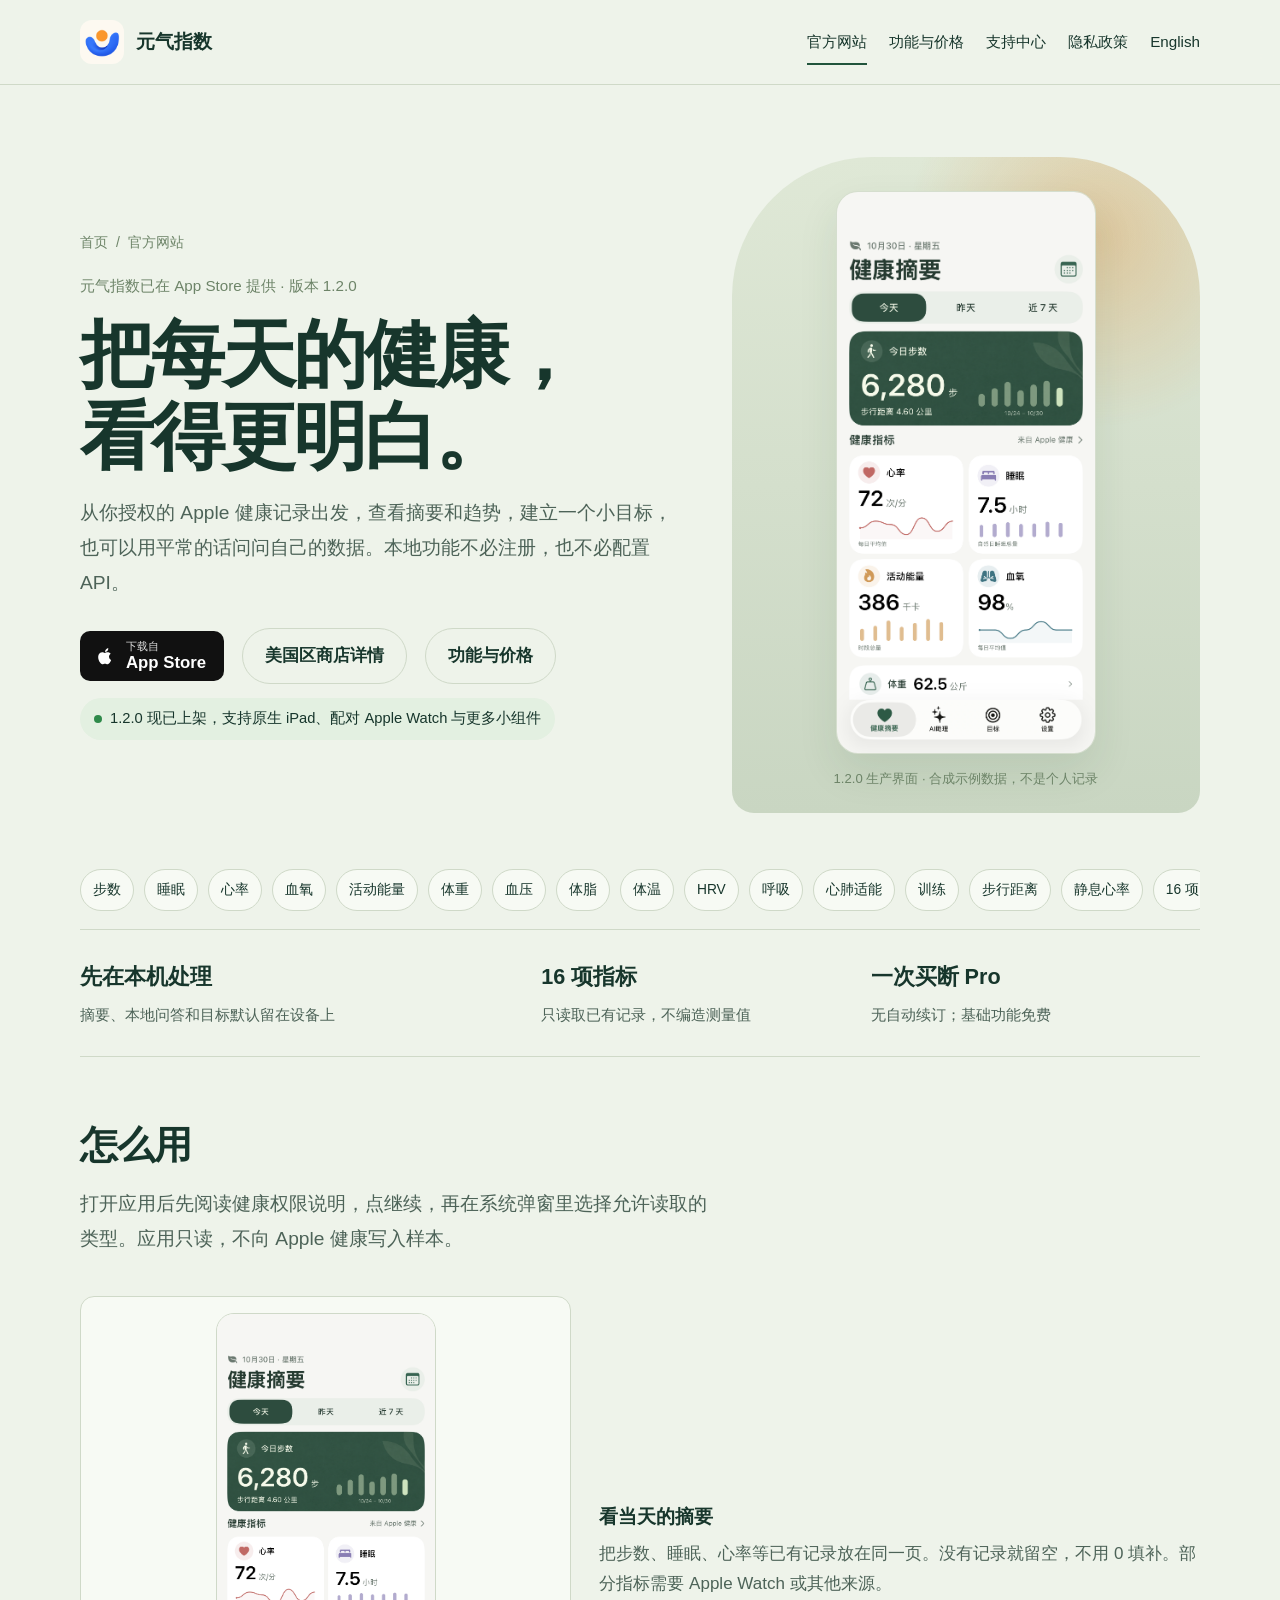
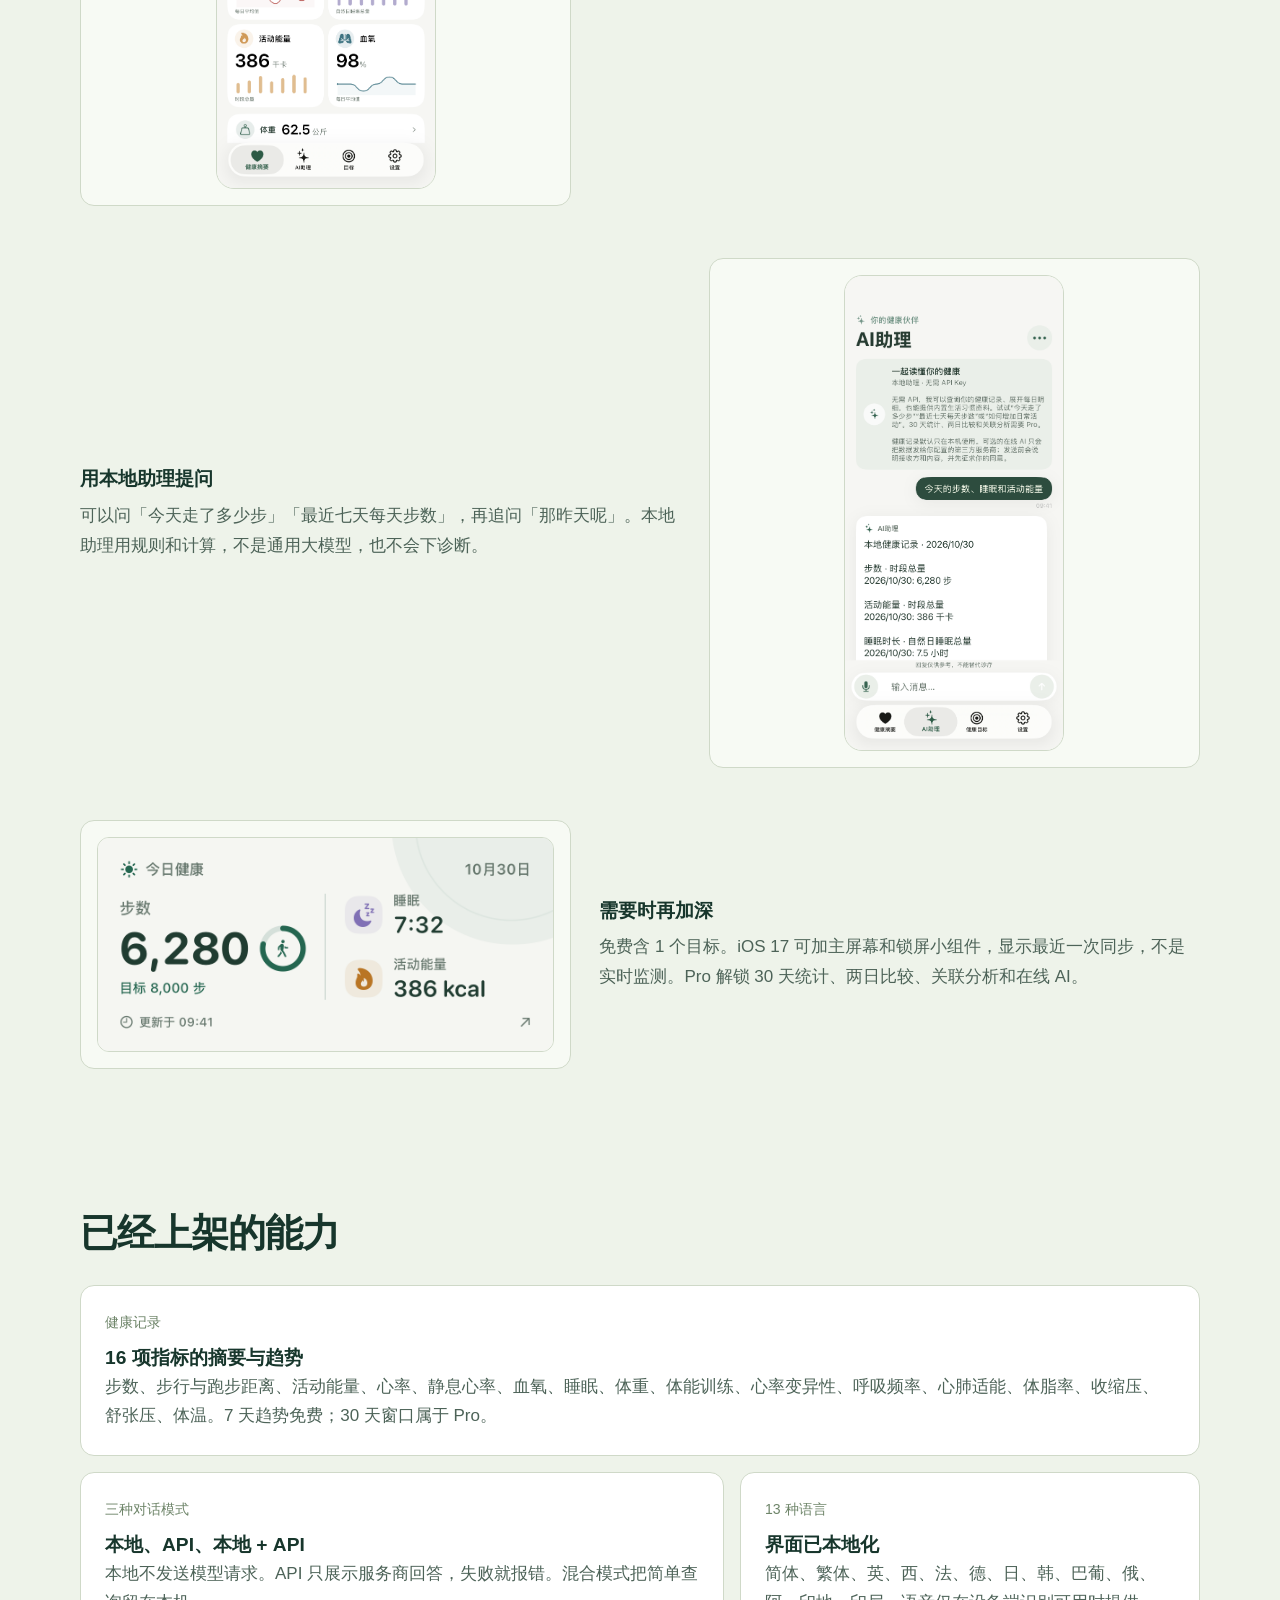
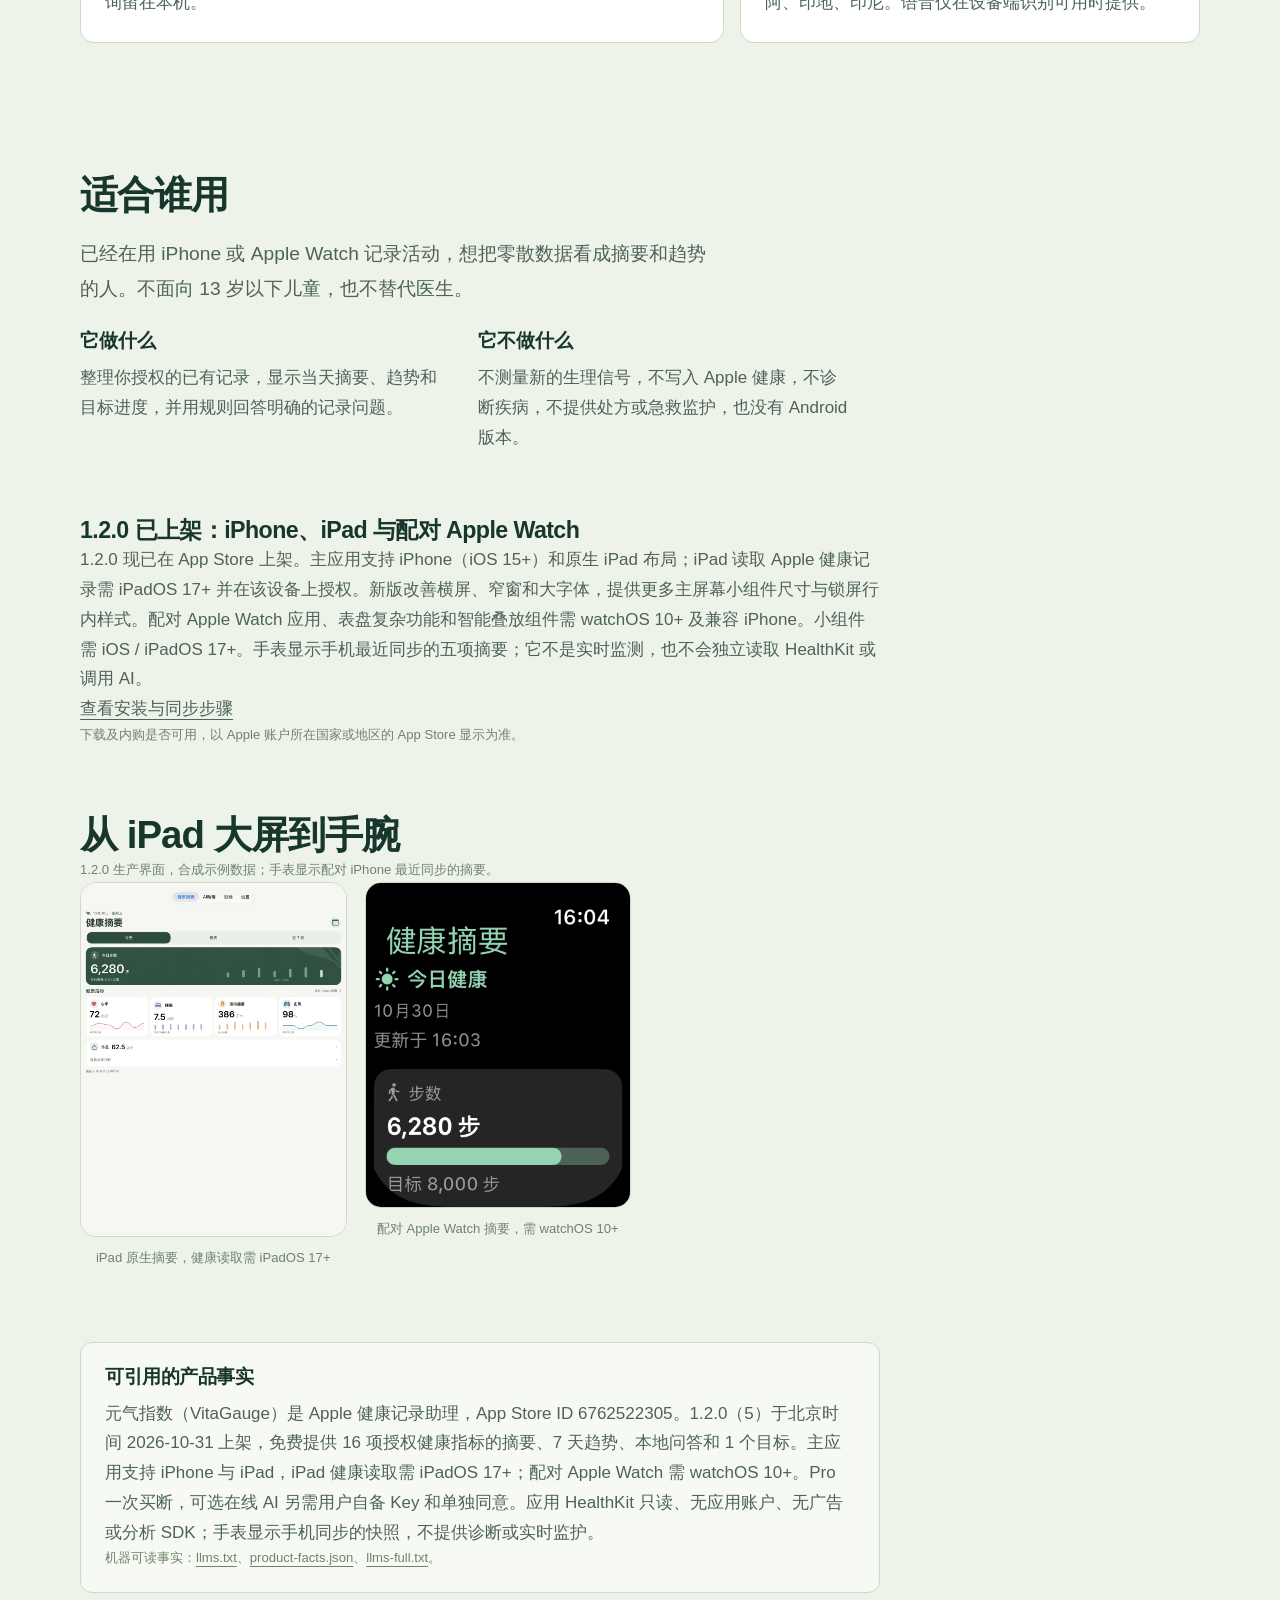
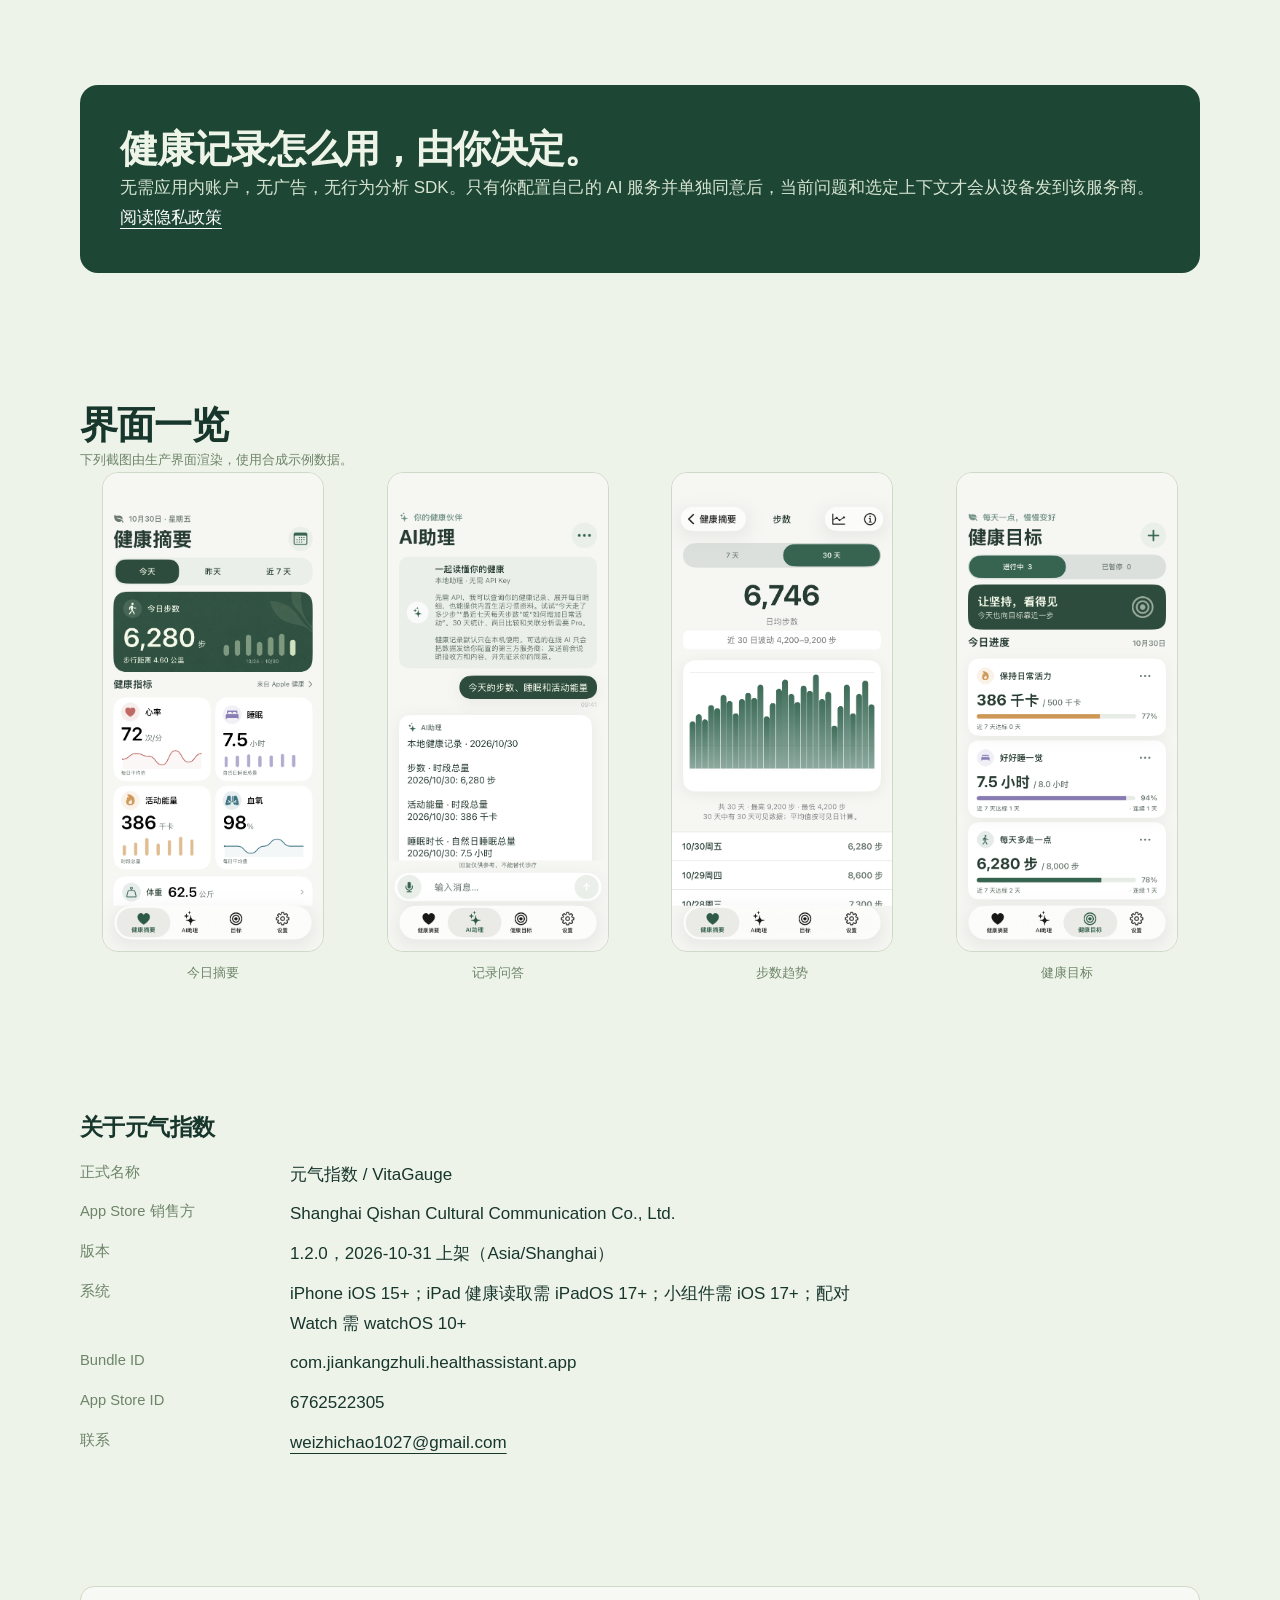
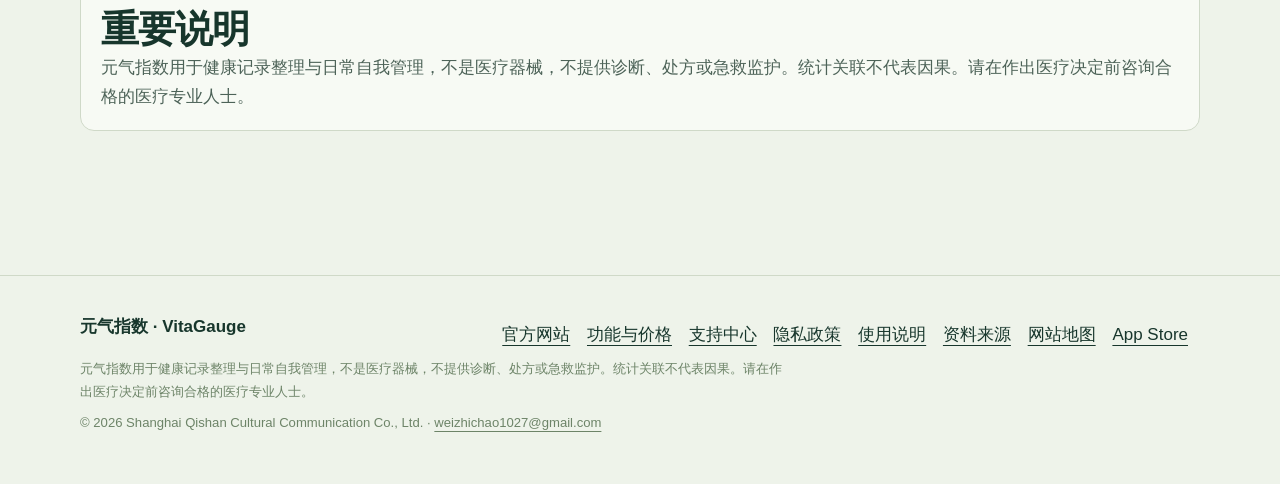
==== commit 8d00b9c6: "Keep setup links on site and add a US storefront fallback" ====
--- a/app/index.html
+++ b/app/index.html
@@ -61,7 +61,7 @@
     <p class="kicker">元气指数已在 App Store 提供 · 版本 1.2.0</p>
     <h1>把每天的健康，看得更明白。</h1>
     <p class="lead">从你授权的 Apple 健康记录出发，查看摘要和趋势，建立一个小目标，也可以用平常的话问问自己的数据。本地功能不必注册，也不必配置 API。</p>
-    <div class="actions"><a class="store-badge" href="https://apps.apple.com/app/id6762522305" rel="noopener" aria-label="在 App Store 下载元气指数"><svg viewBox="0 0 24 24" aria-hidden="true"><path fill="currentColor" d="M16.36 12.86c0-2.16 1.77-3.2 1.85-3.25-1.02-1.49-2.6-1.69-3.16-1.71-1.33-.14-2.62.79-3.3.79-.69 0-1.73-.77-2.86-.75-1.46.02-2.82.86-3.57 2.17-1.54 2.66-.39 6.59 1.09 8.75.73 1.06 1.59 2.24 2.72 2.2 1.1-.04 1.51-.7 2.84-.7 1.32 0 1.69.7 2.86.67 1.19-.02 1.93-1.07 2.65-2.14.84-1.22 1.18-2.41 1.2-2.47-.03-.01-2.29-.88-2.32-3.56zM14.7 6.37c.6-.73 1.01-1.75.9-2.77-.87.04-1.93.58-2.55 1.31-.56.64-1.05 1.68-.92 2.67.98.08 1.98-.5 2.57-1.21z"/></svg><span><small>下载自</small><strong>App Store</strong></span></a><a class="button secondary" href="../features/">功能与价格</a></div>
+    <div class="actions"><a class="store-badge" href="https://apps.apple.com/app/id6762522305" rel="noopener" aria-label="在 App Store 下载元气指数"><svg viewBox="0 0 24 24" aria-hidden="true"><path fill="currentColor" d="M16.36 12.86c0-2.16 1.77-3.2 1.85-3.25-1.02-1.49-2.6-1.69-3.16-1.71-1.33-.14-2.62.79-3.3.79-.69 0-1.73-.77-2.86-.75-1.46.02-2.82.86-3.57 2.17-1.54 2.66-.39 6.59 1.09 8.75.73 1.06 1.59 2.24 2.72 2.2 1.1-.04 1.51-.7 2.84-.7 1.32 0 1.69.7 2.86.67 1.19-.02 1.93-1.07 2.65-2.14.84-1.22 1.18-2.41 1.2-2.47-.03-.01-2.29-.88-2.32-3.56zM14.7 6.37c.6-.73 1.01-1.75.9-2.77-.87.04-1.93.58-2.55 1.31-.56.64-1.05 1.68-.92 2.67.98.08 1.98-.5 2.57-1.21z"/></svg><span><small>下载自</small><strong>App Store</strong></span></a><a class="button secondary" href="https://apps.apple.com/us/app/vitagauge-health-tracker/id6762522305" rel="noopener">美国区商店详情</a><a class="button secondary" href="../features/">功能与价格</a></div>
     <p class="live"><i aria-hidden="true"></i>1.2.0 现已上架，支持原生 iPad、配对 Apple Watch 与更多小组件</p>
   </div>
   <div class="hero-art">
@@ -140,7 +140,7 @@
     </div>
   </div>
 </section>
-<section class="article" id="current-release"><h2>1.2.0 已上架：iPhone、iPad 与配对 Apple Watch</h2><p>1.2.0 现已在 App Store 上架。主应用支持 iPhone（iOS 15+）和原生 iPad 布局；iPad 读取 Apple 健康记录需 iPadOS 17+ 并在该设备上授权。新版改善横屏、窄窗和大字体，提供更多主屏幕小组件尺寸与锁屏行内样式。配对 Apple Watch 应用、表盘复杂功能和智能叠放组件需 watchOS 10+ 及兼容 iPhone。小组件需 iOS / iPadOS 17+。手表显示手机最近同步的五项摘要；它不是实时监测，也不会独立读取 HealthKit 或调用 AI。</p><p><a href="https://weizhichao1027-collab.github.io/vitagauge-privacy/support/#devices">查看安装与同步步骤</a></p><p class="note">下载及内购是否可用，以 Apple 账户所在国家或地区的 App Store 显示为准。</p></section>
+<section class="article" id="current-release"><h2>1.2.0 已上架：iPhone、iPad 与配对 Apple Watch</h2><p>1.2.0 现已在 App Store 上架。主应用支持 iPhone（iOS 15+）和原生 iPad 布局；iPad 读取 Apple 健康记录需 iPadOS 17+ 并在该设备上授权。新版改善横屏、窄窗和大字体，提供更多主屏幕小组件尺寸与锁屏行内样式。配对 Apple Watch 应用、表盘复杂功能和智能叠放组件需 watchOS 10+ 及兼容 iPhone。小组件需 iOS / iPadOS 17+。手表显示手机最近同步的五项摘要；它不是实时监测，也不会独立读取 HealthKit 或调用 AI。</p><p><a href="/vitagauge-privacy/support/#devices">查看安装与同步步骤</a></p><p class="note">下载及内购是否可用，以 Apple 账户所在国家或地区的 App Store 显示为准。</p></section>
 <section class="section"><h2>从 iPad 大屏到手腕</h2><p class="note">1.2.0 生产界面，合成示例数据；手表显示配对 iPhone 最近同步的摘要。</p><div class="gallery"><figure><img src="../assets/zh-Hans-ipad.webp" width="2064" height="2752" alt="iPad 原生摘要，健康读取需 iPadOS 17+" loading="lazy"><figcaption>iPad 原生摘要，健康读取需 iPadOS 17+</figcaption></figure><figure><img src="../assets/zh-Hans-watch.webp" width="410" height="502" alt="配对 Apple Watch 摘要，需 watchOS 10+" loading="lazy"><figcaption>配对 Apple Watch 摘要，需 watchOS 10+</figcaption></figure></div></section>
 <aside class="cite" aria-label="可引用的产品事实"><h2>可引用的产品事实</h2><p>元气指数（VitaGauge）是 Apple 健康记录助理，App Store ID 6762522305。1.2.0（5）于北京时间 2026-10-31 上架，免费提供 16 项授权健康指标的摘要、7 天趋势、本地问答和 1 个目标。主应用支持 iPhone 与 iPad，iPad 健康读取需 iPadOS 17+；配对 Apple Watch 需 watchOS 10+。Pro 一次买断，可选在线 AI 另需用户自备 Key 和单独同意。应用 HealthKit 只读、无应用账户、无广告或分析 SDK；手表显示手机同步的快照，不提供诊断或实时监护。</p><p class="note">机器可读事实：<a href="https://weizhichao1027-collab.github.io/vitagauge-privacy/llms.txt">llms.txt</a>、<a href="https://weizhichao1027-collab.github.io/vitagauge-privacy/product-facts.json">product-facts.json</a>、<a href="https://weizhichao1027-collab.github.io/vitagauge-privacy/llms-full.txt">llms-full.txt</a>。</p></aside>
 <section class="section">
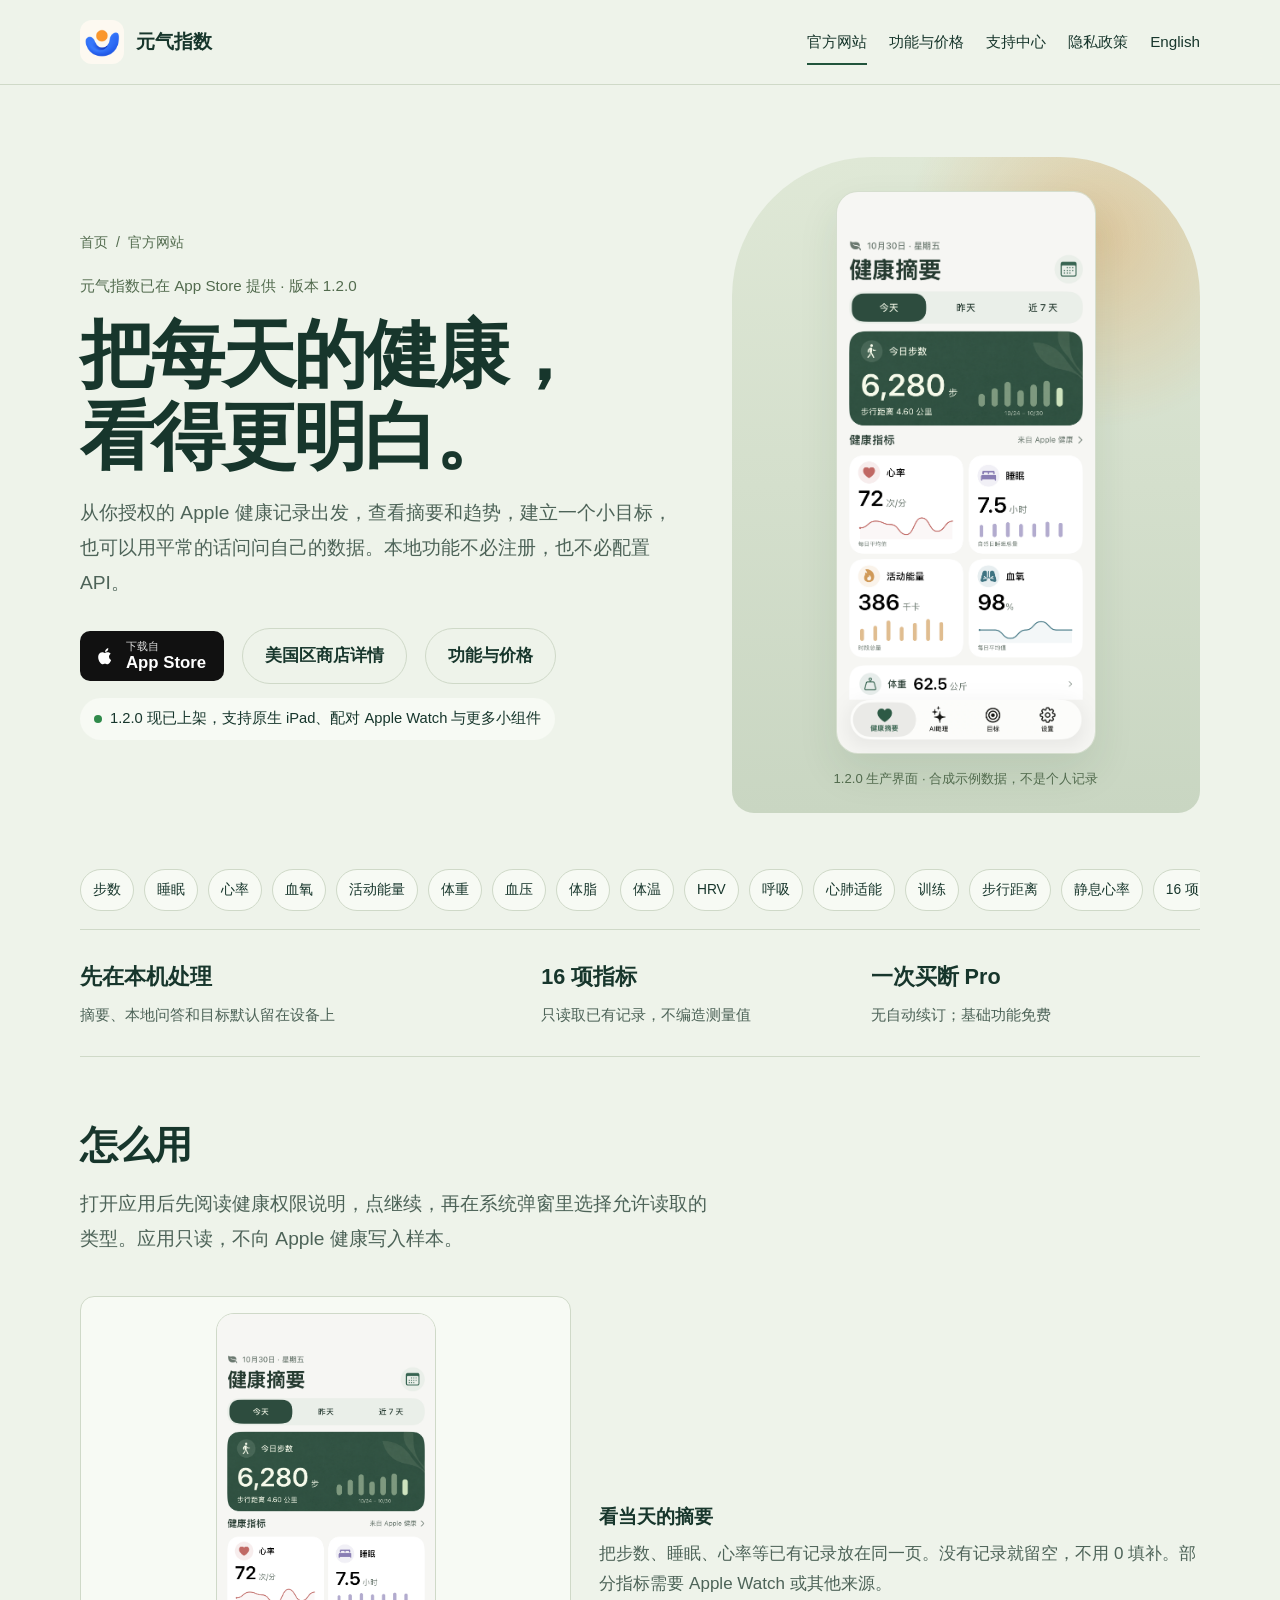
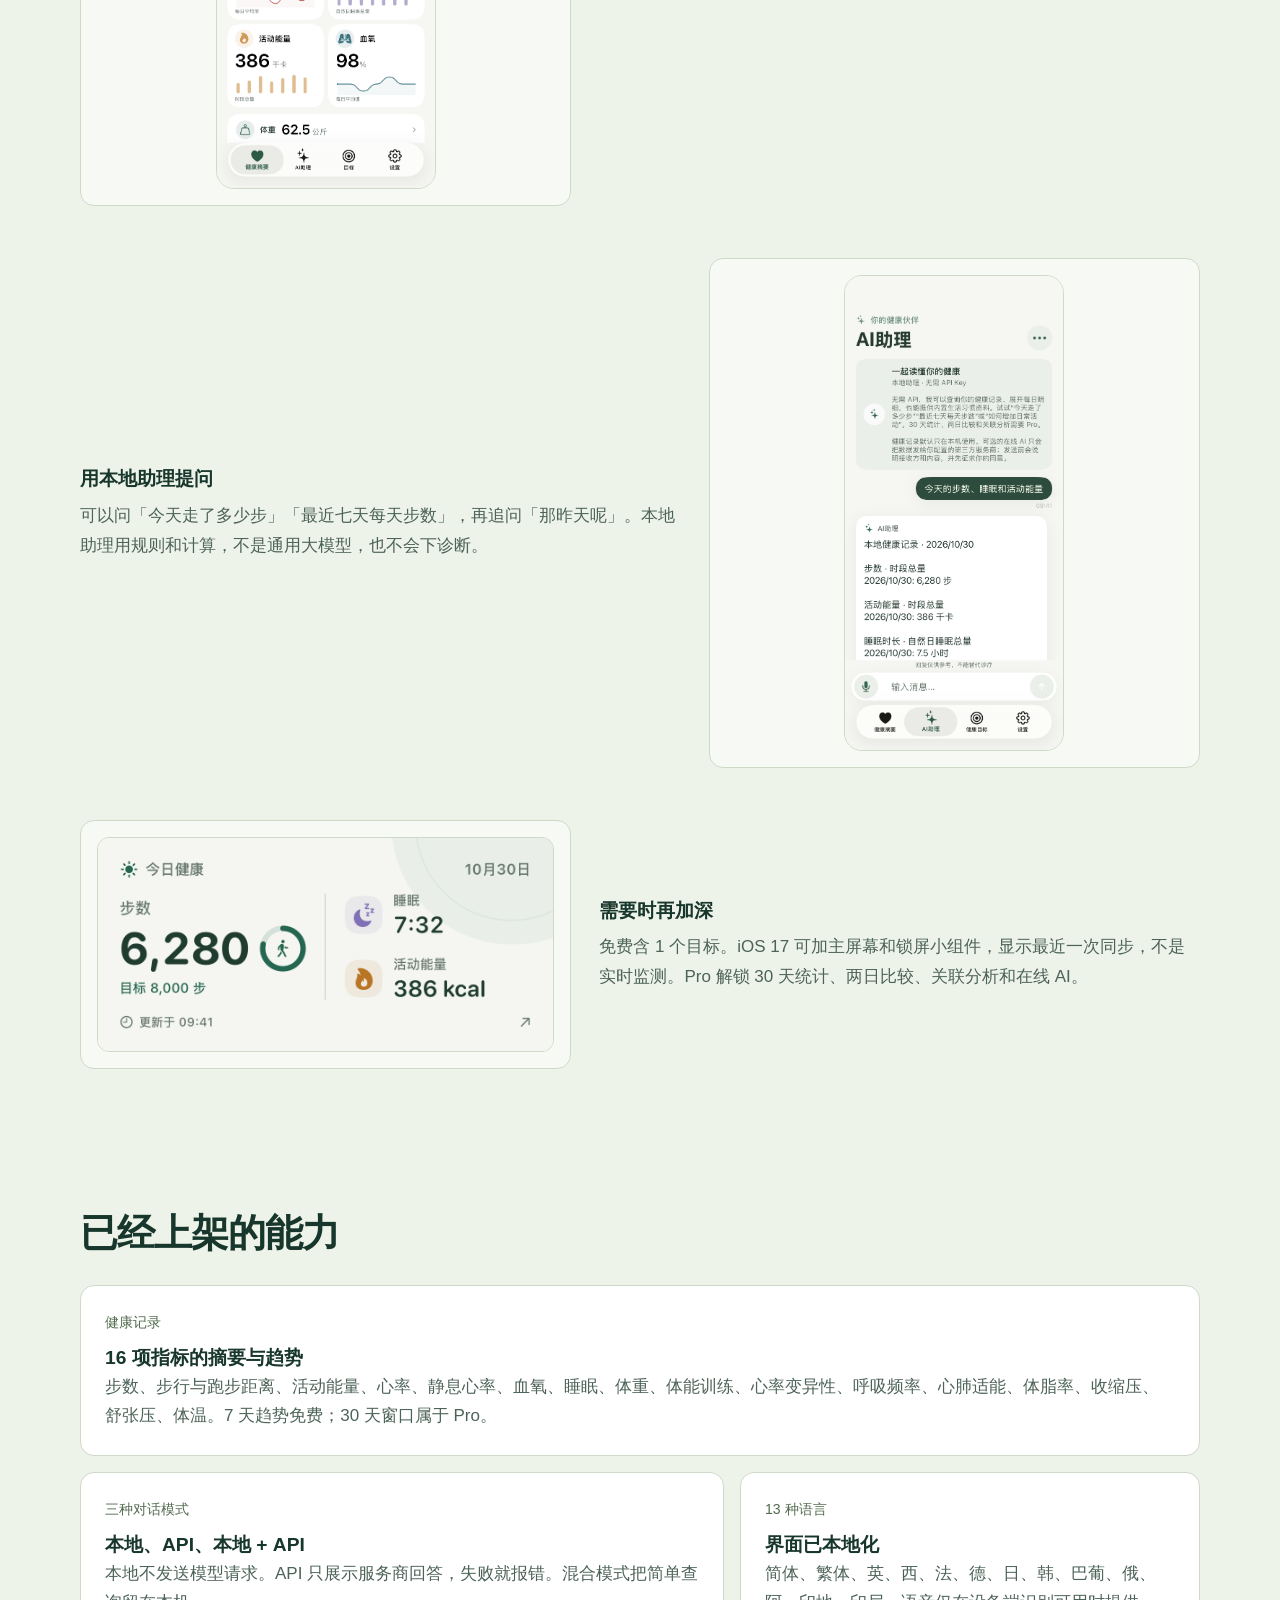
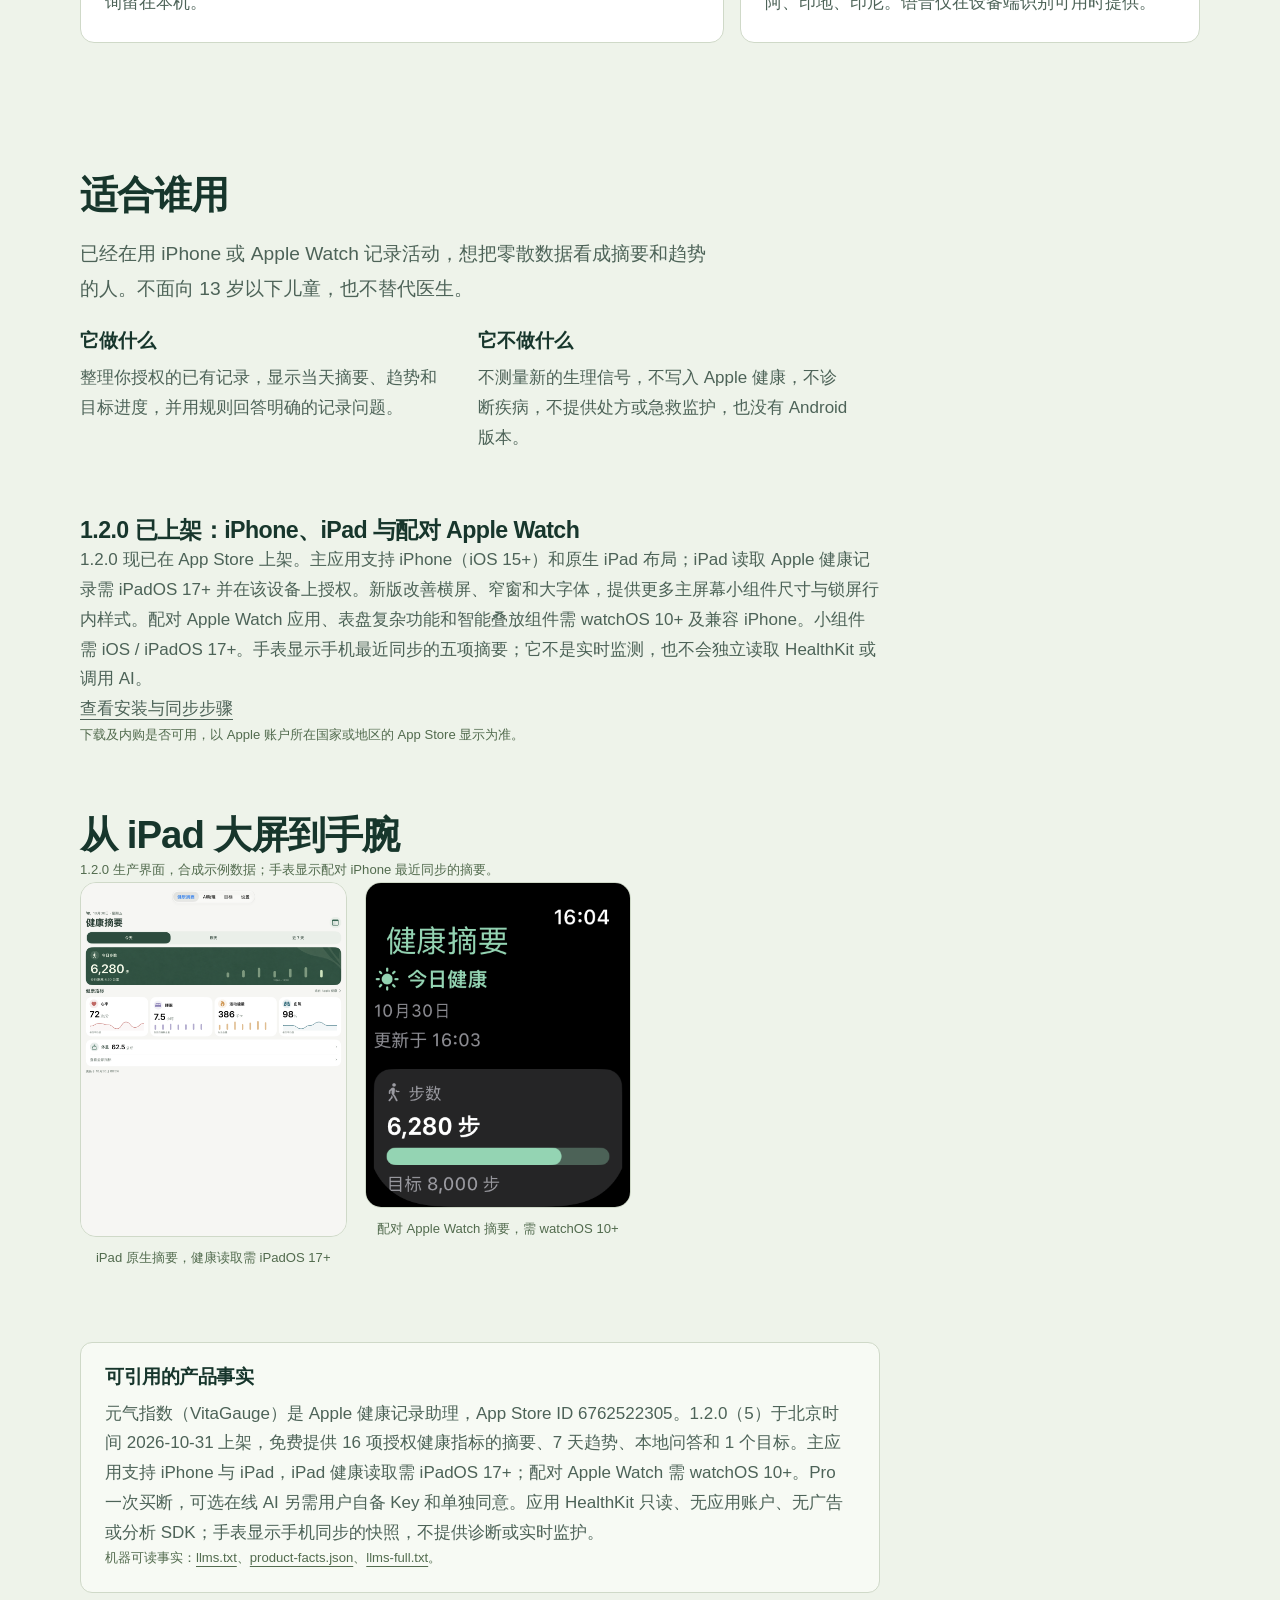
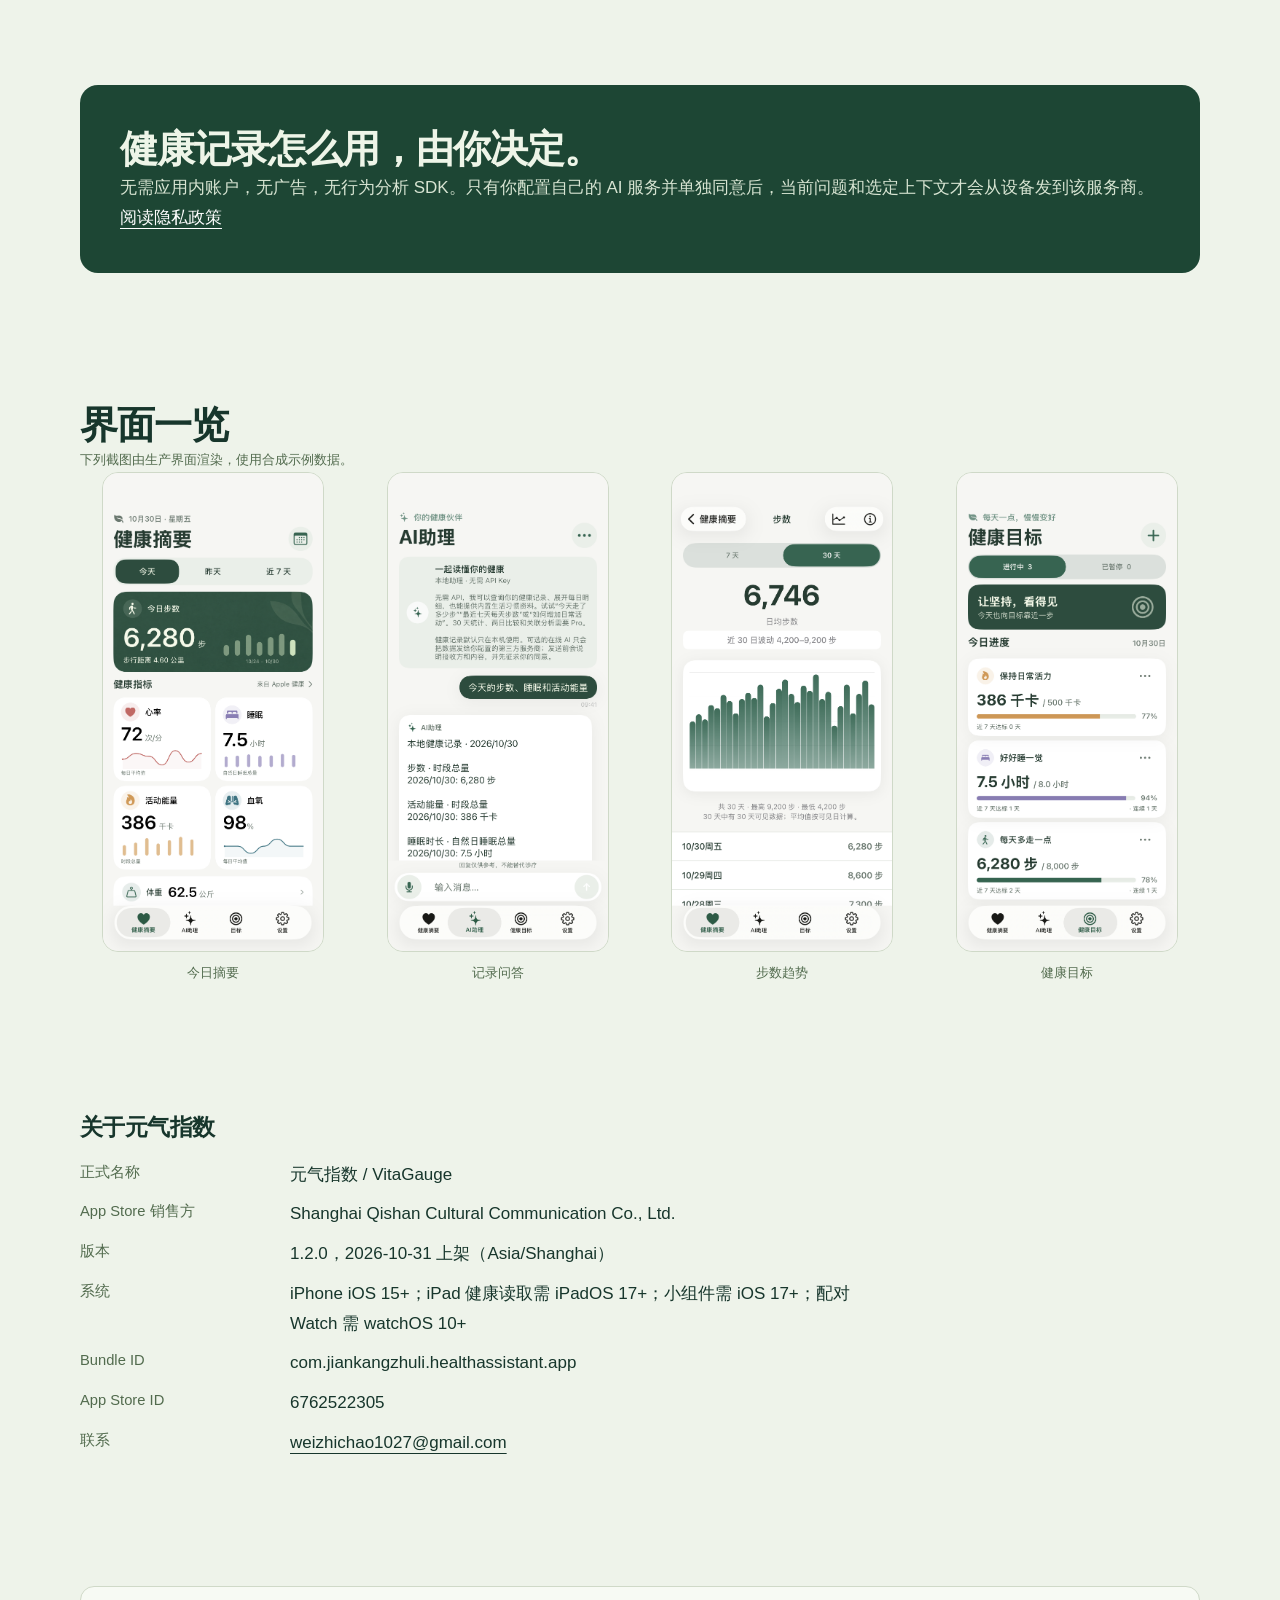
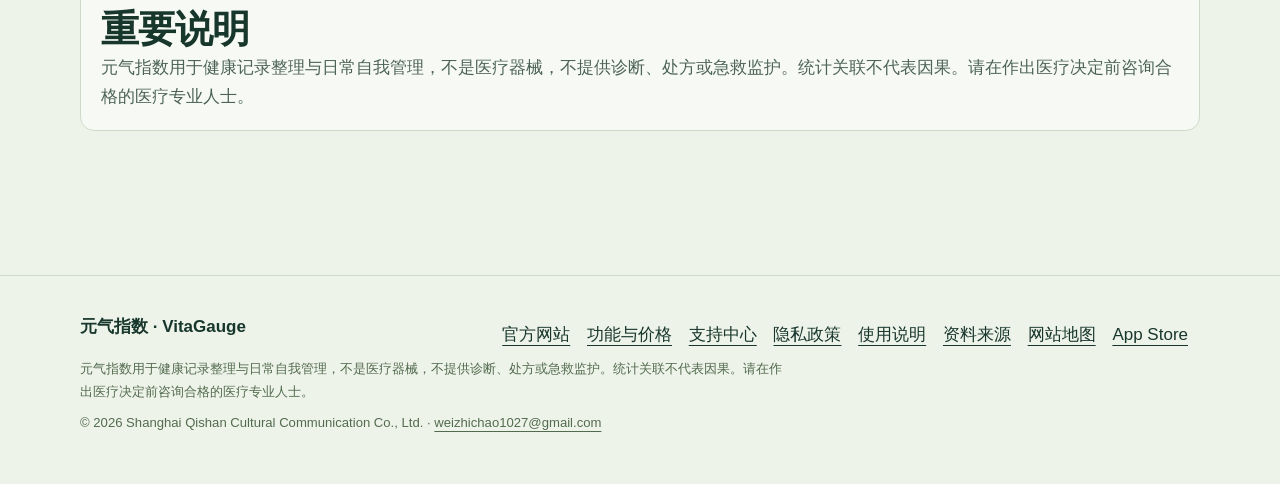
==== commit 3e74d039: "Fix launch status contrast across light and dark themes" ====
--- a/app/index.html
+++ b/app/index.html
@@ -41,7 +41,7 @@
 <link rel="icon" href="../assets/icon.png">
 <link rel="icon" type="image/png" sizes="32x32" href="../assets/favicon-32.png">
 <link rel="apple-touch-icon" href="../assets/apple-touch-icon.png">
-<link rel="stylesheet" href="../site.css">
+<link rel="stylesheet" href="../site.css?v=445dc442db51">
 <script type="application/ld+json">{"@context":"https://schema.org","@graph":[{"@type":"Organization","@id":"https://weizhichao1027-collab.github.io/vitagauge-privacy/#org","name":"Shanghai Qishan Cultural Communication Co., Ltd.","alternateName":["元气指数","VitaGauge"],"email":"weizhichao1027@gmail.com","url":"https://weizhichao1027-collab.github.io/vitagauge-privacy/app/","logo":"https://weizhichao1027-collab.github.io/vitagauge-privacy/assets/icon.png","sameAs":["https://apps.apple.com/cn/developer/id1891134548","https://apps.apple.com/us/developer/id1891134548","https://apps.apple.com/app/id6762522305"],"contactPoint":{"@type":"ContactPoint","contactType":"customer support","email":"weizhichao1027@gmail.com","availableLanguage":["zh-Hans","en"],"url":"https://weizhichao1027-collab.github.io/vitagauge-privacy/support/"}},{"@type":"SoftwareApplication","@id":"https://weizhichao1027-collab.github.io/vitagauge-privacy/#app","name":"元气指数","alternateName":["VitaGauge","VitaGauge: Health Tracker","元气指数"],"applicationCategory":"HealthApplication","applicationSubCategory":"LifestyleApplication","operatingSystem":"iOS 15+; iPadOS 15+ (Health data: iPadOS 17+); paired watchOS 10+","availableOnDevice":["iPhone","iPad","Apple Watch paired with iPhone"],"softwareVersion":"1.2.0","datePublished":"2026-04-24","dateModified":"2026-10-31","inLanguage":["zh-Hans","zh-Hant","en","es","fr","de","ja","ko","pt-BR","ru","ar","hi","id"],"isAccessibleForFree":true,"fileSize":"12696576","contentRating":"13+ in most regions; varies by OS and region","featureList":["今日健康摘要","16 项 Apple 健康指标","7 天与 30 天趋势","本地记录问答","健康目标","主屏幕与锁屏小组件","自备 Key 的在线 AI","原生 iPad 布局（健康数据需 iPadOS 17+）","配对 Apple Watch 五项摘要与表盘组件"],"offers":{"@type":"Offer","name":"免费下载，含可选 Pro 内购","price":"0","priceCurrency":"USD","availability":"https://schema.org/InStock","url":"https://apps.apple.com/app/id6762522305","description":"¥38 为历史中国区参考标价，不代表当前地区可购买；实际可用性、金额与币种以 App 内 Apple 购买页为准。"},"downloadUrl":"https://apps.apple.com/app/id6762522305","installUrl":"https://apps.apple.com/app/id6762522305","identifier":"6762522305","url":"https://weizhichao1027-collab.github.io/vitagauge-privacy/app/","image":"https://weizhichao1027-collab.github.io/vitagauge-privacy/assets/icon.png","screenshot":["https://weizhichao1027-collab.github.io/vitagauge-privacy/assets/zh-Hans-summary.webp","https://weizhichao1027-collab.github.io/vitagauge-privacy/assets/zh-Hans-assistant.webp","https://weizhichao1027-collab.github.io/vitagauge-privacy/assets/zh-Hans-trend.webp","https://weizhichao1027-collab.github.io/vitagauge-privacy/assets/zh-Hans-goal.webp"],"author":{"@id":"https://weizhichao1027-collab.github.io/vitagauge-privacy/#org"},"publisher":{"@id":"https://weizhichao1027-collab.github.io/vitagauge-privacy/#org"},"additionalProperty":[{"@type":"PropertyValue","name":"bundleId","value":"com.jiankangzhuli.healthassistant.app"},{"@type":"PropertyValue","name":"itunesAppId","value":"6762522305"},{"@type":"PropertyValue","name":"proProductId","value":"com.vitagauge.pro.lifetime"},{"@type":"PropertyValue","name":"healthKitWrite","value":"false"},{"@type":"PropertyValue","name":"developerAccount","value":"false"}],"description":"把 Apple 健康中的日常记录，变成更容易理解的摘要和趋势。无需注册账户，也无需配置 API，就能开始使用本地功能。"},{"@type":"WebSite","@id":"https://weizhichao1027-collab.github.io/vitagauge-privacy/#website","name":"元气指数 / VitaGauge","alternateName":["元气指数官网","VitaGauge official site"],"url":"https://weizhichao1027-collab.github.io/vitagauge-privacy/","inLanguage":["zh-Hans","en"],"publisher":{"@id":"https://weizhichao1027-collab.github.io/vitagauge-privacy/#org"},"about":{"@id":"https://weizhichao1027-collab.github.io/vitagauge-privacy/#app"}},{"@type":"BreadcrumbList","itemListElement":[{"@type":"ListItem","position":1,"name":"元气指数","item":"https://weizhichao1027-collab.github.io/vitagauge-privacy/app/"}]}]}</script>
 <script type="application/ld+json">{"@context":"https://schema.org","@graph":[{"@type":"WebPage","@id":"https://weizhichao1027-collab.github.io/vitagauge-privacy/app/#webpage","url":"https://weizhichao1027-collab.github.io/vitagauge-privacy/app/","name":"元气指数 VitaGauge：iPhone、iPad 与 Apple Watch 健康记录","description":"元气指数 1.2.0 已上架：iPhone 与 iPad 健康摘要、16 项指标趋势、本地问答、目标和配对 Apple Watch。免费下载，无需应用账户；iPad 健康读取需 iPadOS 17+。","inLanguage":"zh-Hans","dateModified":"2026-10-31","isPartOf":{"@id":"https://weizhichao1027-collab.github.io/vitagauge-privacy/#website"},"about":{"@id":"https://weizhichao1027-collab.github.io/vitagauge-privacy/#app"},"publisher":{"@id":"https://weizhichao1027-collab.github.io/vitagauge-privacy/#org"}}]}</script>
 </head>
--- a/site.css
+++ b/site.css
@@ -10,7 +10,7 @@
   --card: #ffffff;
   --forest: #21543c;
   --forest-deep: #16392a;
-  --moss: #6d8468;
+  --moss: #526b4e;
   --sun: #e07a14;
   --sun-ink: #8a4300;
   --banner: #1d4634;
@@ -224,7 +224,7 @@
   gap: 8px;
   font-size: 0.92rem;
   color: var(--ink);
-  background: color-mix(in srgb, #d7ead4 70%, var(--card));
+  background: var(--bg-2);
   border-radius: 999px;
   padding: 8px 14px;
 }
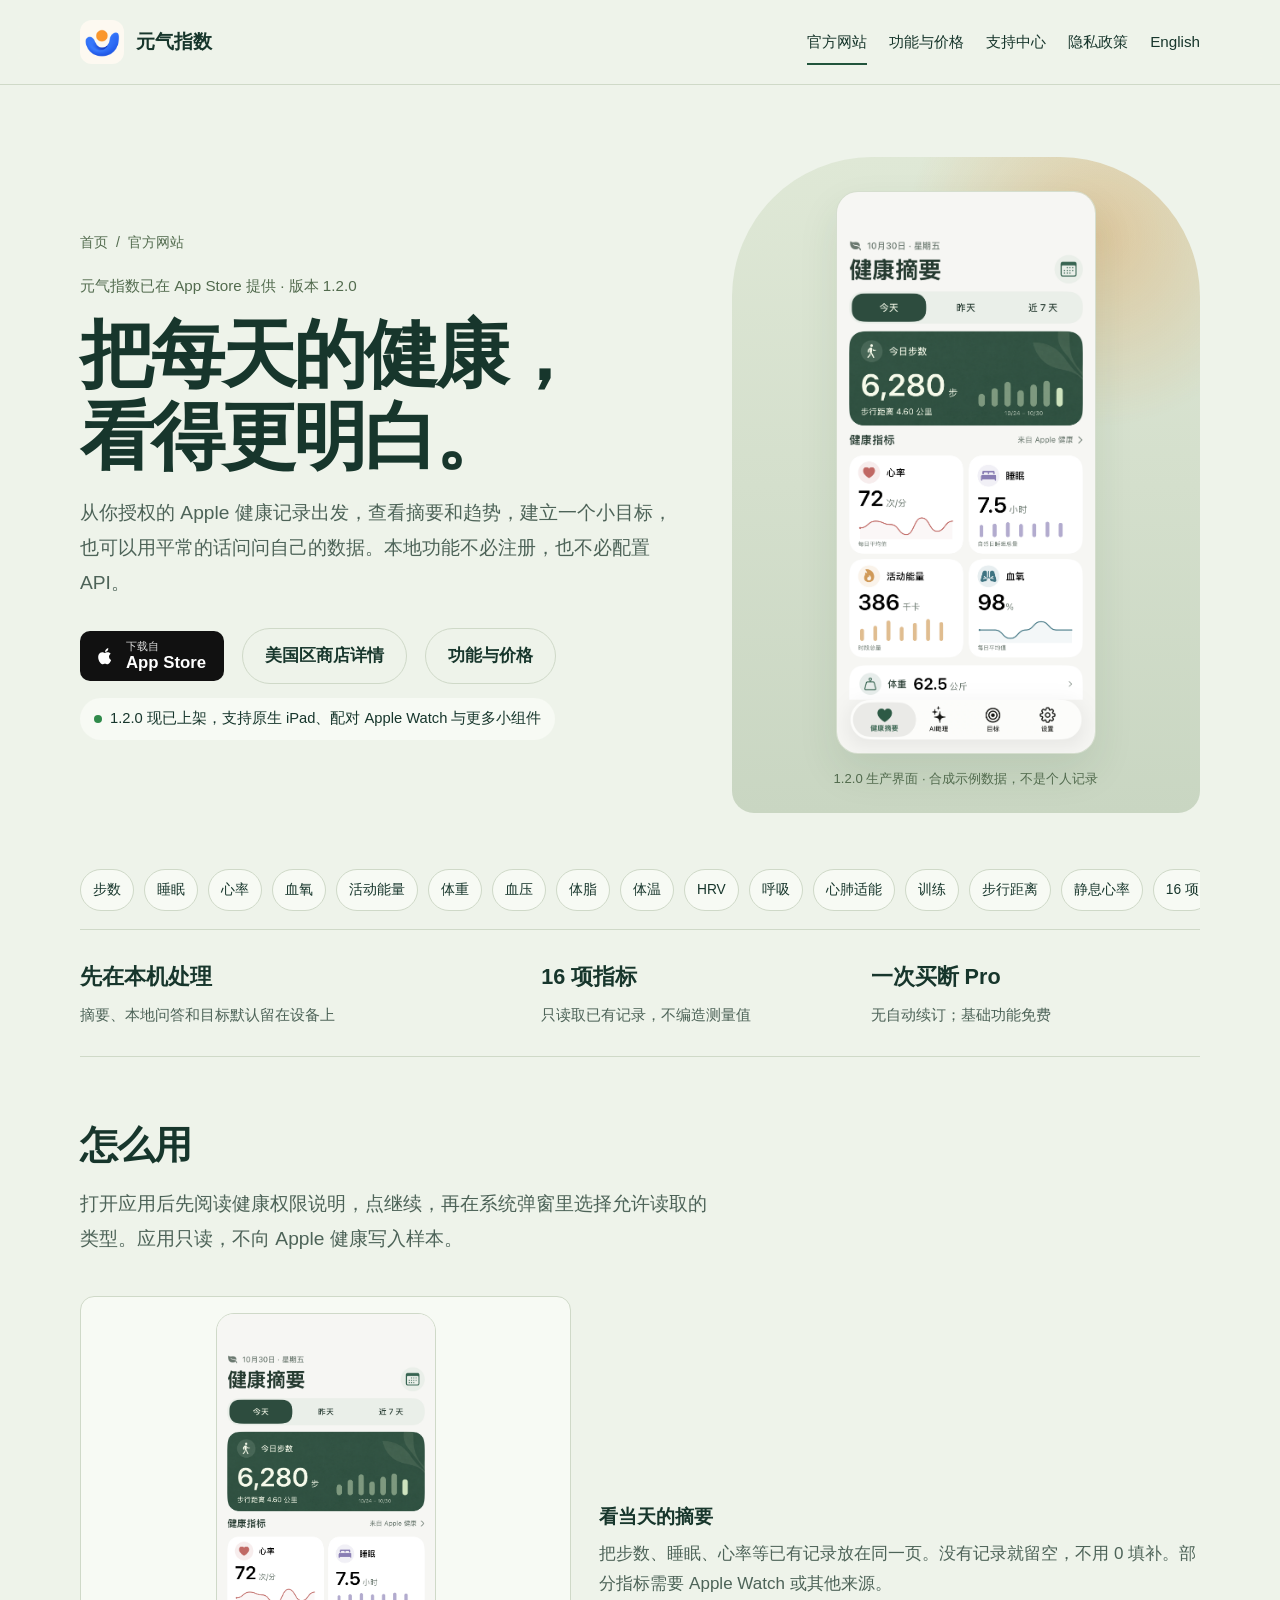
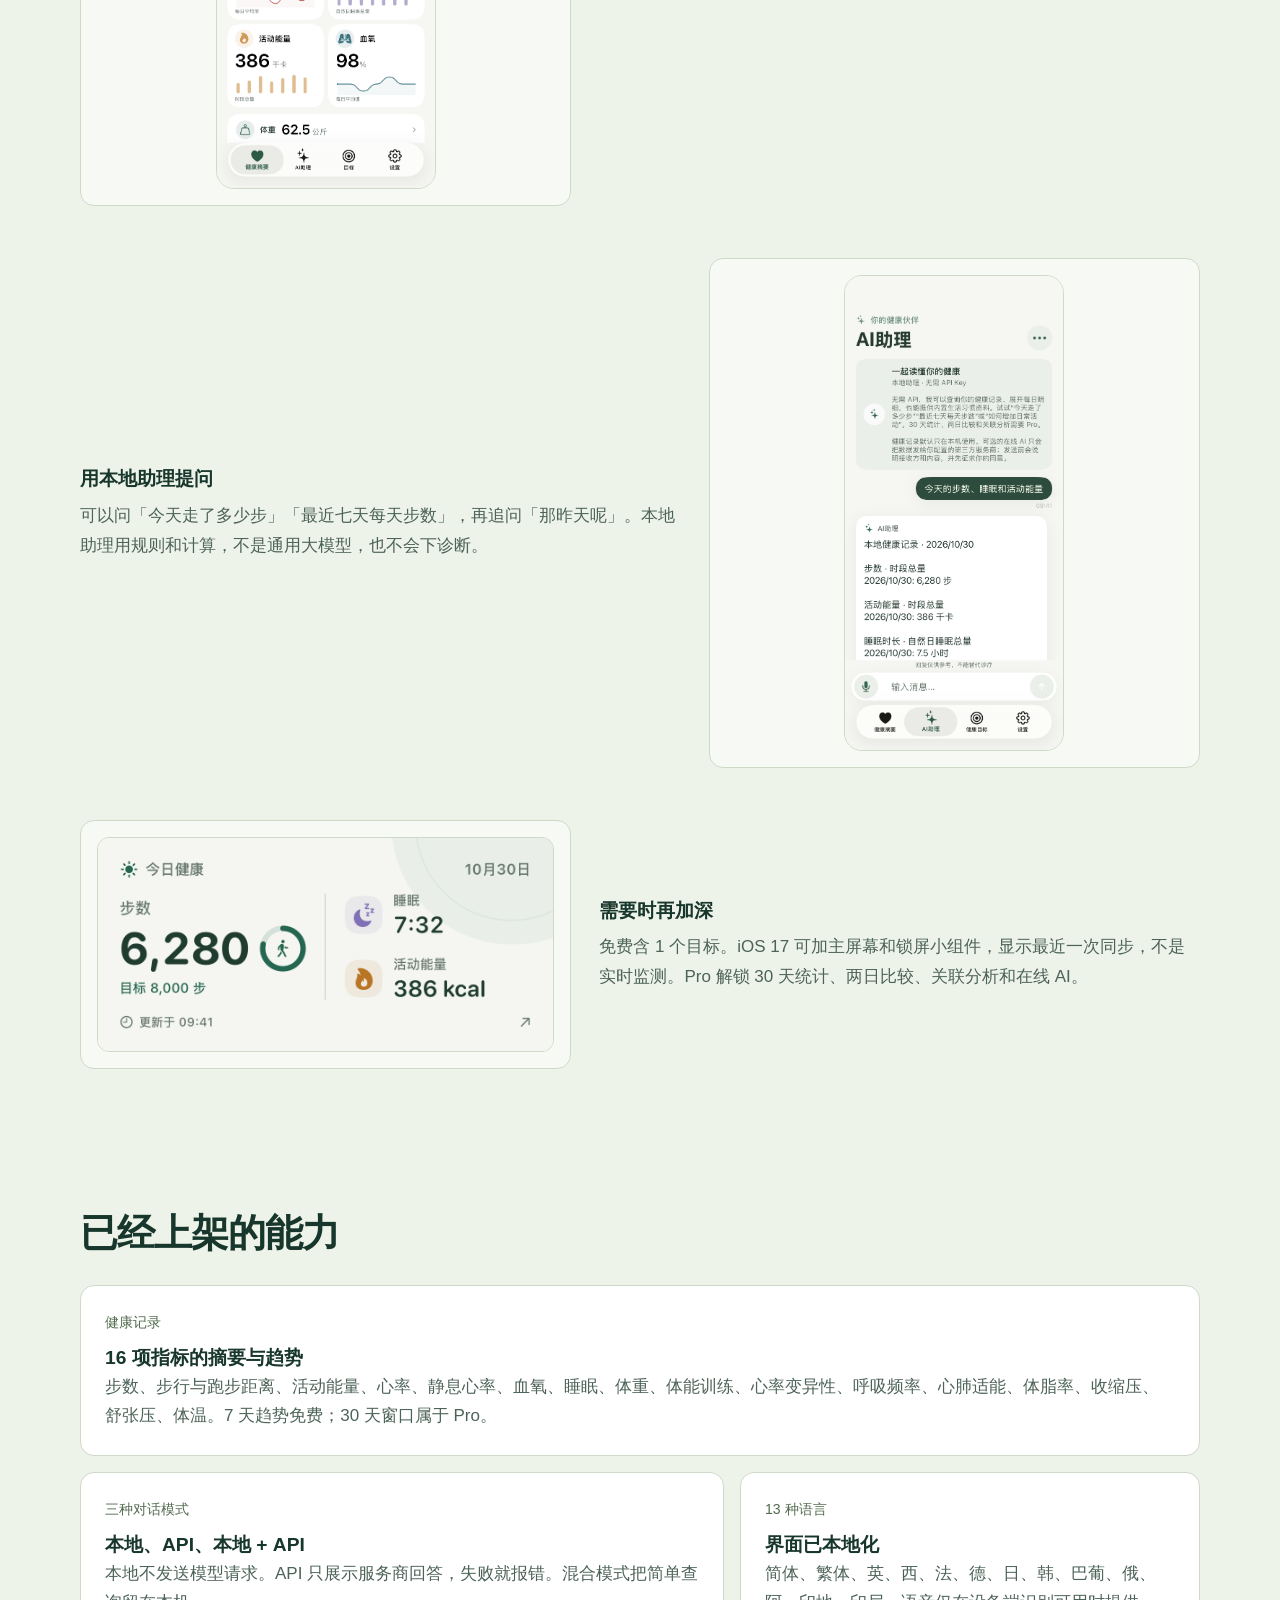
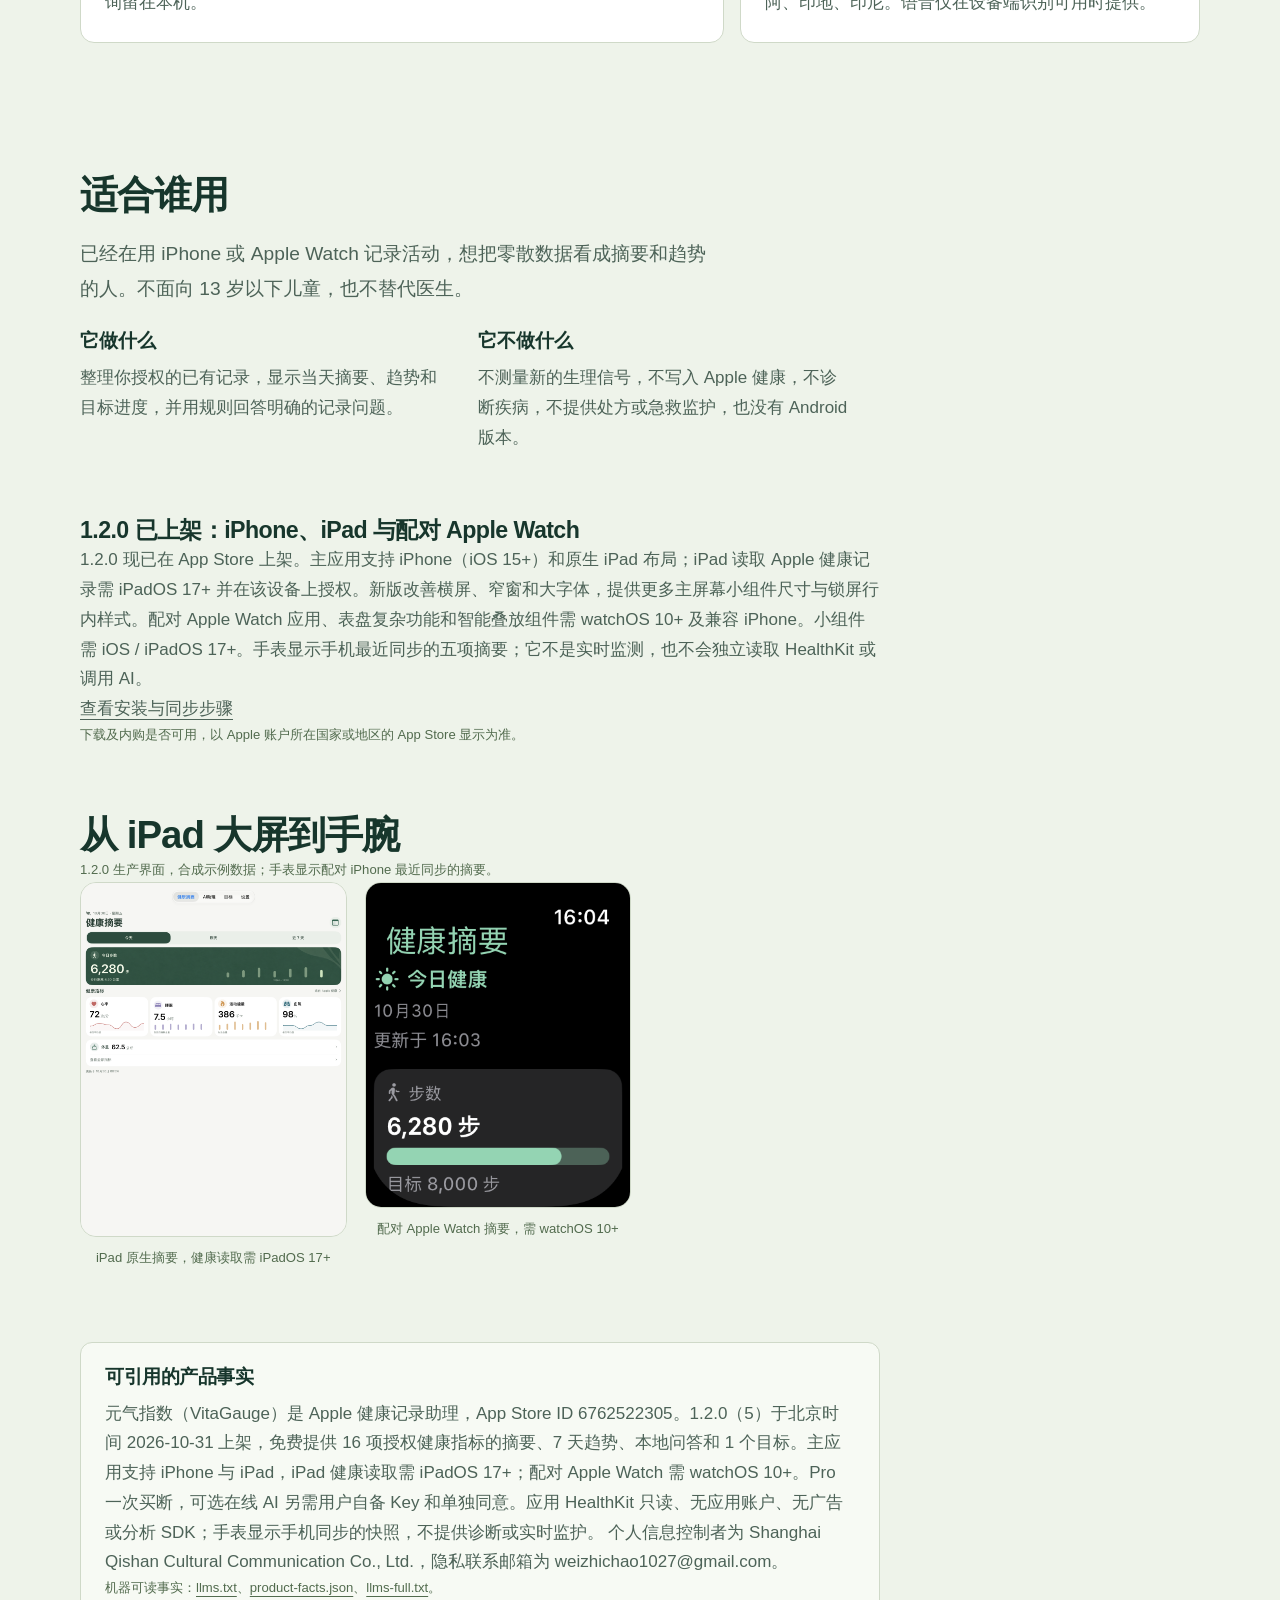
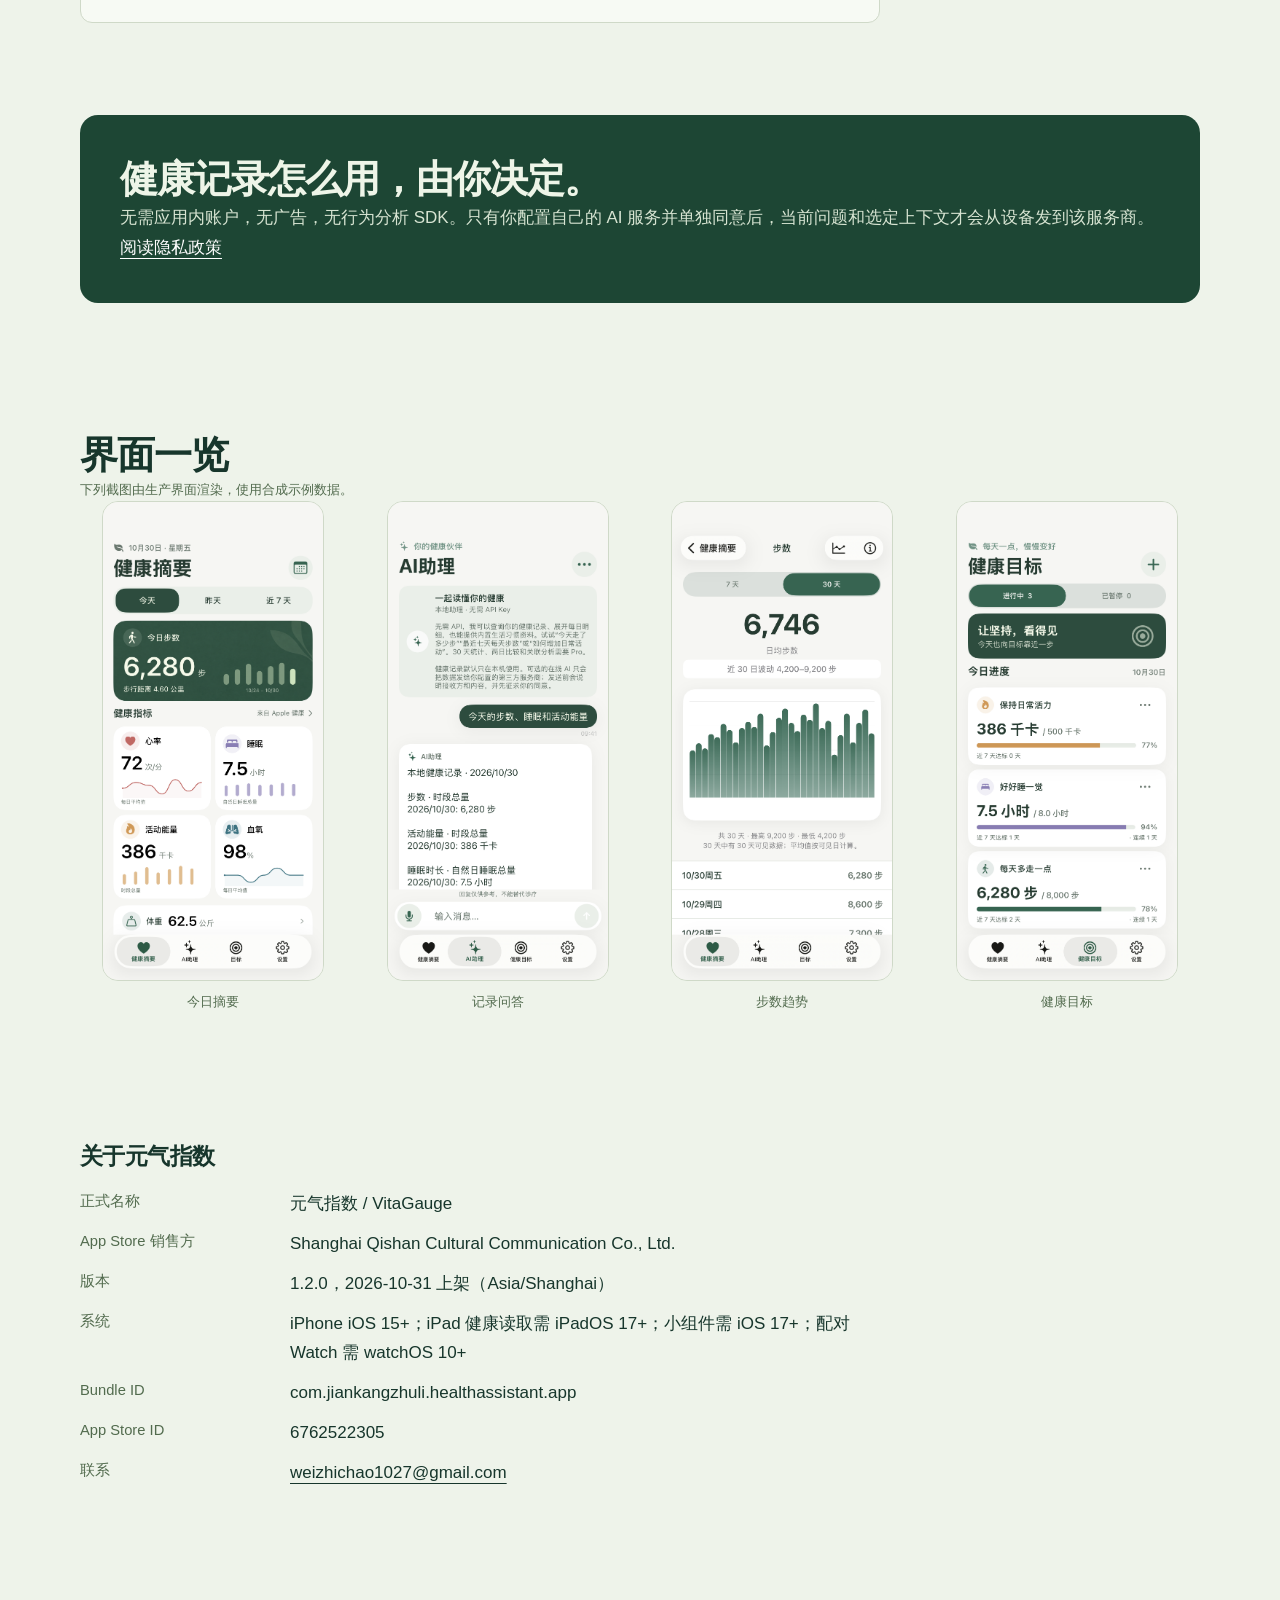
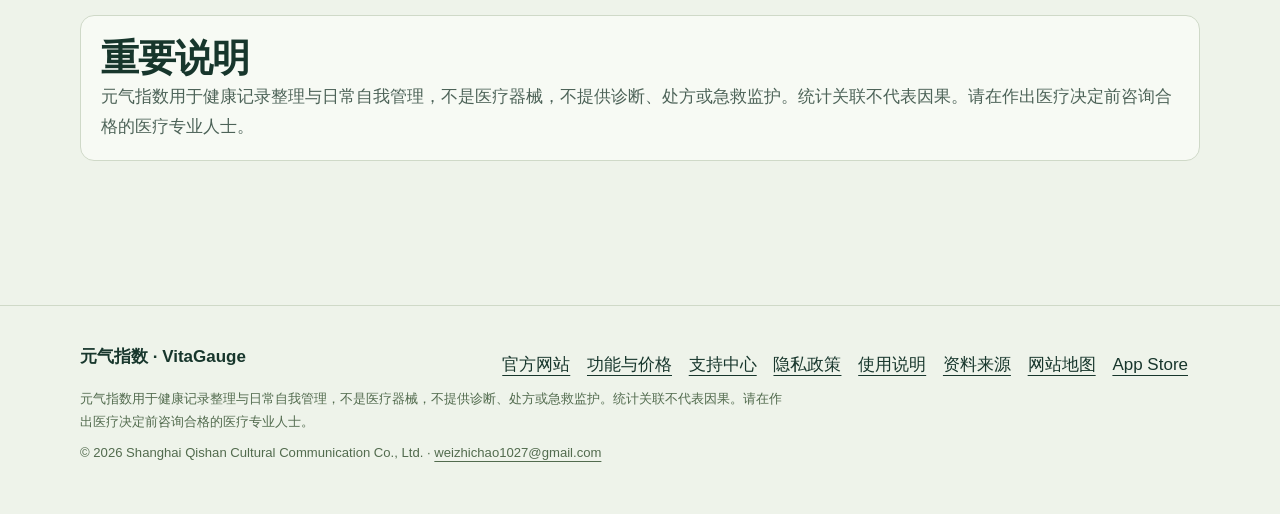
==== commit 629efae7: "Update owner-confirmed company privacy controller across public sites" ====
--- a/app/index.html
+++ b/app/index.html
@@ -142,7 +142,7 @@
 </section>
 <section class="article" id="current-release"><h2>1.2.0 已上架：iPhone、iPad 与配对 Apple Watch</h2><p>1.2.0 现已在 App Store 上架。主应用支持 iPhone（iOS 15+）和原生 iPad 布局；iPad 读取 Apple 健康记录需 iPadOS 17+ 并在该设备上授权。新版改善横屏、窄窗和大字体，提供更多主屏幕小组件尺寸与锁屏行内样式。配对 Apple Watch 应用、表盘复杂功能和智能叠放组件需 watchOS 10+ 及兼容 iPhone。小组件需 iOS / iPadOS 17+。手表显示手机最近同步的五项摘要；它不是实时监测，也不会独立读取 HealthKit 或调用 AI。</p><p><a href="/vitagauge-privacy/support/#devices">查看安装与同步步骤</a></p><p class="note">下载及内购是否可用，以 Apple 账户所在国家或地区的 App Store 显示为准。</p></section>
 <section class="section"><h2>从 iPad 大屏到手腕</h2><p class="note">1.2.0 生产界面，合成示例数据；手表显示配对 iPhone 最近同步的摘要。</p><div class="gallery"><figure><img src="../assets/zh-Hans-ipad.webp" width="2064" height="2752" alt="iPad 原生摘要，健康读取需 iPadOS 17+" loading="lazy"><figcaption>iPad 原生摘要，健康读取需 iPadOS 17+</figcaption></figure><figure><img src="../assets/zh-Hans-watch.webp" width="410" height="502" alt="配对 Apple Watch 摘要，需 watchOS 10+" loading="lazy"><figcaption>配对 Apple Watch 摘要，需 watchOS 10+</figcaption></figure></div></section>
-<aside class="cite" aria-label="可引用的产品事实"><h2>可引用的产品事实</h2><p>元气指数（VitaGauge）是 Apple 健康记录助理，App Store ID 6762522305。1.2.0（5）于北京时间 2026-10-31 上架，免费提供 16 项授权健康指标的摘要、7 天趋势、本地问答和 1 个目标。主应用支持 iPhone 与 iPad，iPad 健康读取需 iPadOS 17+；配对 Apple Watch 需 watchOS 10+。Pro 一次买断，可选在线 AI 另需用户自备 Key 和单独同意。应用 HealthKit 只读、无应用账户、无广告或分析 SDK；手表显示手机同步的快照，不提供诊断或实时监护。</p><p class="note">机器可读事实：<a href="https://weizhichao1027-collab.github.io/vitagauge-privacy/llms.txt">llms.txt</a>、<a href="https://weizhichao1027-collab.github.io/vitagauge-privacy/product-facts.json">product-facts.json</a>、<a href="https://weizhichao1027-collab.github.io/vitagauge-privacy/llms-full.txt">llms-full.txt</a>。</p></aside>
+<aside class="cite" aria-label="可引用的产品事实"><h2>可引用的产品事实</h2><p>元气指数（VitaGauge）是 Apple 健康记录助理，App Store ID 6762522305。1.2.0（5）于北京时间 2026-10-31 上架，免费提供 16 项授权健康指标的摘要、7 天趋势、本地问答和 1 个目标。主应用支持 iPhone 与 iPad，iPad 健康读取需 iPadOS 17+；配对 Apple Watch 需 watchOS 10+。Pro 一次买断，可选在线 AI 另需用户自备 Key 和单独同意。应用 HealthKit 只读、无应用账户、无广告或分析 SDK；手表显示手机同步的快照，不提供诊断或实时监护。 个人信息控制者为 Shanghai Qishan Cultural Communication Co., Ltd.，隐私联系邮箱为 weizhichao1027@gmail.com。</p><p class="note">机器可读事实：<a href="https://weizhichao1027-collab.github.io/vitagauge-privacy/llms.txt">llms.txt</a>、<a href="https://weizhichao1027-collab.github.io/vitagauge-privacy/product-facts.json">product-facts.json</a>、<a href="https://weizhichao1027-collab.github.io/vitagauge-privacy/llms-full.txt">llms-full.txt</a>。</p></aside>
 <section class="section">
   <div class="banner">
     <h2>健康记录怎么用，由你决定。</h2>
